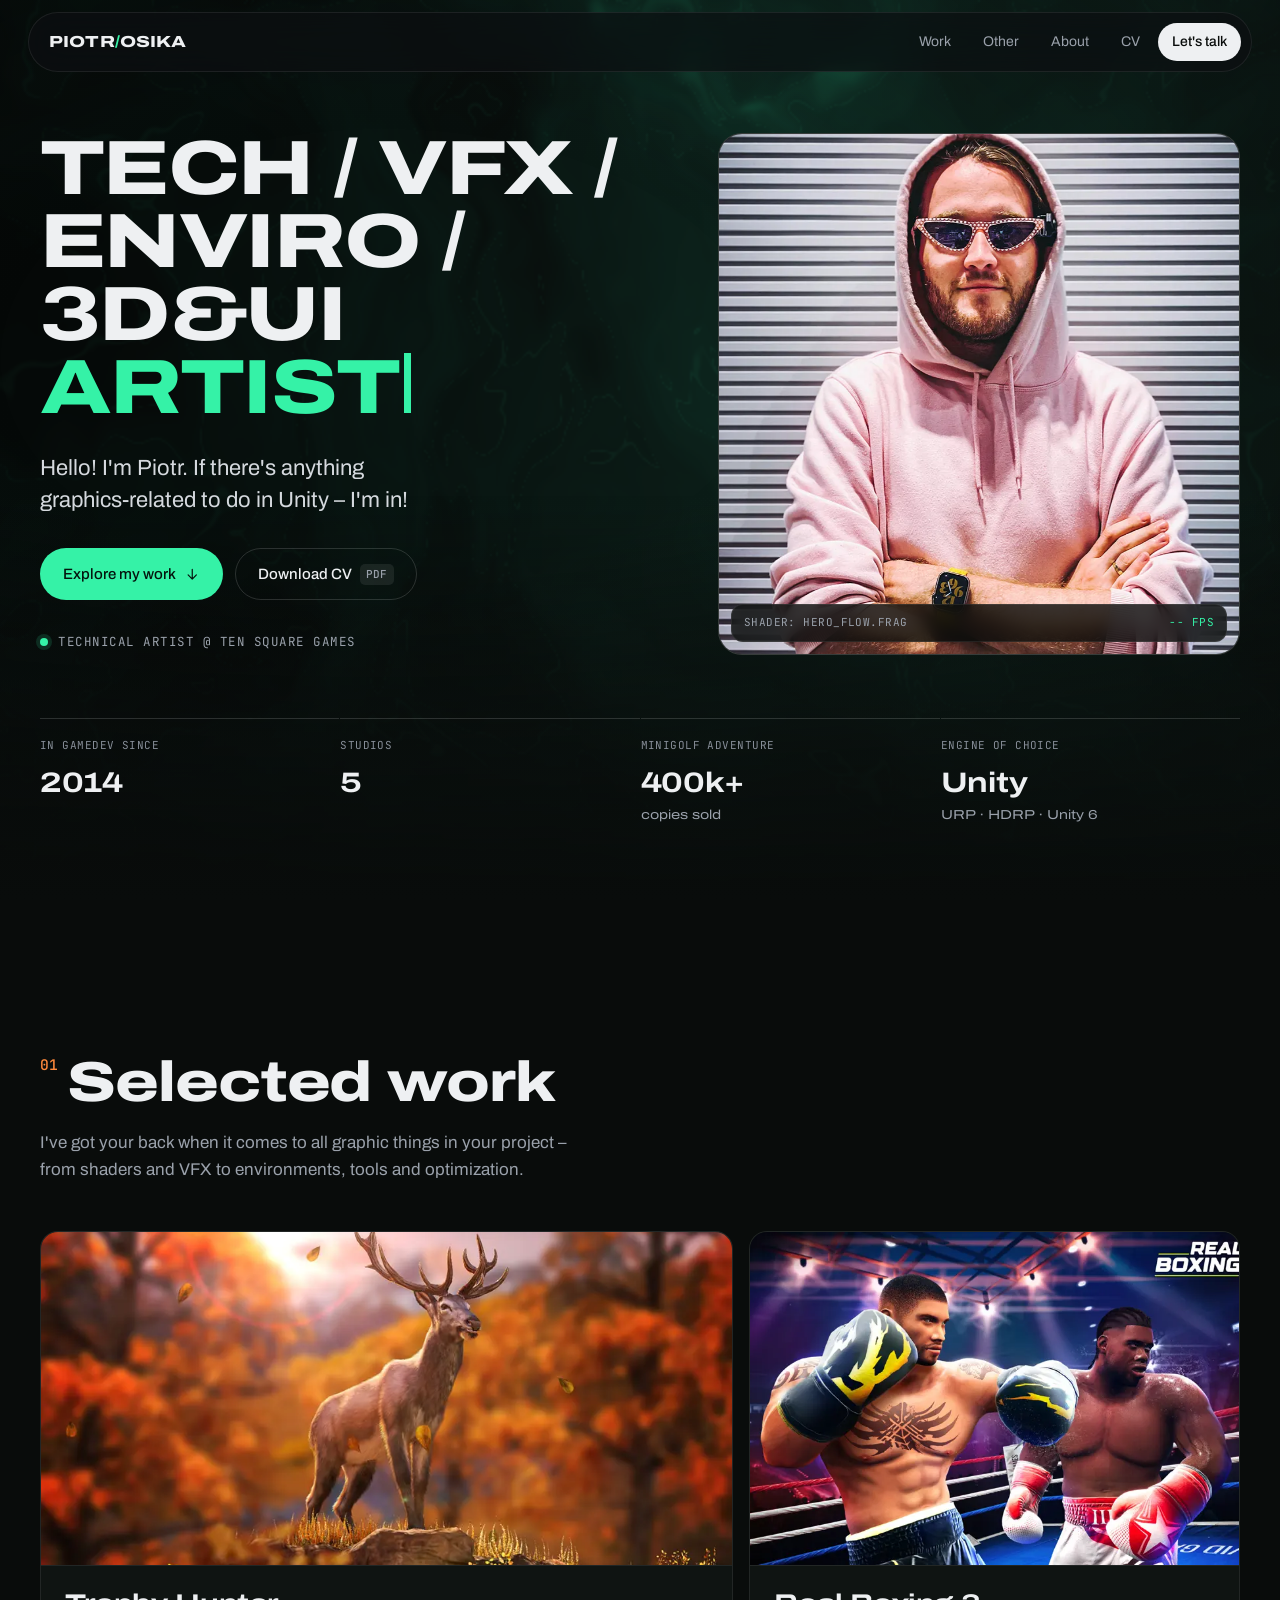
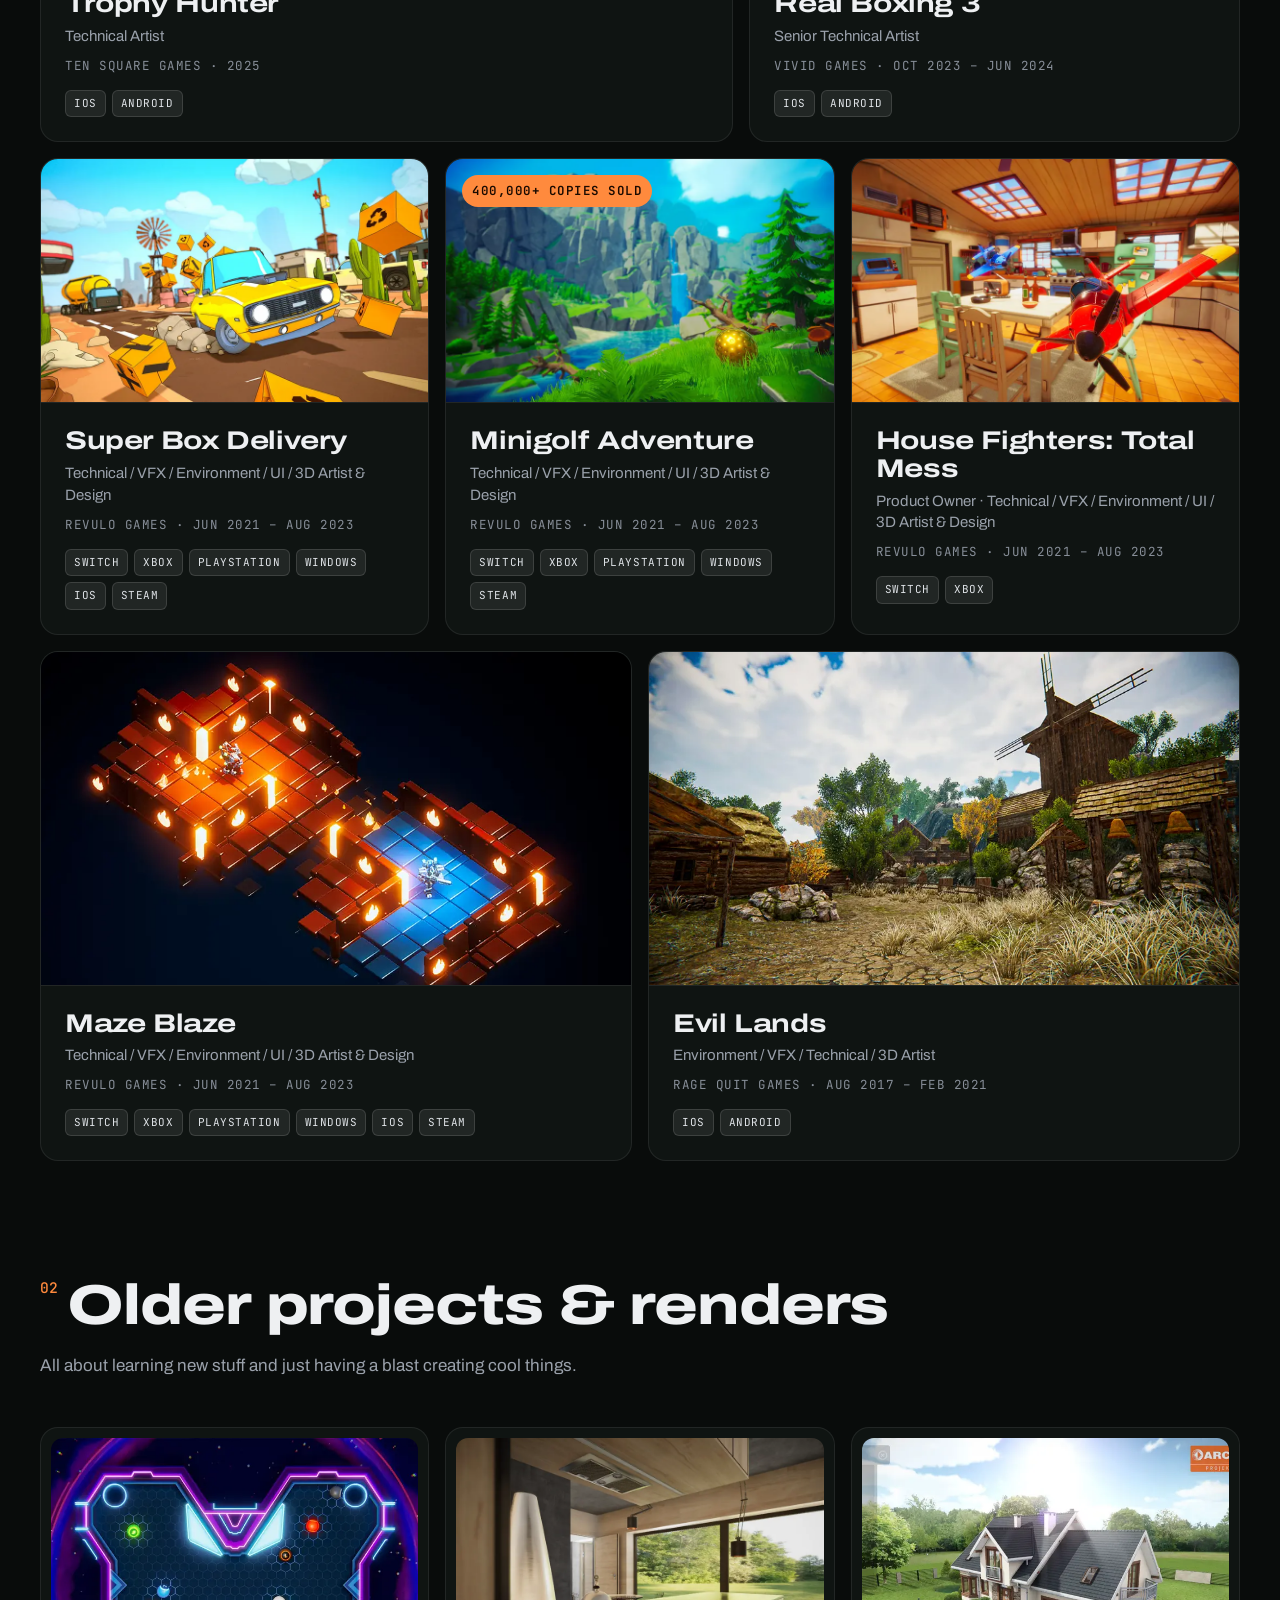
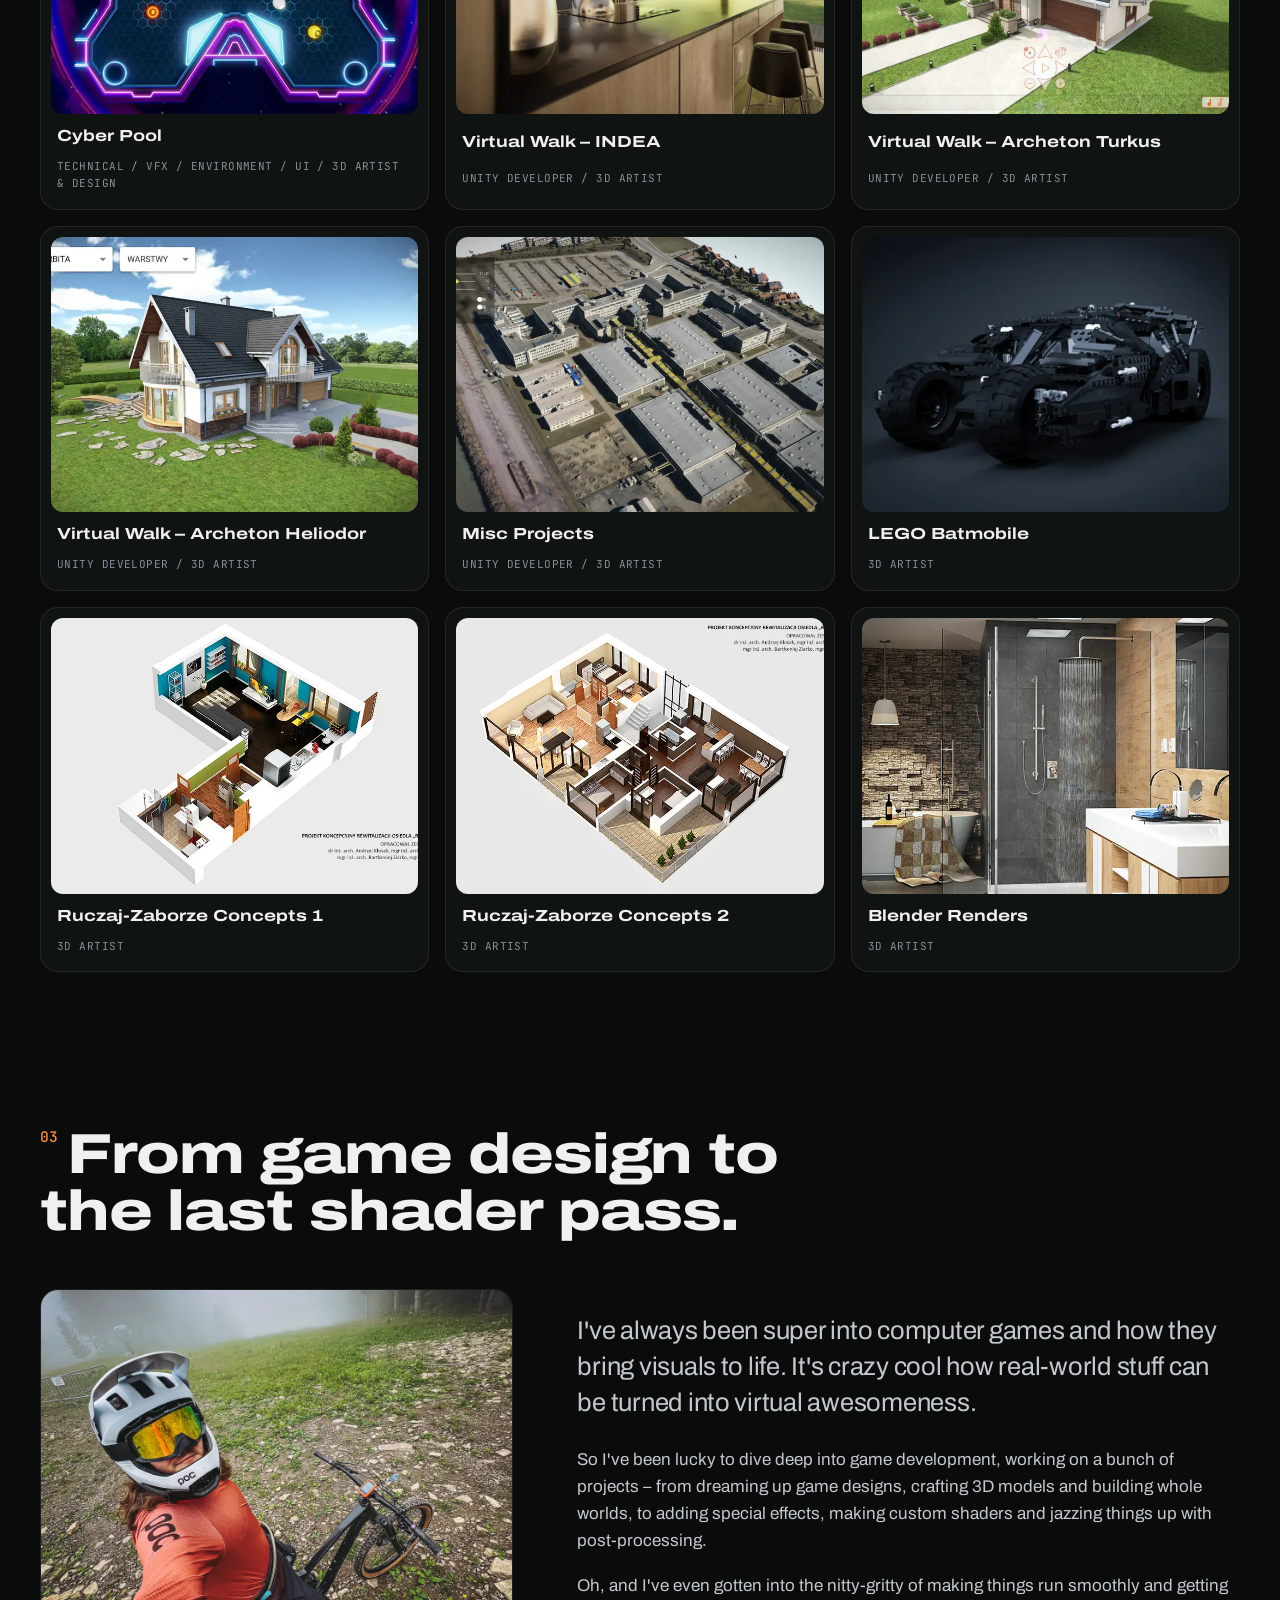
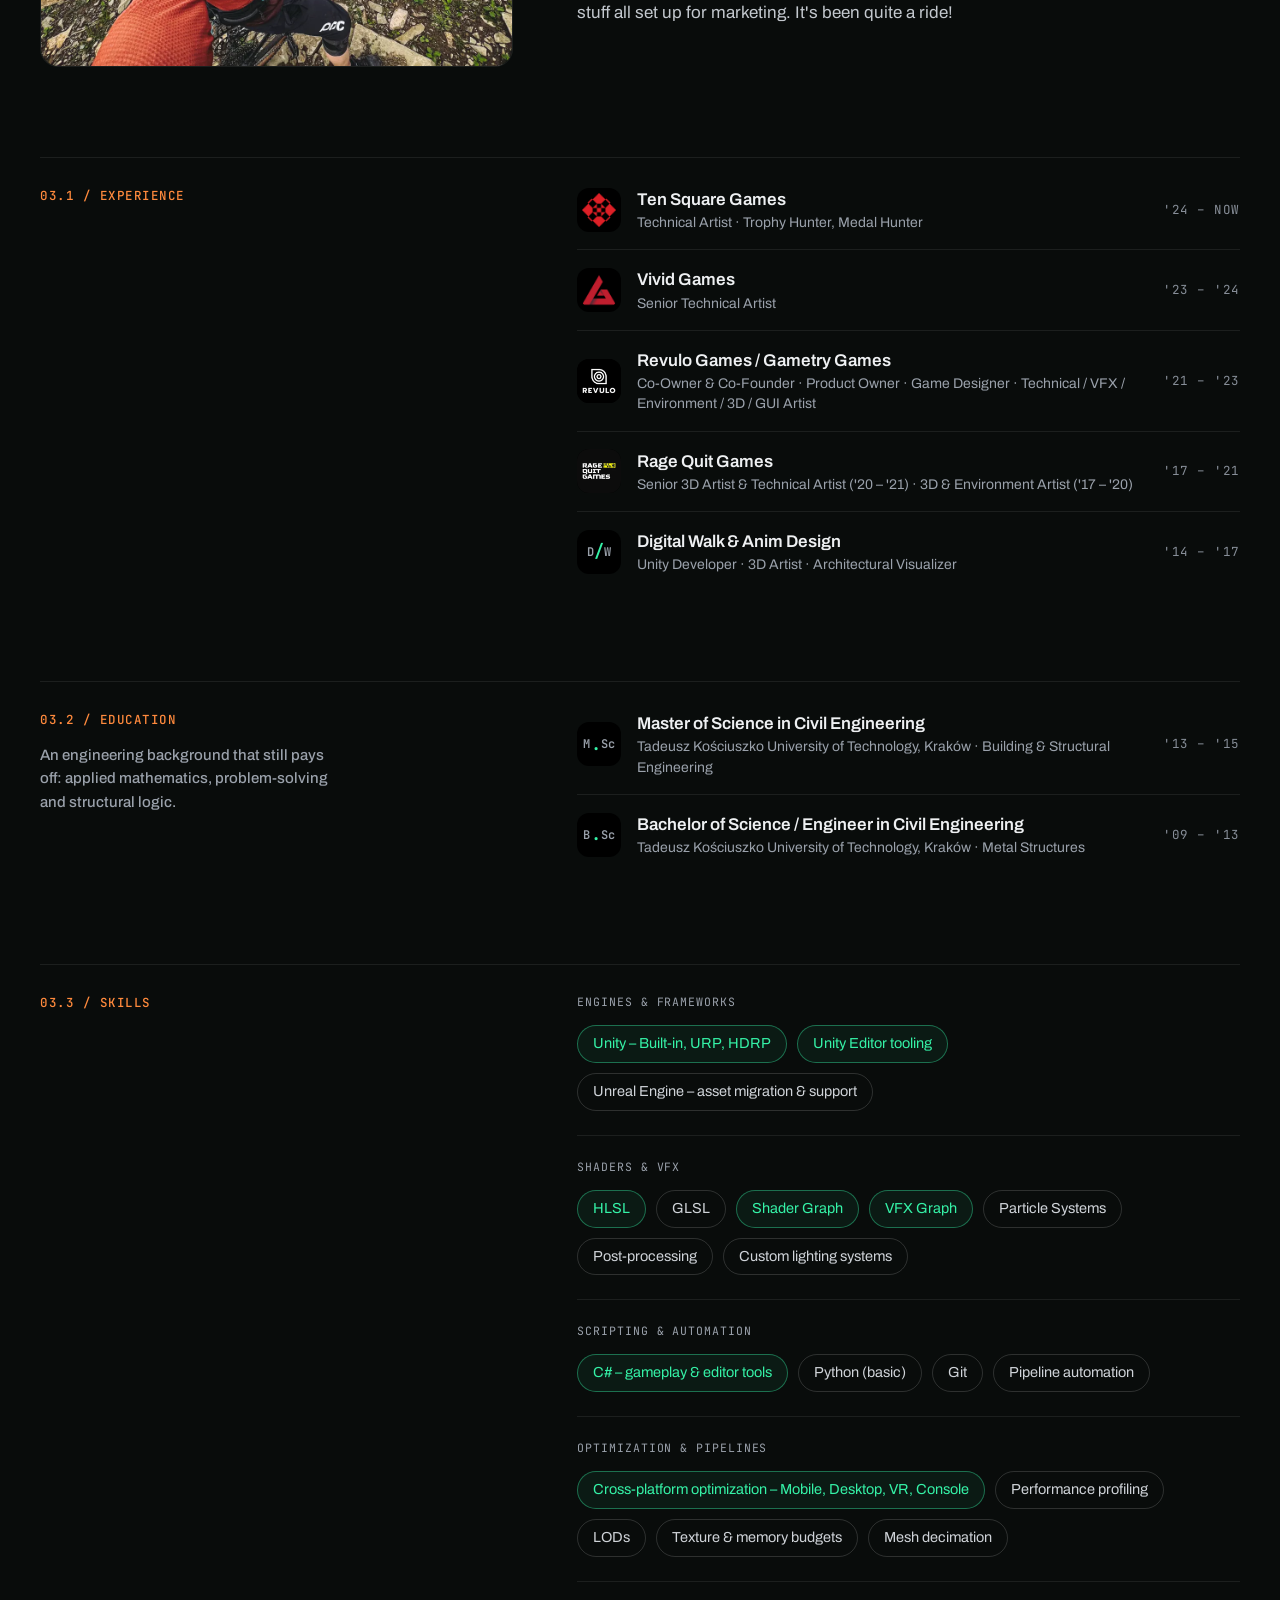
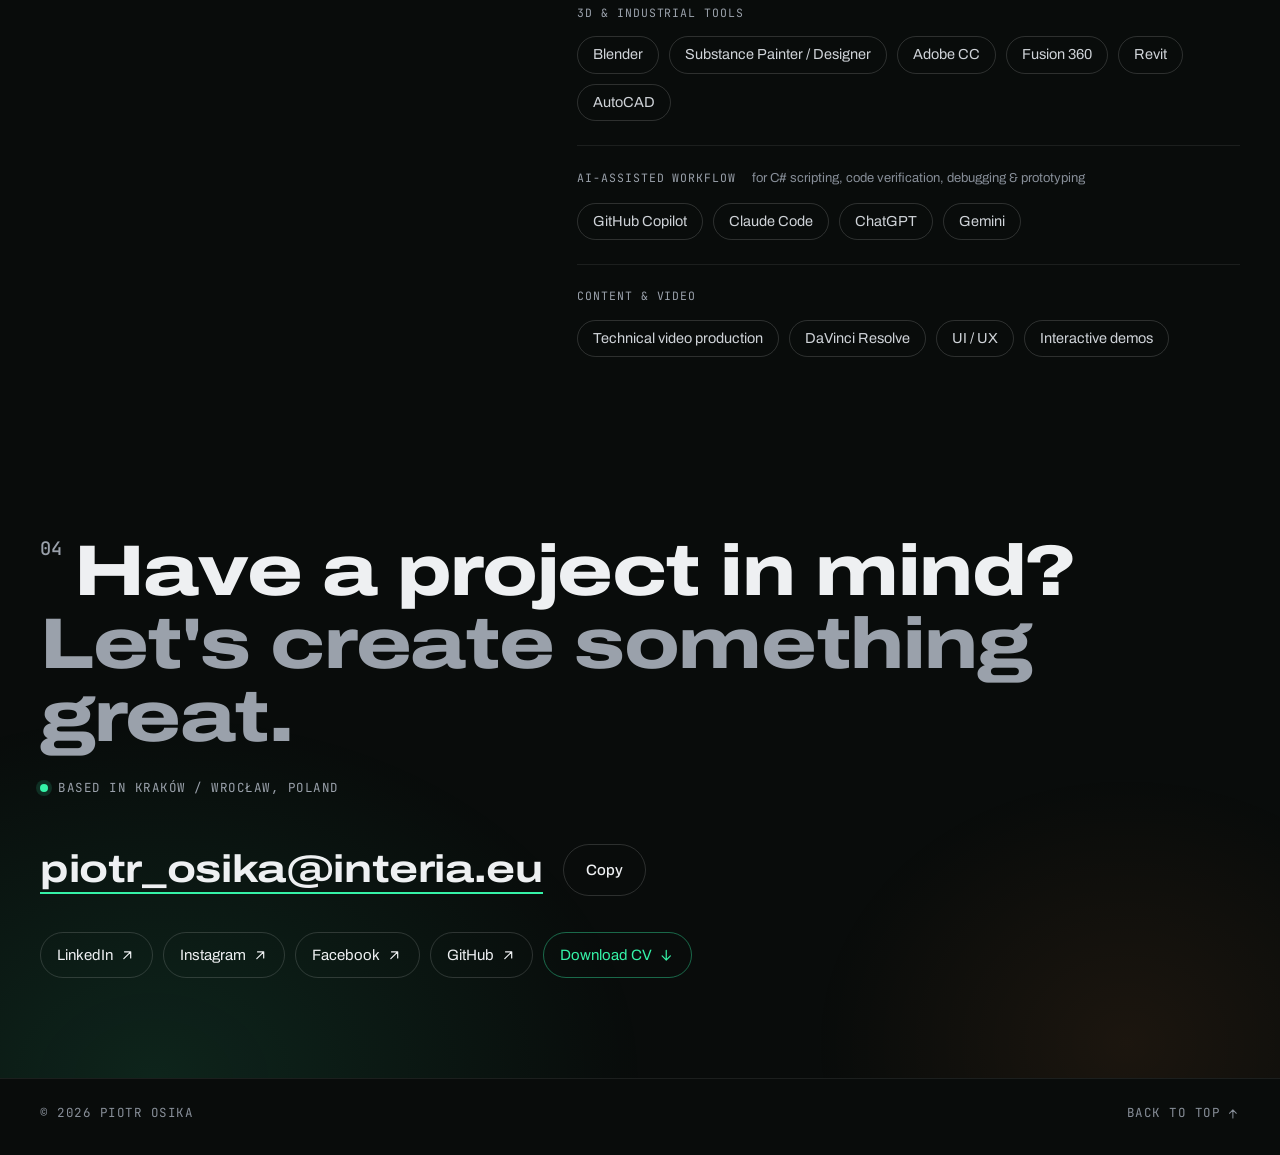
==== index.html @ 1e05783e "Card hover title uses the project tint Co-Authored-By: Claude Opus 5.5 <noreply@anthropic.com>" ====
<!doctype html>
<html lang="en">
<head>
  <meta charset="utf-8">
  <meta name="viewport" content="width=device-width, initial-scale=1">
  <title>Piotr Osika – Technical Artist</title>
  <meta name="description" content="Piotr Osika – Technical, VFX, Environment, 3D & UI Artist. Shaders, effects, tools and worlds in Unity.">
  <meta name="theme-color" content="#090c0b">
  <link rel="canonical" href="https://pietruh00s.github.io/">
  <meta property="og:type" content="website">
  <meta property="og:url" content="https://pietruh00s.github.io/">
  <meta property="og:title" content="Piotr Osika – Technical Artist">
  <meta property="og:description" content="Technical Artist with 10+ years in real-time graphics – shaders, VFX, tools and optimization in Unity. If there's anything graphics-related to do in Unity – I'm in!">
  <meta property="og:image" content="https://pietruh00s.github.io/assets/og.jpg">
  <meta property="og:image:width" content="1200">
  <meta property="og:image:height" content="630">
  <meta property="og:image:alt" content="Piotr Osika – Technical Artist. Shaders, VFX, Tools, Unity.">
  <meta name="twitter:card" content="summary_large_image">
  <meta name="twitter:image" content="https://pietruh00s.github.io/assets/og.jpg">
  <link rel="icon" href="assets/favicon.svg" type="image/svg+xml">
  <link rel="preconnect" href="https://fonts.googleapis.com">
  <link rel="preconnect" href="https://fonts.gstatic.com" crossorigin>
  <link href="https://fonts.googleapis.com/css2?family=Archivo:wdth,wght@100..125,400..800&family=JetBrains+Mono:wght@400;500&display=swap" rel="stylesheet">
  <link rel="stylesheet" href="assets/css/style.css?v=20261029a">
</head>
<body>
  <svg width="0" height="0" style="position:absolute" aria-hidden="true" focusable="false">
    <symbol id="i-arrow-right" viewBox="0 0 24 24"><path d="M5 12h14M13 6l6 6-6 6"/></symbol>
    <symbol id="i-arrow-left" viewBox="0 0 24 24"><path d="M19 12H5M11 6l-6 6 6 6"/></symbol>
    <symbol id="i-arrow-down" viewBox="0 0 24 24"><path d="M12 5v14M6 13l6 6 6-6"/></symbol>
    <symbol id="i-arrow-up" viewBox="0 0 24 24"><path d="M12 19V5M6 11l6-6 6 6"/></symbol>
    <symbol id="i-external" viewBox="0 0 24 24"><path d="M7 17 17 7M8 7h9v9"/></symbol>
    <symbol id="i-close" viewBox="0 0 24 24"><path d="M6 6l12 12M18 6 6 18"/></symbol>
    <symbol id="i-chevron-left" viewBox="0 0 24 24"><path d="M15 5l-7 7 7 7"/></symbol>
    <symbol id="i-chevron-right" viewBox="0 0 24 24"><path d="M9 5l7 7-7 7"/></symbol>
    <symbol id="i-play" viewBox="0 0 24 24"><path class="fill" d="M8 5.6v12.8a.8.8 0 0 0 1.2.7l10.4-6.4a.8.8 0 0 0 0-1.4L9.2 4.9a.8.8 0 0 0-1.2.7Z"/></symbol>
    <symbol id="i-split" viewBox="0 0 24 24"><path d="M9 7l-5 5 5 5M15 7l5 5-5 5"/></symbol>
  </svg>
  <a class="skip" href="#work">Skip to work</a>

  <header class="nav">
    <a class="nav__logo" href="#top" aria-label="Piotr Osika – home">PIOTR<span>/</span>OSIKA</a>
    <nav class="nav__links" aria-label="Main">
      <div class="nav__menu" id="nav-menu">
        <a href="#work">Work</a>
        <a href="#other">Other</a>
        <a href="#about">About</a>
        <a href="assets/Piotr-Osika-Resume.pdf" target="_blank" rel="noopener">CV</a>
      </div>
      <button class="nav__toggle" type="button" aria-expanded="false" aria-controls="nav-menu">Menu</button>
      <a class="nav__cta" href="#contact">Let's talk</a>
    </nav>
  </header>

  <main>
    <section class="hero" id="top" aria-labelledby="hero-title">
      <canvas class="hero__gl" aria-hidden="true"></canvas>
      <div class="hero__grain" aria-hidden="true"></div>
      <div class="hero__inner wrap">
        <div class="hero__copy">
          <h1 id="hero-title" class="hero__title">
            <span class="hero__line" style="--i:0">Tech&nbsp;/ VFX&nbsp;/</span>
            <span class="hero__line" style="--i:1">Enviro&nbsp;/ 3D&amp;UI</span>
            <span class="hero__line hero__line--accent" style="--i:2">Artist<span class="caret" aria-hidden="true"></span></span>
          </h1>
          <p class="hero__lead">Hello! I'm Piotr. If there's anything graphics-related to do in Unity – I'm&nbsp;in!</p>
          <div class="hero__actions">
            <a class="btn btn--primary" href="#work">Explore my work <svg class="i" aria-hidden="true"><use href="#i-arrow-down"/></svg></a>
            <a class="btn btn--ghost" href="assets/Piotr-Osika-Resume.pdf" download>Download CV <span class="mono btn__tag">PDF</span></a>
          </div>
          <p class="hero__status mono"><span class="dot" aria-hidden="true"></span>Technical Artist @ Ten Square Games</p>
        </div>
        <figure class="hero__portrait">
          <img src="assets/img/me-hero.webp" alt="Piotr Osika in a pink hoodie and sunglasses" width="900" height="1200" fetchpriority="high">
          <figcaption class="mono">
            <span>shader: hero_flow.frag</span>
            <span class="stats" aria-hidden="true">-- fps</span>
          </figcaption>
        </figure>
      </div>
      <dl class="hero__facts wrap">
        <div><dt class="mono">In gamedev since</dt><dd>2014</dd></div>
        <div><dt class="mono">Studios</dt><dd>5</dd></div>
        <div><dt class="mono">Minigolf Adventure</dt><dd>400k+ <small>copies sold</small></dd></div>
        <div><dt class="mono">Engine of choice</dt><dd>Unity <small>URP · HDRP · Unity&nbsp;6</small></dd></div>
      </dl>
    </section>

    <section class="section" id="work" aria-labelledby="work-title">
      <div class="wrap">
        <header class="section__head">
          <h2 id="work-title"><span class="h-idx" aria-hidden="true">01</span>Selected work</h2>
          <p class="section__sub">I've got your back when it comes to all graphic things in your project – from shaders and VFX to environments, tools and optimization.</p>
        </header>
        <div class="bento" data-group="featured"></div>
      </div>
    </section>

    <section class="section section--tight" id="other" aria-labelledby="other-title">
      <div class="wrap">
        <header class="section__head">
          <h2 id="other-title"><span class="h-idx" aria-hidden="true">02</span>Older projects &amp; renders</h2>
          <p class="section__sub">All about learning new stuff and just having a blast creating cool things.</p>
        </header>
        <div class="tiles" data-group="other"></div>
      </div>
    </section>

    <section class="section" id="about" aria-labelledby="about-title">
      <div class="wrap about">
        <header class="section__head">
          <h2 id="about-title"><span class="h-idx" aria-hidden="true">03</span>From game design to the last shader pass.</h2>
        </header>
        <div class="about__grid">
          <figure class="about__photo">
            <img src="assets/img/me-about.webp" alt="Portrait of Piotr Osika" loading="lazy" width="900" height="1100">
          </figure>
          <div class="about__text">
            <p class="about__lead">I've always been super into computer games and how they bring visuals to life. It's crazy cool how real-world stuff can be turned into virtual awesomeness.</p>
            <p>So I've been lucky to dive deep into game development, working on a bunch of projects – from dreaming up game designs, crafting 3D models and building whole worlds, to adding special effects, making custom shaders and jazzing things up with post-processing.</p>
            <p>Oh, and I've even gotten into the nitty-gritty of making things run smoothly and getting stuff all set up for marketing. It's been quite a ride!</p>
          </div>
        </div>

        <div class="about__row">
          <h3 class="about__label mono">03.1 / Experience</h3>
          <ol class="xp">
              <li>
                <img src="assets/img/logo-tsg.webp" alt="" width="44" height="44" loading="lazy">
                <div><a href="https://tensquaregames.com/" target="_blank" rel="noopener">Ten Square Games</a><span>Technical Artist · Trophy Hunter, Medal Hunter</span></div>
                <time class="mono">'24 – now</time>
              </li>
              <li>
                <img src="assets/img/logo-vivid.webp" alt="" width="44" height="44" loading="lazy">
                <div><a href="https://vividgames.com/" target="_blank" rel="noopener">Vivid Games</a><span>Senior Technical Artist</span></div>
                <time class="mono">'23 – '24</time>
              </li>
              <li>
                <img class="full" src="assets/img/logo-revulo.webp" alt="" width="44" height="44" loading="lazy">
                <div><a href="https://www.revulogames.com/" target="_blank" rel="noopener">Revulo Games / Gametry Games</a><span>Co-Owner &amp; Co-Founder · Product Owner · Game Designer · Technical / VFX / Environment / 3D / GUI Artist</span></div>
                <time class="mono">'21 – '23</time>
              </li>
              <li>
                <img class="full" src="assets/img/logo-rage.webp" alt="" width="44" height="44" loading="lazy">
                <div><a href="https://ragequitgames.com/" target="_blank" rel="noopener">Rage Quit Games</a><span>Senior 3D Artist &amp; Technical Artist ('20 – '21) · 3D &amp; Environment Artist ('17 – '20)</span></div>
                <time class="mono">'17 – '21</time>
              </li>
              <li>
                <span class="xp__blank" aria-hidden="true">D<b>/</b>W</span>
                <div><b>Digital Walk &amp; Anim Design</b><span>Unity Developer · 3D Artist · Architectural Visualizer</span></div>
                <time class="mono">'14 – '17</time>
              </li>
          </ol>
        </div>

        <div class="about__row">
          <div class="about__label mono">
            <h3>03.2 / Education</h3>
            <p>An engineering background that still pays off: applied mathematics, problem-solving and structural logic.</p>
          </div>
          <ol class="xp">
              <li>
                <span class="xp__blank" aria-hidden="true">M<b>.</b>Sc</span>
                <div><b>Master of Science in Civil Engineering</b><span>Tadeusz Kościuszko University of Technology, Kraków · Building &amp; Structural Engineering</span></div>
                <time class="mono">'13 – '15</time>
              </li>
              <li>
                <span class="xp__blank" aria-hidden="true">B<b>.</b>Sc</span>
                <div><b>Bachelor of Science / Engineer in Civil Engineering</b><span>Tadeusz Kościuszko University of Technology, Kraków · Metal Structures</span></div>
                <time class="mono">'09 – '13</time>
              </li>
          </ol>
        </div>

        <div class="about__row">
          <h3 class="about__label mono">03.3 / Skills</h3>
          <dl class="skillset">
              <div>
                <dt class="mono">Engines &amp; frameworks</dt>
                <dd><ul class="skills"><li class="hot">Unity – Built-in, URP, HDRP</li><li class="hot">Unity Editor tooling</li><li>Unreal Engine – asset migration &amp; support</li></ul></dd>
              </div>
              <div>
                <dt class="mono">Shaders &amp; VFX</dt>
                <dd><ul class="skills"><li class="hot">HLSL</li><li>GLSL</li><li class="hot">Shader Graph</li><li class="hot">VFX Graph</li><li>Particle Systems</li><li>Post-processing</li><li>Custom lighting systems</li></ul></dd>
              </div>
              <div>
                <dt class="mono">Scripting &amp; automation</dt>
                <dd><ul class="skills"><li class="hot">C# – gameplay &amp; editor tools</li><li>Python (basic)</li><li>Git</li><li>Pipeline automation</li></ul></dd>
              </div>
              <div>
                <dt class="mono">Optimization &amp; pipelines</dt>
                <dd><ul class="skills"><li class="hot">Cross-platform optimization – Mobile, Desktop, VR, Console</li><li>Performance profiling</li><li>LODs</li><li>Texture &amp; memory budgets</li><li>Mesh decimation</li></ul></dd>
              </div>
              <div>
                <dt class="mono">3D &amp; industrial tools</dt>
                <dd><ul class="skills"><li>Blender</li><li>Substance Painter / Designer</li><li>Adobe CC</li><li>Fusion 360</li><li>Revit</li><li>AutoCAD</li></ul></dd>
              </div>
              <div>
                <dt class="mono">AI-assisted workflow <span>for C# scripting, code verification, debugging &amp; prototyping</span></dt>
                <dd><ul class="skills"><li>GitHub Copilot</li><li>Claude Code</li><li>ChatGPT</li><li>Gemini</li></ul></dd>
              </div>
              <div>
                <dt class="mono">Content &amp; video</dt>
                <dd><ul class="skills"><li>Technical video production</li><li>DaVinci Resolve</li><li>UI / UX</li><li>Interactive demos</li></ul></dd>
              </div>
          </dl>
        </div>
      </div>
    </section>

    <section class="section contact" id="contact" aria-labelledby="contact-title">
      <div class="wrap">
        <h2 id="contact-title" class="contact__title"><span class="h-idx" aria-hidden="true">04</span>Have a project in mind?<br><span>Let's create something great.</span></h2>
        <p class="contact__loc mono"><span class="dot" aria-hidden="true"></span>Based in Kraków / Wrocław, Poland</p>
        <div class="contact__mail">
          <a class="contact__email" href="mailto:piotr_osika@interia.eu">piotr_osika@interia.eu</a>
          <button class="btn btn--ghost copy" type="button" data-copy="piotr_osika@interia.eu">Copy</button>
        </div>
        <ul class="socials">
          <li><a href="https://www.linkedin.com/in/piotr-osika/" target="_blank" rel="noopener">LinkedIn <svg class="i" aria-hidden="true"><use href="#i-external"/></svg></a></li>
          <li><a href="https://www.instagram.com/piotrosika/" target="_blank" rel="noopener">Instagram <svg class="i" aria-hidden="true"><use href="#i-external"/></svg></a></li>
          <li><a href="https://www.facebook.com/piotr.osika" target="_blank" rel="noopener">Facebook <svg class="i" aria-hidden="true"><use href="#i-external"/></svg></a></li>
          <li><a href="https://github.com/pietruh00s" target="_blank" rel="noopener">GitHub <svg class="i" aria-hidden="true"><use href="#i-external"/></svg></a></li>
          <li><a class="socials__cv" href="assets/Piotr-Osika-Resume.pdf" download>Download CV <svg class="i" aria-hidden="true"><use href="#i-arrow-down"/></svg></a></li>
        </ul>
      </div>
    </section>
  </main>

  <footer class="footer wrap mono">
    <span>© <span class="year">2026</span> Piotr Osika</span>
    <a href="#top">Back to top <svg class="i" aria-hidden="true"><use href="#i-arrow-up"/></svg></a>
  </footer>

  <dialog class="case" aria-labelledby="case-title">
    <div class="case__bar">
      <button class="case__close btn btn--ghost" type="button" aria-label="Close project"><svg class="i" aria-hidden="true"><use href="#i-arrow-left"/></svg> Back</button>
      <nav class="case__pager mono" aria-label="Project navigation">
        <a class="case__prev" href="#"><svg class="i" aria-hidden="true"><use href="#i-arrow-left"/></svg> Prev</a>
        <a class="case__next" href="#">Next <svg class="i" aria-hidden="true"><use href="#i-arrow-right"/></svg></a>
      </nav>
    </div>
    <article class="case__body"></article>
  </dialog>

  <div class="lightbox" hidden>
    <button class="lightbox__close" type="button" aria-label="Close image"><svg class="i" aria-hidden="true"><use href="#i-close"/></svg></button>
    <button class="lightbox__nav lightbox__prev" type="button" aria-label="Previous image"><svg class="i" aria-hidden="true"><use href="#i-chevron-left"/></svg></button>
    <button class="lightbox__nav lightbox__next" type="button" aria-label="Next image"><svg class="i" aria-hidden="true"><use href="#i-chevron-right"/></svg></button>
    <p class="lightbox__count mono"></p>
  </div>

  <script src="assets/js/data.js?v=20261029a"></script>
  <script src="assets/js/main.js?v=20261029a" type="module"></script>
</body>
</html>
---- assets/css/style.css ----
/* ---------- tokens ---------- */
:root {
  color-scheme: dark;
  --bg: #090c0b;   /* neutrals carry a trace of the hero shader's green */
  --bg-2: #0f1412;
  --surface: #141a18;
  --line: #ffffff14;
  --line-2: #ffffff26;
  --text: #eef0f2;
  --muted: #9aa1ab;
  --dim: #878e98;
  --accent: #35f2a7;
  --accent-ink: #04140d;
  --warm: #ff8a3d;
  --radius: 18px;
  --radius-sm: 10px;
  --wrap: 1280px;
  --gutter: clamp(16px, 4vw, 40px);
  --font: "Archivo", system-ui, -apple-system, "Segoe UI", sans-serif;
  --display-stretch: 125%; /* Archivo Expanded for display type */
  --mono: "JetBrains Mono", ui-monospace, "Cascadia Code", Consolas, monospace;
  --ease: cubic-bezier(.2, .7, .2, 1);
  --ease-out: cubic-bezier(.16, 1, .3, 1);
}

*, *::before, *::after { box-sizing: border-box; }
html { scroll-behavior: smooth; scroll-padding-top: 80px; -webkit-text-size-adjust: 100%; scrollbar-color: #2c313a var(--bg); }
body {
  margin: 0;
  background: var(--bg);
  color: var(--text);
  font: 400 17px/1.6 var(--font);
  -webkit-font-smoothing: antialiased;
  overflow-x: hidden;
}
img { display: block; max-width: 100%; height: auto; }
a { color: inherit; text-decoration: none; }
button { font: inherit; color: inherit; }
::selection { background: var(--accent); color: var(--accent-ink); }
:focus-visible { outline: 2px solid var(--accent); outline-offset: 3px; border-radius: 6px; }
body.locked { overflow: hidden; }

.wrap { width: 100%; max-width: var(--wrap); margin-inline: auto; padding-inline: var(--gutter); }
.mono { font-family: var(--mono); font-size: 12.5px; letter-spacing: .04em; text-transform: uppercase; }
.skip { position: absolute; left: -9999px; top: 8px; z-index: 100; background: var(--accent); color: var(--accent-ink); padding: 8px 14px; border-radius: 8px; }
.skip:focus { left: 8px; }

/* ---------- buttons ---------- */
.i { width: 1.1em; height: 1.1em; flex: none; fill: none; stroke: currentColor; stroke-width: 1.75; stroke-linecap: round; stroke-linejoin: round; vertical-align: -.18em; }
.i .fill { fill: currentColor; stroke: none; }
.btn {
  display: inline-flex; align-items: center; gap: .5em;
  padding: 13px 22px; border-radius: 999px; border: 1px solid transparent;
  font-weight: 500; font-size: 15px; cursor: pointer; background: none;
  transition: transform .25s var(--ease), background .25s, border-color .25s, color .25s;
}
.btn:active { transform: scale(.97); }
.btn--primary { background: var(--accent); color: var(--accent-ink); }
.btn--primary:hover { background: #6cffc4; }
.btn--ghost { border-color: var(--line-2); color: var(--text); }
.btn--ghost:hover { border-color: var(--text); }
.btn__tag { font-size: 11px; padding: 2px 6px; border-radius: 5px; background: #ffffff14; color: var(--muted); }

/* ---------- nav ---------- */
.nav {
  position: fixed; inset: 12px 12px auto; z-index: 50;
  max-width: calc(var(--wrap) - 2 * var(--gutter) + 24px); margin-inline: auto;
  display: flex; align-items: center; justify-content: space-between; gap: 16px;
  padding: 10px 10px 10px 20px; border-radius: 999px;
  background: #0d0f12b3; border: 1px solid var(--line);
  backdrop-filter: blur(14px) saturate(140%); -webkit-backdrop-filter: blur(14px) saturate(140%);
}
/* display type uses Archivo's expanded width; body stays at normal width */
.nav__logo, .hero__title, .hero__facts dd, .section h2, .card__title, .tile__title, .case__head h1, .case h2, .case__foot p, .contact__email, .breakdown figcaption b { font-stretch: var(--display-stretch); }
.nav__logo { font-weight: 800; letter-spacing: .01em; font-size: 16px; }
.nav__logo span { color: var(--accent); }
.nav__links { display: flex; align-items: center; gap: 4px; }
.nav__links a { padding: 8px 14px; border-radius: 999px; font-size: 14px; color: var(--muted); transition: color .2s, background .2s; }
.nav__links a:hover, .nav__links a.is-active { color: var(--text); background: #ffffff0d; }
.nav__links .nav__cta { background: var(--text); color: var(--bg); font-weight: 500; }
.nav__links .nav__cta:hover { background: var(--accent); color: var(--accent-ink); }
.nav__menu { display: flex; align-items: center; gap: 4px; }
.nav__toggle { display: none; padding: 8px 14px; border-radius: 999px; border: 1px solid var(--line-2); background: none; font-size: 14px; cursor: pointer; }
.nav__toggle[aria-expanded="true"] { background: #ffffff14; }

/* ---------- hero ---------- */
.hero { position: relative; min-height: 100svh; display: flex; flex-direction: column; justify-content: center; padding: 120px 0 40px; overflow: hidden; isolation: isolate; }
.hero__gl { position: absolute; inset: 0; width: 100%; height: 100%; z-index: -2; }
.hero__grain {
  position: absolute; inset: 0; z-index: -1; pointer-events: none;
  background:
    linear-gradient(180deg, transparent 55%, var(--bg) 100%),
    radial-gradient(ellipse at 30% 40%, transparent 30%, #090c0b99 100%);
}
.hero__inner { display: grid; grid-template-columns: 1.2fr 1fr; gap: clamp(24px, 4vw, 56px); align-items: stretch; }
.hero__status { display: inline-flex; align-items: center; gap: 10px; color: var(--muted); margin: 32px 0 0; }
.dot { width: 8px; height: 8px; border-radius: 50%; background: var(--accent); box-shadow: 0 0 0 4px #35f2a724; }
.hero__title { margin: 0; font-weight: 800; font-size: clamp(40px, 6vw, 84px); line-height: .95; letter-spacing: -.02em; text-transform: uppercase; }
.hero__line { display: block; }
.hero__line--accent { color: var(--accent); }
.caret { display: inline-block; width: .09em; height: .78em; margin-left: .06em; background: var(--accent); vertical-align: baseline; animation: blink 1.1s steps(1) infinite; }
@keyframes blink { 50% { opacity: 0; } }
.hero__lead { max-width: 30ch; margin: 28px 0 0; font-size: clamp(18px, 1.8vw, 22px); color: #d5d9de; line-height: 1.45; }
.hero__actions { display: flex; flex-wrap: wrap; gap: 12px; margin-top: 32px; }

.hero__portrait { position: relative; margin: 0; border-radius: 24px; overflow: hidden; border: 1px solid var(--line-2); background: var(--surface); width: 100%; min-height: 480px; }
.hero__portrait img { position: absolute; inset: 0; width: 100%; height: 100%; object-fit: cover; object-position: 62% 30%; }
.hero__portrait figcaption {
  position: absolute; left: 12px; right: 12px; bottom: 12px;
  display: flex; justify-content: space-between; gap: 8px;
  padding: 9px 12px; border-radius: 12px; font-size: 11px; color: var(--muted);
  background: #090c0bcc; border: 1px solid var(--line); backdrop-filter: blur(8px); -webkit-backdrop-filter: blur(8px);
}
.stats { color: var(--accent); font-variant-numeric: tabular-nums; }

.hero__facts { display: grid; grid-template-columns: repeat(4, 1fr); gap: 1px; margin-top: clamp(40px, 7vh, 80px); }
.hero__facts > div { padding: 18px 20px 4px 0; border-top: 1px solid var(--line-2); }
.hero__facts dt { color: var(--dim); font-size: 11px; }
.hero__facts dd { margin: 6px 0 0; font-size: clamp(20px, 2.2vw, 30px); font-weight: 700; letter-spacing: -.01em; }
.hero__facts small { display: block; font-size: 13px; font-weight: 400; color: var(--muted); letter-spacing: 0; }

/* ---------- sections ---------- */
.section { padding: clamp(80px, 12vw, 160px) 0 0; }
.section--tight { padding-top: clamp(64px, 9vw, 120px); }
.section__head { display: grid; grid-template-columns: 1fr; gap: 10px; margin-bottom: clamp(28px, 4vw, 48px); max-width: 860px; }
.h-idx { display: inline-block; vertical-align: top; margin: .28em .6em 0 0; font-family: var(--mono); font-size: .26em; font-weight: 500; line-height: 1; letter-spacing: .02em; color: var(--warm); }
.section h2 { margin: 0; font-size: clamp(30px, 4.4vw, 60px); line-height: 1.02; letter-spacing: -.02em; font-weight: 800; text-wrap: balance; }
.section__sub { margin: 8px 0 0; color: var(--muted); max-width: 56ch; }

/* ---------- bento (featured) ---------- */
.bento { display: grid; grid-template-columns: repeat(12, 1fr); gap: 16px; }
.card {
  --span: 6;
  grid-column: span var(--span);
  --media-h: clamp(240px, 26vw, 380px);
  position: relative; display: flex; flex-direction: column;
  border-radius: var(--radius); overflow: hidden;
  background: var(--bg-2); border: 1px solid var(--line);
  transition: border-color .3s, transform .4s var(--ease);
}
.card:nth-child(1) { --span: 7; }
.card:nth-child(2) { --span: 5; }
.card:nth-child(3), .card:nth-child(4), .card:nth-child(5) { --span: 4; --media-h: clamp(200px, 19vw, 280px); }
.card__media { position: relative; height: var(--media-h); overflow: hidden; background: var(--surface); }
.card__media img { position: absolute; inset: 0; width: 100%; height: 100%; object-fit: cover; transition: transform .9s var(--ease); }
/* body grows so cards in one row share a height; content sticks to the top so titles line up */
.card__body { flex: 1; padding: clamp(16px, 2vw, 24px); display: grid; gap: 8px; align-content: start; border-top: 1px solid var(--line); }
.card__meta { margin: 0 0 6px; color: var(--dim); }
.card__title { margin: 0; font-size: clamp(20px, 2vw, 28px); line-height: 1.08; letter-spacing: -.015em; font-weight: 700; }
.card__role { margin: 0; color: var(--muted); font-size: 15px; line-height: 1.45; max-width: 52ch; display: -webkit-box; -webkit-line-clamp: 2; -webkit-box-orient: vertical; overflow: hidden; }
.card__go {
  position: absolute; top: 16px; right: 16px; width: 46px; height: 46px; border-radius: 50%;
  display: grid; place-items: center;
  background: var(--text); color: var(--bg);
  transform: scale(.6) rotate(-45deg); opacity: 0; transition: transform .4s var(--ease), opacity .3s;
}
.card__go .i { width: 20px; height: 20px; stroke-width: 2; }
.card__badge { position: absolute; top: 16px; left: 16px; padding: 6px 10px; border-radius: 999px; background: var(--warm); color: #1a0a00; font-weight: 600; }
/* --tint is each project's signature hue, sampled from its key art at build time */
.card:hover, .card:focus-visible { border-color: color-mix(in srgb, var(--tint, #fff) 55%, transparent); transform: translateY(-3px); box-shadow: 0 26px 50px -26px color-mix(in srgb, var(--tint, transparent) 50%, transparent); }
.card:hover .card__title, .card:focus-visible .card__title { color: var(--tint, var(--accent)); }
.card:hover .card__media img, .card:focus-visible .card__media img { transform: scale(1.06); }
.card:hover .card__go, .card:focus-visible .card__go { transform: none; opacity: 1; }

.plats { display: flex; flex-wrap: wrap; gap: 6px; margin: 0; padding: 0; list-style: none; }
.plats li { font-family: var(--mono); font-size: 11px; letter-spacing: .05em; text-transform: uppercase; padding: 4px 8px; border-radius: 6px; background: #ffffff14; border: 1px solid #ffffff1f; color: #dfe3e7; }

/* ---------- tiles (other) ---------- */
.tiles { display: grid; grid-template-columns: repeat(3, 1fr); gap: 16px; }
.tile { display: grid; gap: 12px; border-radius: var(--radius); padding: 10px 10px 16px; background: var(--bg-2); border: 1px solid var(--line); transition: border-color .3s, transform .4s var(--ease); }
.tile__media { aspect-ratio: 4 / 3; border-radius: 12px; overflow: hidden; background: var(--surface); }
.tile__media img { width: 100%; height: 100%; object-fit: cover; transition: transform .8s var(--ease); }
.tile__title { margin: 0 6px; font-size: 16px; line-height: 1.25; font-weight: 700; letter-spacing: 0; }
.tile__meta { margin: 0 6px; color: var(--dim); font-size: 11px; }
.tile:hover, .tile:focus-visible { border-color: var(--line-2); transform: translateY(-3px); }
.tile:hover img, .tile:focus-visible img { transform: scale(1.05); }

/* ---------- about ---------- */
.about__grid, .about__row { display: grid; grid-template-columns: 5fr 7fr; column-gap: clamp(28px, 5vw, 72px); align-items: start; }
.about__grid { align-items: center; }
.about__row { margin-top: clamp(56px, 7vw, 96px); padding-top: 28px; border-top: 1px solid var(--line); }
.about__label { position: sticky; top: 100px; margin: 0; color: var(--warm); font-weight: 500; }
.about__label h3 { margin: 0; font: inherit; font-family: var(--mono); color: var(--warm); }
.about__label p { margin: 14px 0 0; max-width: 34ch; font-family: var(--font); font-size: 15px; letter-spacing: 0; text-transform: none; color: var(--muted); line-height: 1.55; }
.about__photo { margin: 0; border-radius: var(--radius); overflow: hidden; border: 1px solid var(--line); aspect-ratio: 5 / 4; }
.about__photo img { width: 100%; height: 100%; object-fit: cover; }
.about__lead { font-size: clamp(20px, 2vw, 26px); line-height: 1.4; letter-spacing: -.01em; margin-top: 0; color: var(--text); }
.about__text > p { color: #c3c8ce; }
.xp { list-style: none; margin: 0; padding: 0; }
.xp li { display: grid; grid-template-columns: 44px 1fr auto; gap: 16px; align-items: center; padding: 16px 0; border-bottom: 1px solid var(--line); }
.xp li:first-child { padding-top: 0; }
.xp li:last-child { border-bottom: 0; }
.xp img, .xp .xp__blank { width: 44px; height: 44px; border-radius: 12px; background: #000; object-fit: contain; padding: 5px; }
.xp img.full { padding: 0; }
.xp .xp__blank { display: flex; align-items: center; justify-content: center; padding: 0; color: var(--muted); font: 600 12px/1 var(--mono); letter-spacing: .02em; }
.xp__blank b { color: var(--accent); font-size: inherit; }
.xp a, .xp b { font-weight: 600; font-size: 17px; }
.xp a:hover { color: var(--accent); }
.xp span { display: block; color: var(--muted); font-size: 14px; line-height: 1.45; }
.xp time { color: var(--dim); white-space: nowrap; }
.contact__loc { display: inline-flex; align-items: center; gap: 10px; margin: 24px 0 0; color: var(--muted); }
.skillset { margin: 0; display: grid; }
.skillset > div { display: grid; gap: 14px; padding: 22px 0 24px; border-bottom: 1px solid var(--line); }
.skillset > div:first-child { padding-top: 0; }
.skillset > div:last-child { border-bottom: 0; }
.skillset dt { color: var(--muted); font-size: 11.5px; letter-spacing: .08em; }
.skillset dd { margin: 0; }
.skillset dt span { margin-left: 8px; font-family: var(--font); font-size: 13px; letter-spacing: 0; text-transform: none; color: var(--dim); }
.skills { list-style: none; display: flex; flex-wrap: wrap; gap: 10px; margin: 0; padding: 0; }
.skills li { padding: 8px 15px; border-radius: 999px; border: 1px solid var(--line-2); font-size: 14.5px; line-height: 1.35; color: #cfd3d8; }
.skills .hot { border-color: #35f2a766; color: var(--accent); background: #35f2a70f; }

/* ---------- contact ---------- */
/* the page closes in the same light it opens with: hero mint plus the warm index colour */
.contact { position: relative; isolation: isolate; padding-bottom: clamp(60px, 8vw, 100px); }
.contact::before { content: ""; position: absolute; inset: 0; z-index: -1; pointer-events: none; background: radial-gradient(55% 75% at 12% 100%, #35f2a71c, transparent 70%), radial-gradient(35% 55% at 88% 95%, #ff8a3d14, transparent 70%); }
.section h2.contact__title { margin: 0; font-size: clamp(34px, 5.6vw, 76px); }
.contact__title span { color: var(--muted); }
.contact__mail { display: flex; flex-wrap: wrap; align-items: center; gap: 14px 20px; margin-top: 44px; }
.contact__email { font-size: clamp(20px, 3vw, 40px); font-weight: 700; letter-spacing: -.01em; border-bottom: 2px solid var(--accent); line-height: 1.15; overflow-wrap: anywhere; }
.contact__email:hover { color: var(--accent); }
.socials { list-style: none; display: flex; flex-wrap: wrap; gap: 10px; margin: 36px 0 0; padding: 0; }
.socials a { display: inline-flex; align-items: center; gap: 6px; padding: 10px 16px; border-radius: 999px; border: 1px solid var(--line-2); font-size: 15px; transition: background .2s, color .2s; }
.socials a:hover { background: var(--text); color: var(--bg); }
.socials .socials__cv { border-color: #35f2a766; color: var(--accent); }
.socials .socials__cv:hover { background: var(--accent); color: var(--accent-ink); }
.footer { display: flex; justify-content: space-between; gap: 16px; padding-top: 24px; padding-bottom: 32px; border-top: 1px solid var(--line); color: var(--dim); }
.footer a { display: inline-flex; align-items: center; gap: 6px; }
.footer a:hover { color: var(--text); }

/* ---------- case study dialog ---------- */
.case { scrollbar-color: #2c313a var(--bg); width: 100%; max-width: none; height: 100%; max-height: none; margin: 0; padding: 0; border: 0; background: var(--bg); color: var(--text); overflow-y: auto; overscroll-behavior: contain; }
.case::backdrop { background: #000c; }
.case[open] { animation: caseIn .45s var(--ease-out); }
.case.vt[open] { animation: none; } /* the view transition carries the entrance */
@keyframes caseIn { from { opacity: 0; transform: translateY(24px); } }
.case__bar { position: sticky; top: 0; z-index: 3; display: flex; justify-content: space-between; align-items: center; gap: 12px; padding: 12px var(--gutter); background: #090c0bd9; backdrop-filter: blur(12px); -webkit-backdrop-filter: blur(12px); border-bottom: 1px solid var(--line); }
.case__close { padding: 9px 16px; }
.case__pager { display: flex; gap: 6px; }
.case__pager a { display: inline-flex; align-items: center; gap: 6px; padding: 9px 12px; border-radius: 999px; color: var(--muted); }
.case__pager a:hover { color: var(--text); background: #ffffff0d; }
.case__hero { position: relative; aspect-ratio: 21 / 9; max-height: 70vh; width: 100%; overflow: hidden; }
.case__hero img { width: 100%; height: 100%; object-fit: cover; }
.case__hero::after { content: ""; position: absolute; inset: 0; background: linear-gradient(180deg, transparent 40%, var(--bg)); }
.case__head { position: relative; margin-top: clamp(-140px, -10vw, -40px); z-index: 1; }
.case__head h1 { margin: 0; font-size: clamp(32px, 5.6vw, 76px); line-height: 1; letter-spacing: -.02em; font-weight: 800; text-wrap: balance; }
.case__role { color: var(--tint, var(--accent)); margin: 16px 0 0; }
.case__head::before { content: ""; position: absolute; z-index: -1; inset: -60% -15% -70% -10%; pointer-events: none; background: radial-gradient(45% 55% at 25% 50%, color-mix(in srgb, var(--tint, var(--accent)) 30%, transparent), transparent 70%); }
.case__cols { display: grid; grid-template-columns: 7fr 4fr; gap: clamp(24px, 5vw, 72px); margin-top: 40px; }
.case__summary { font-size: clamp(18px, 1.7vw, 21px); line-height: 1.55; color: #dadde1; margin-top: 0; }
.case__info { position: sticky; top: 84px; align-self: start; display: grid; gap: 18px; align-content: start; padding: 22px; border-radius: var(--radius); background: var(--bg-2); border: 1px solid var(--line); }
.case__info dt { color: var(--dim); font-size: 11px; }
.case__info dd { margin: 4px 0 0; }
.case h2 { font-size: clamp(22px, 2.3vw, 30px); letter-spacing: -.01em; font-weight: 800; margin: 56px 0 18px; }
.case__list { margin: 0; padding: 0; list-style: none; display: grid; counter-reset: li; border-top: 1px solid var(--line); }
.case__list li { position: relative; padding: 16px 0 16px 48px; border-bottom: 1px solid var(--line); color: #d0d4d9; line-height: 1.55; counter-increment: li; }
.case__list li::before { content: counter(li, decimal-leading-zero); position: absolute; left: 0; top: 20px; font: 500 12px var(--mono); color: var(--warm); }
.case__list b { color: var(--text); }
.case__feats { display: grid; grid-template-columns: repeat(auto-fit, minmax(220px, 1fr)); gap: 12px; }
.case__feats div { padding: 18px; border-radius: 14px; border: 1px solid var(--line); }
.case__feats b { display: block; margin-bottom: 6px; }
.case__feats p { margin: 0; color: var(--muted); font-size: 15px; }
.case__about p { color: #c3c8ce; }
.gallery { display: grid; grid-template-columns: repeat(2, 1fr); gap: 12px; }
.gallery button { padding: 0; border: 0; border-radius: 14px; overflow: hidden; cursor: zoom-in; background: var(--surface); aspect-ratio: 16 / 9; }
.gallery button:first-child:nth-last-child(odd) { grid-column: 1 / -1; aspect-ratio: 21 / 9; }
.gallery img { width: 100%; height: 100%; object-fit: cover; transition: transform .7s var(--ease); }
.gallery button:hover img { transform: scale(1.04); }
.videos { display: grid; grid-template-columns: repeat(auto-fit, minmax(320px, 1fr)); gap: 12px; }
.yt { position: relative; aspect-ratio: 16 / 9; border-radius: 14px; overflow: hidden; background: #000; border: 0; padding: 0; cursor: pointer; width: 100%; }
.yt img { width: 100%; height: 100%; object-fit: cover; opacity: .8; transition: opacity .3s; }
.yt__play { position: absolute; inset: 0; margin: auto; width: 72px; height: 72px; border-radius: 50%; display: grid; place-items: center; background: var(--accent); color: var(--accent-ink); box-shadow: 0 10px 30px #0008; transition: transform .3s var(--ease); }
.yt__play .i { width: 30px; height: 30px; margin-left: 3px; }
.yt:hover img { opacity: 1; }
.yt:hover .yt__play, .yt:focus-visible .yt__play { transform: scale(1.08); }
.yt iframe { position: absolute; inset: 0; width: 100%; height: 100%; border: 0; }
.breakdowns { display: grid; gap: 28px; }
.breakdown { margin: 0; display: grid; grid-template-columns: 3fr 2fr; gap: 24px; align-items: center; }
.breakdown__media { border-radius: 14px; overflow: hidden; background: var(--surface); border: 1px solid var(--line); }
.breakdown__media > img, .breakdown__media > video { display: block; width: 100%; height: auto; }
.breakdown figcaption b { display: block; font-size: 20px; letter-spacing: -.01em; margin-bottom: 8px; }
.breakdown figcaption p { margin: 0; color: var(--muted); }
.compare { position: relative; display: grid; aspect-ratio: var(--ratio, 16 / 9); user-select: none; }
.compare img { grid-area: 1 / 1; width: 100%; height: 100%; object-fit: cover; display: block; }
.compare__after { clip-path: inset(0 0 0 var(--pos)); }
.compare__handle { position: absolute; top: 0; bottom: 0; left: var(--pos); width: 2px; margin-left: -1px; background: var(--accent); pointer-events: none; }
.compare__handle > span { position: absolute; top: 50%; left: 50%; translate: -50% -50%; width: 40px; height: 40px; border-radius: 50%; display: grid; place-items: center; background: var(--accent); color: var(--accent-ink); box-shadow: 0 6px 18px #0009; }
.compare__handle .i { width: 20px; height: 20px; stroke-width: 2; }
.compare__label { position: absolute; top: 12px; left: 12px; padding: 4px 8px; border-radius: 6px; background: #090c0bcc; font-size: 11px; color: var(--text); pointer-events: none; }
.compare__label--after { left: auto; right: 12px; }
.compare input { position: absolute; inset: 0; width: 100%; height: 100%; margin: 0; opacity: 0; cursor: ew-resize; }
.compare:has(input:focus-visible) { outline: 2px solid var(--accent); outline-offset: 3px; }
.case__foot { display: flex; flex-wrap: wrap; justify-content: space-between; align-items: center; gap: 16px; margin: 72px 0 0; padding: 32px 0 56px; border-top: 1px solid var(--line); }
.case__foot p { margin: 0; font-size: clamp(18px, 2vw, 24px); font-weight: 700; letter-spacing: -.01em; }

/* ---------- lightbox ---------- */
.lightbox { position: fixed; inset: 0; z-index: 1000; display: grid; place-items: center; background: #050607f2; padding: 56px 64px; }
.lightbox[hidden] { display: none; }
.lightbox img { max-width: 100%; max-height: 100%; object-fit: contain; border-radius: 8px; }
.lightbox button { position: absolute; display: grid; place-items: center; border: 1px solid var(--line-2); background: #090c0bcc; border-radius: 50%; width: 48px; height: 48px; cursor: pointer; }
.lightbox button .i { width: 22px; height: 22px; }
.lightbox button:hover { background: var(--text); color: var(--bg); }
.lightbox__close { top: 14px; right: 14px; }
.lightbox__prev { left: 10px; top: 50%; translate: 0 -50%; }
.lightbox__next { right: 10px; top: 50%; translate: 0 -50%; }
.lightbox__count { position: absolute; bottom: 16px; left: 0; right: 0; text-align: center; color: var(--muted); margin: 0; }


/* ---------- focal moment: the hero renders in ----------
   headline lines wipe in like render buckets; the portrait resolves from a soft low-res preview to sharp */
@keyframes bucketIn { from { clip-path: inset(0 0 100% 0); transform: translateY(.22em); } to { clip-path: inset(-25% -5% -25% -5%); transform: none; } }
@keyframes resolveIn { from { filter: blur(16px) saturate(.35) brightness(.55); transform: scale(1.05); } to { filter: none; transform: none; } }
@keyframes fadeIn { from { opacity: 0; } }
@keyframes riseIn { from { opacity: 0; transform: translateY(10px); } }
.hero__line { animation: bucketIn .7s var(--ease-out) calc(120ms + var(--i, 0) * 90ms) both; }
.hero__portrait img { animation: resolveIn .95s var(--ease-out) .15s both; }
.hero__portrait figcaption { animation: riseIn .5s var(--ease-out) .85s both; }
.hero__lead, .hero__actions, .hero__status { animation: fadeIn .6s var(--ease-out) .5s both; }
.hero__facts { animation: fadeIn .6s var(--ease-out) .7s both; }

/* ---------- card -> case study continuity (View Transitions) ---------- */
::view-transition-group(case-media) { animation-duration: .5s; animation-timing-function: var(--ease-out); }
::view-transition-old(case-media), ::view-transition-new(case-media) { height: 100%; object-fit: cover; overflow: clip; }
::view-transition-old(root), ::view-transition-new(root) { animation-duration: .3s; }

/* ---------- reveal ---------- */
.reveal { opacity: 0; transform: translateY(16px); transition: opacity .55s var(--ease-out), transform .55s var(--ease-out); transition-delay: var(--d, 0s); }
.reveal.in { opacity: 1; transform: none; }

/* ---------- responsive ---------- */
@media (max-width: 1024px) {
  .card:nth-child(n) { --span: 6; --media-h: clamp(200px, 28vw, 300px); }
  .card:nth-child(1) { --span: 12; --media-h: clamp(260px, 42vw, 440px); }
}
@media (max-width: 820px) {
  .hero { padding-top: 96px; min-height: auto; }
  .hero__inner { grid-template-columns: 1fr; }
  .hero__portrait { order: -1; min-height: 0; aspect-ratio: 4 / 3; }
  .hero__portrait img { object-position: 60% 20%; }
  .hero__facts { grid-template-columns: repeat(2, 1fr); column-gap: 16px; }
  .about__grid, .about__row, .case__cols { grid-template-columns: 1fr; }
  .about__grid { row-gap: 28px; }
  .about__row { row-gap: 20px; }
  .about__label, .case__info { position: static; }
  .about__photo { aspect-ratio: 3 / 2; }
  .case__hero { aspect-ratio: 16 / 10; }
}
@media (max-width: 640px) {
  body { font-size: 16px; }
  .nav { inset: 8px 8px auto; padding: 8px 8px 8px 16px; }
  .nav__toggle { display: inline-flex; }
  .nav__menu {
    display: none; position: absolute; top: calc(100% + 8px); left: 0; right: 0;
    flex-direction: column; align-items: stretch; gap: 2px; padding: 8px;
    border-radius: 22px; background: var(--bg-2); border: 1px solid var(--line-2); box-shadow: 0 20px 40px #0009;
    backdrop-filter: blur(14px); -webkit-backdrop-filter: blur(14px);
  }
  .nav.is-open .nav__menu { display: flex; }
  .nav__menu a { padding: 13px 16px; font-size: 16px; border-radius: 14px; color: var(--text); }
  .bento { gap: 12px; }
  .card:nth-child(n) { --span: 12; --media-h: 56vw; }
  .card__go { opacity: 1; transform: none; width: 40px; height: 40px; font-size: 18px; }
  .tiles { grid-template-columns: repeat(2, 1fr); gap: 10px; }
  .tile:last-child:nth-child(odd) { grid-column: 1 / -1; } /* no orphan in the last row */
  .tile:last-child:nth-child(odd) .tile__media { aspect-ratio: 16 / 9; }
  .tile { padding: 6px 6px 12px; }
  .tile__title { font-size: 15px; }
  .gallery { grid-template-columns: 1fr; }
  .gallery button:first-child:nth-last-child(odd) { aspect-ratio: 16 / 9; }
  .videos { grid-template-columns: 1fr; }
  .breakdown { grid-template-columns: 1fr; gap: 14px; }
  .xp li { grid-template-columns: 36px 1fr; }
  .xp img, .xp .xp__blank { width: 36px; height: 36px; }
  .xp time { grid-column: 2; }
  .skillset > div { padding: 20px 0 22px; }
  .skills { gap: 8px; }
  .skills li { padding: 7px 13px; font-size: 14px; }
  .lightbox { padding: 56px 8px; }
  .lightbox__nav { top: auto !important; bottom: 8px; translate: none !important; }
  .footer { flex-direction: column; }
}
/* reduced motion: drop spatial movement, blur and loops; keep opacity and colour changes that carry state */
@media (prefers-reduced-motion: reduce) {
  html { scroll-behavior: auto; }
  .hero__line, .hero__portrait img, .hero__portrait figcaption { animation: fadeIn .4s ease-out both; }
  .reveal { transform: none; transition: opacity .3s ease-out; }
  .case[open] { animation: fadeIn .2s ease-out; }
  .caret { animation: none; }
  .card:hover, .card:focus-visible, .tile:hover, .tile:focus-visible { transform: none; }
  .card:hover .card__media img, .card:focus-visible .card__media img, .tile:hover img, .tile:focus-visible img, .gallery button:hover img { transform: none; }
  .card__go { transition: opacity .2s; }
  .btn:active { transform: none; }
}
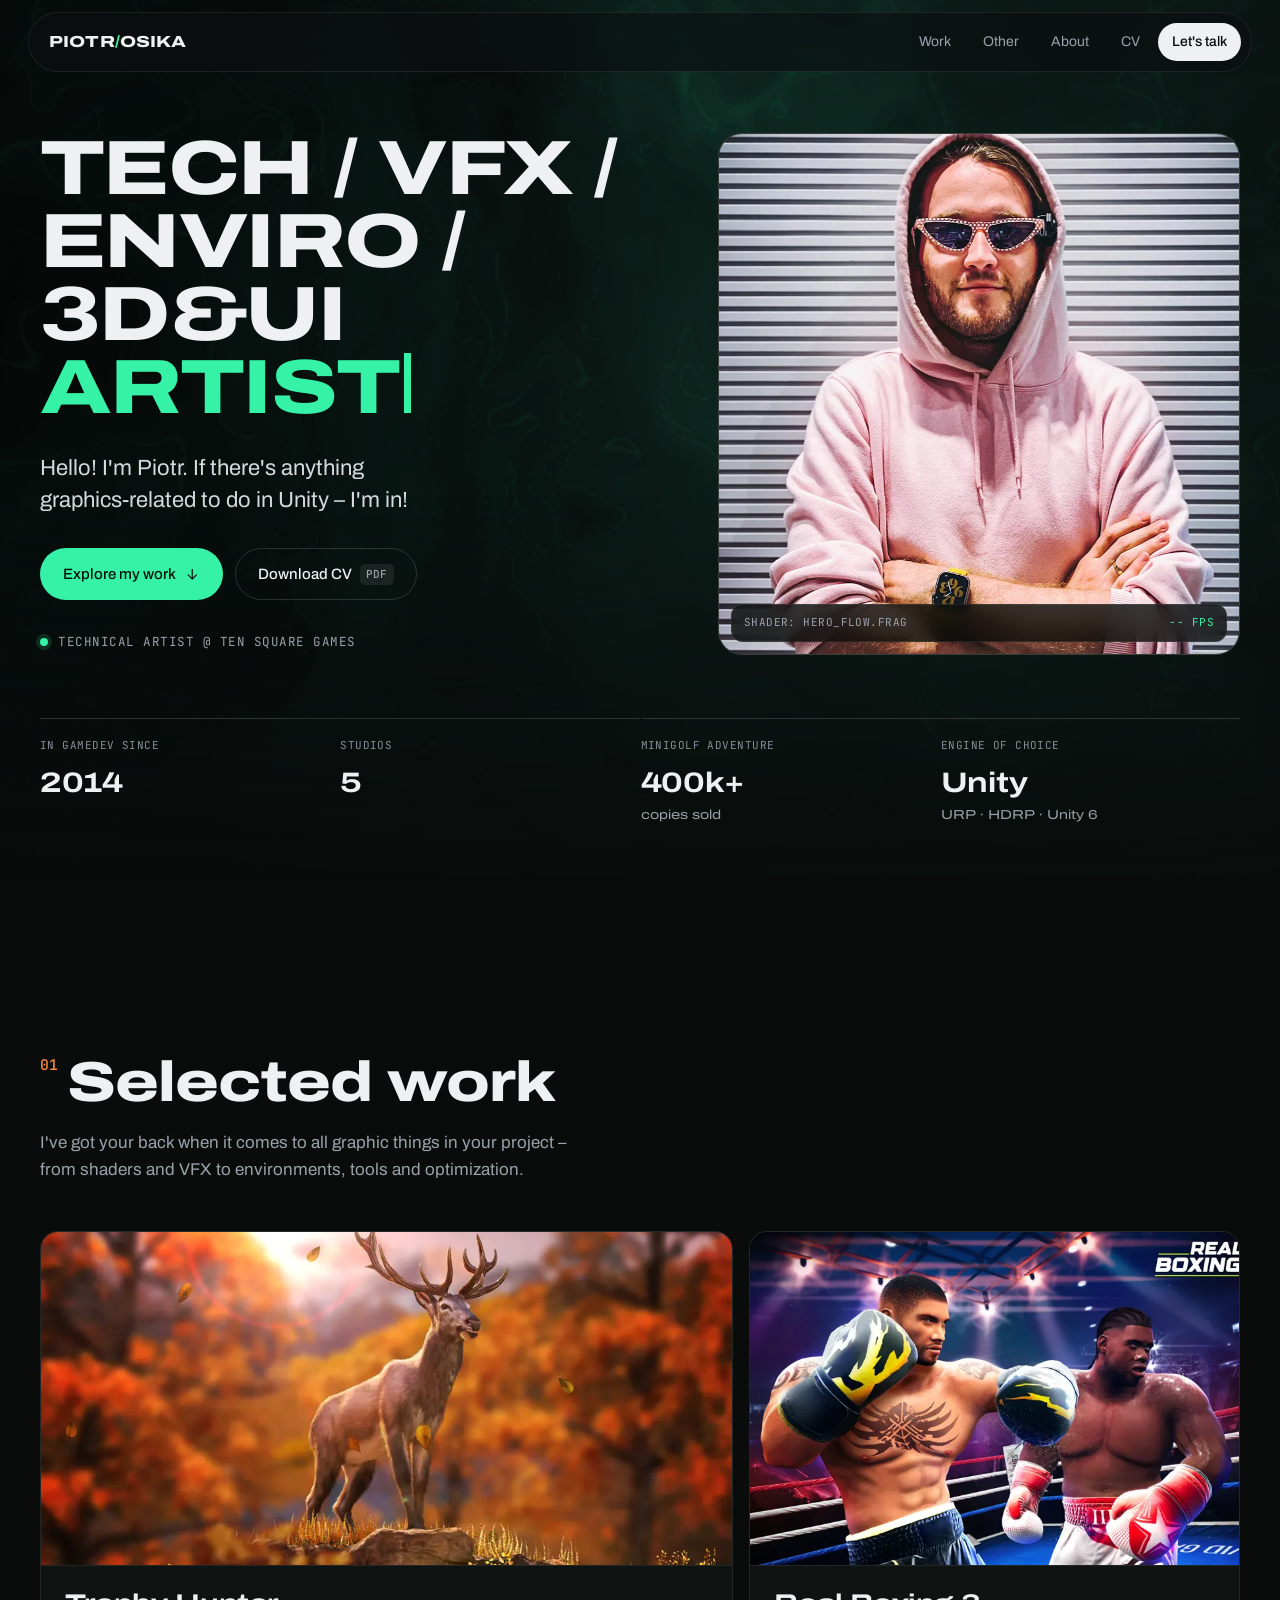
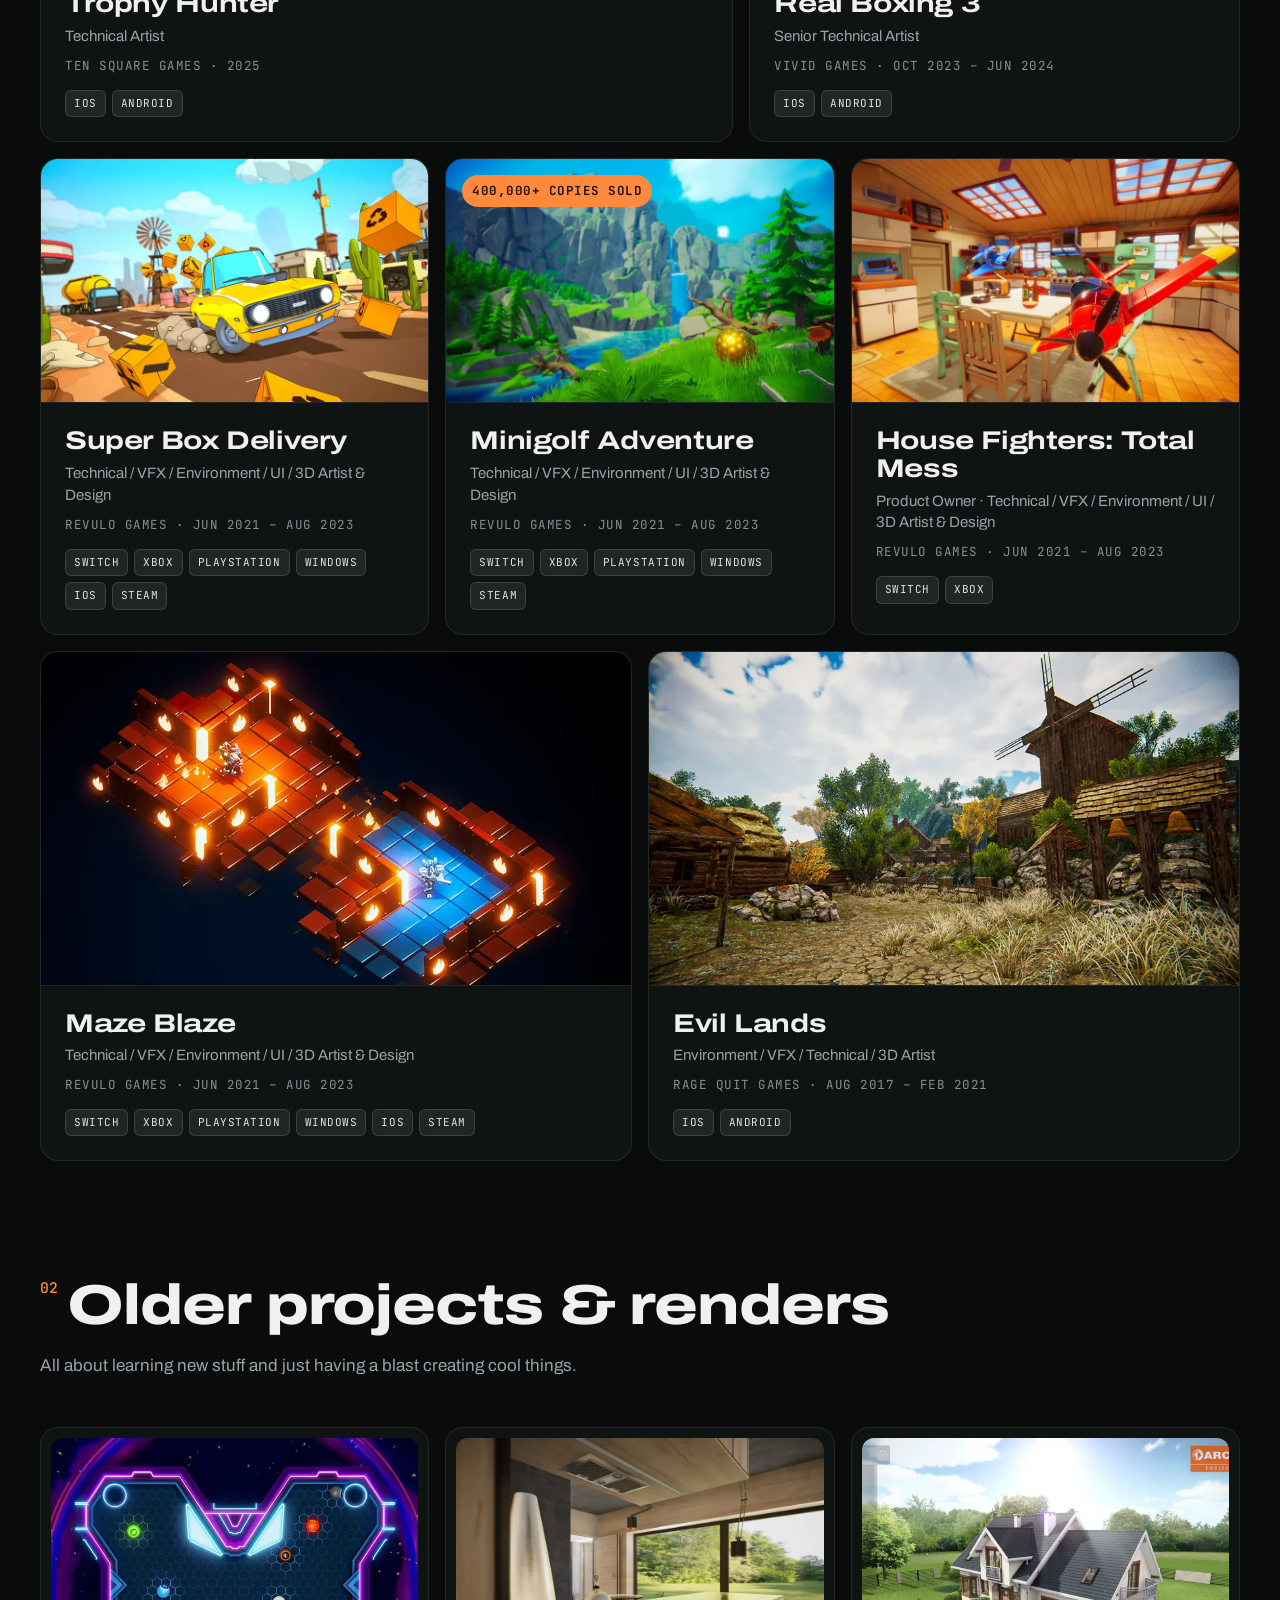
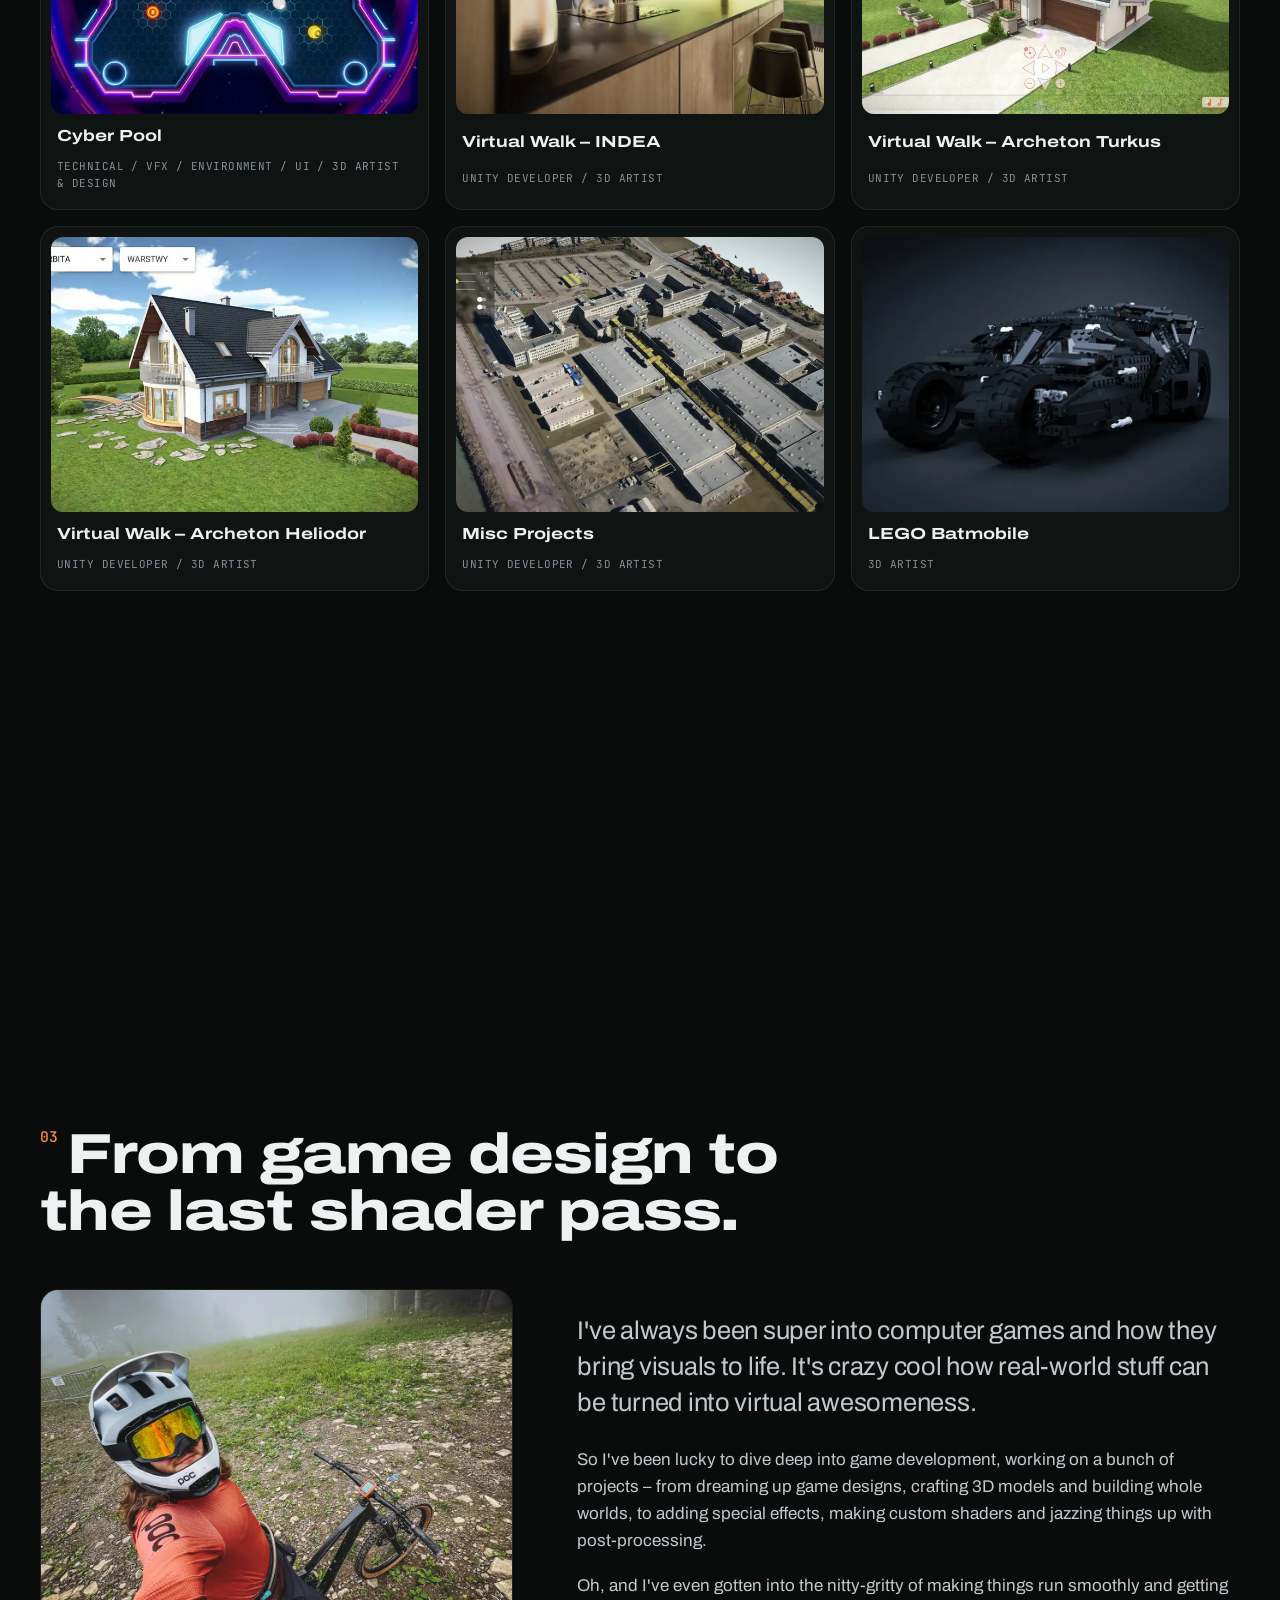
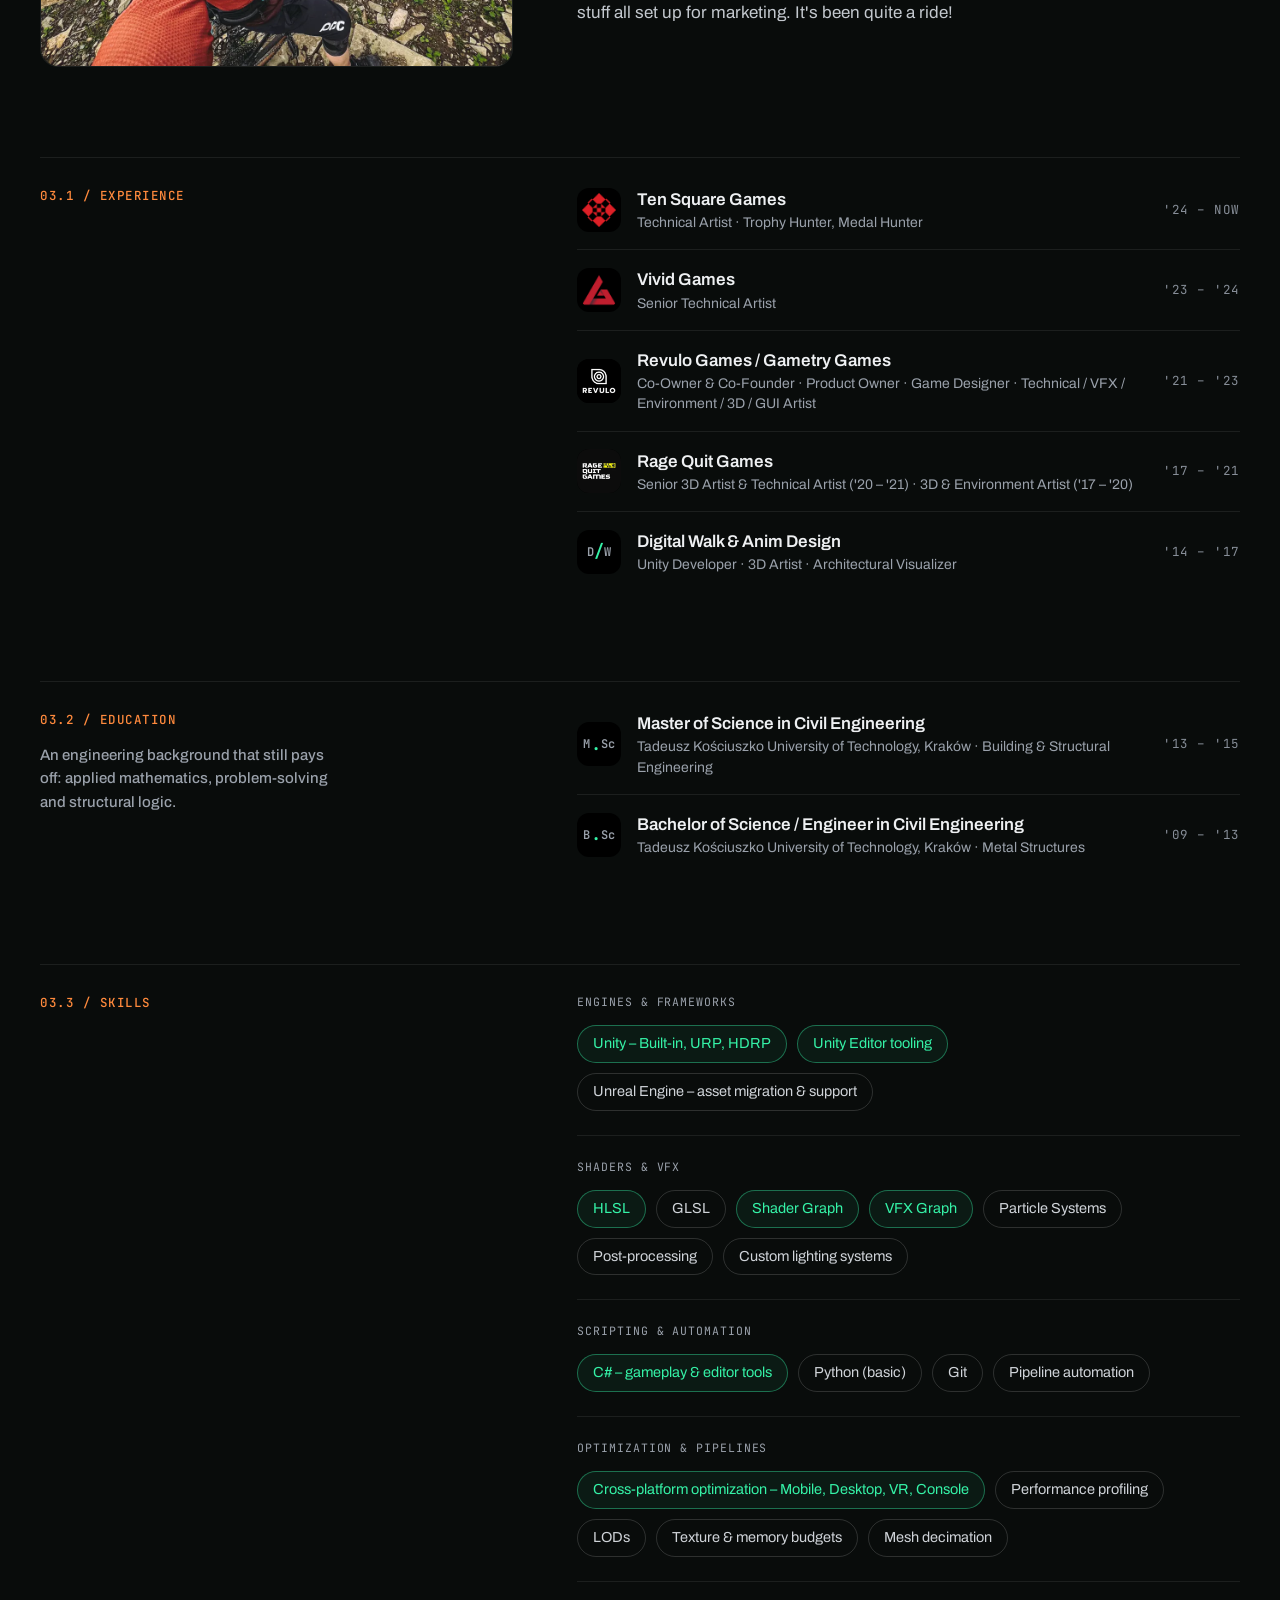
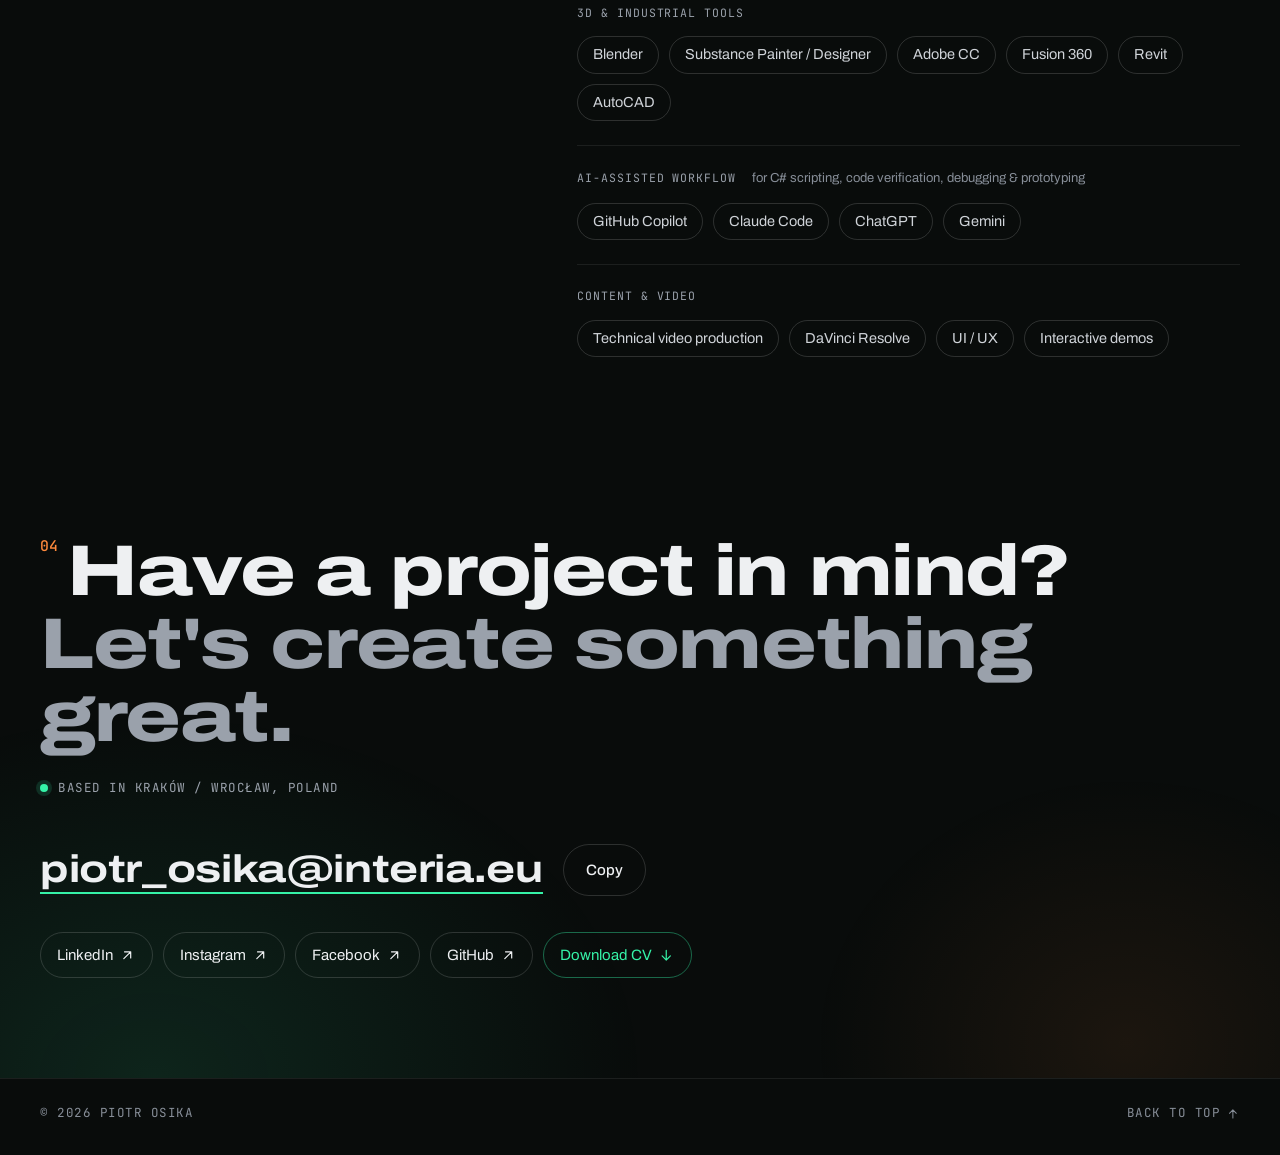
==== commit c775058c: "Section numbers: one fixed size and colour, contact 04 no longer greyed Co-Authored-By: Claude Opus " ====
--- a/index.html
+++ b/index.html
@@ -21,7 +21,7 @@
   <link rel="preconnect" href="https://fonts.googleapis.com">
   <link rel="preconnect" href="https://fonts.gstatic.com" crossorigin>
   <link href="https://fonts.googleapis.com/css2?family=Archivo:wdth,wght@100..125,400..800&family=JetBrains+Mono:wght@400;500&display=swap" rel="stylesheet">
-  <link rel="stylesheet" href="assets/css/style.css?v=20261029a">
+  <link rel="stylesheet" href="assets/css/style.css?v=20261029b">
 </head>
 <body>
   <svg width="0" height="0" style="position:absolute" aria-hidden="true" focusable="false">
@@ -250,7 +250,7 @@
     <p class="lightbox__count mono"></p>
   </div>
 
-  <script src="assets/js/data.js?v=20261029a"></script>
-  <script src="assets/js/main.js?v=20261029a" type="module"></script>
+  <script src="assets/js/data.js?v=20261029b"></script>
+  <script src="assets/js/main.js?v=20261029b" type="module"></script>
 </body>
 </html>
--- a/assets/css/style.css
+++ b/assets/css/style.css
@@ -123,7 +123,7 @@
 .section { padding: clamp(80px, 12vw, 160px) 0 0; }
 .section--tight { padding-top: clamp(64px, 9vw, 120px); }
 .section__head { display: grid; grid-template-columns: 1fr; gap: 10px; margin-bottom: clamp(28px, 4vw, 48px); max-width: 860px; }
-.h-idx { display: inline-block; vertical-align: top; margin: .28em .6em 0 0; font-family: var(--mono); font-size: .26em; font-weight: 500; line-height: 1; letter-spacing: .02em; color: var(--warm); }
+.h-idx { display: inline-block; vertical-align: top; margin: .28em .6em 0 0; font-family: var(--mono); font-size: clamp(12px, 1.15vw, 16px); /* fixed, so 01–04 match whatever heading size they sit in */ font-weight: 500; line-height: 1; letter-spacing: .02em; color: var(--warm); }
 .section h2 { margin: 0; font-size: clamp(30px, 4.4vw, 60px); line-height: 1.02; letter-spacing: -.02em; font-weight: 800; text-wrap: balance; }
 .section__sub { margin: 8px 0 0; color: var(--muted); max-width: 56ch; }
 
@@ -215,7 +215,7 @@
 .contact { position: relative; isolation: isolate; padding-bottom: clamp(60px, 8vw, 100px); }
 .contact::before { content: ""; position: absolute; inset: 0; z-index: -1; pointer-events: none; background: radial-gradient(55% 75% at 12% 100%, #35f2a71c, transparent 70%), radial-gradient(35% 55% at 88% 95%, #ff8a3d14, transparent 70%); }
 .section h2.contact__title { margin: 0; font-size: clamp(34px, 5.6vw, 76px); }
-.contact__title span { color: var(--muted); }
+.contact__title span:not(.h-idx) { color: var(--muted); }
 .contact__mail { display: flex; flex-wrap: wrap; align-items: center; gap: 14px 20px; margin-top: 44px; }
 .contact__email { font-size: clamp(20px, 3vw, 40px); font-weight: 700; letter-spacing: -.01em; border-bottom: 2px solid var(--accent); line-height: 1.15; overflow-wrap: anywhere; }
 .contact__email:hover { color: var(--accent); }
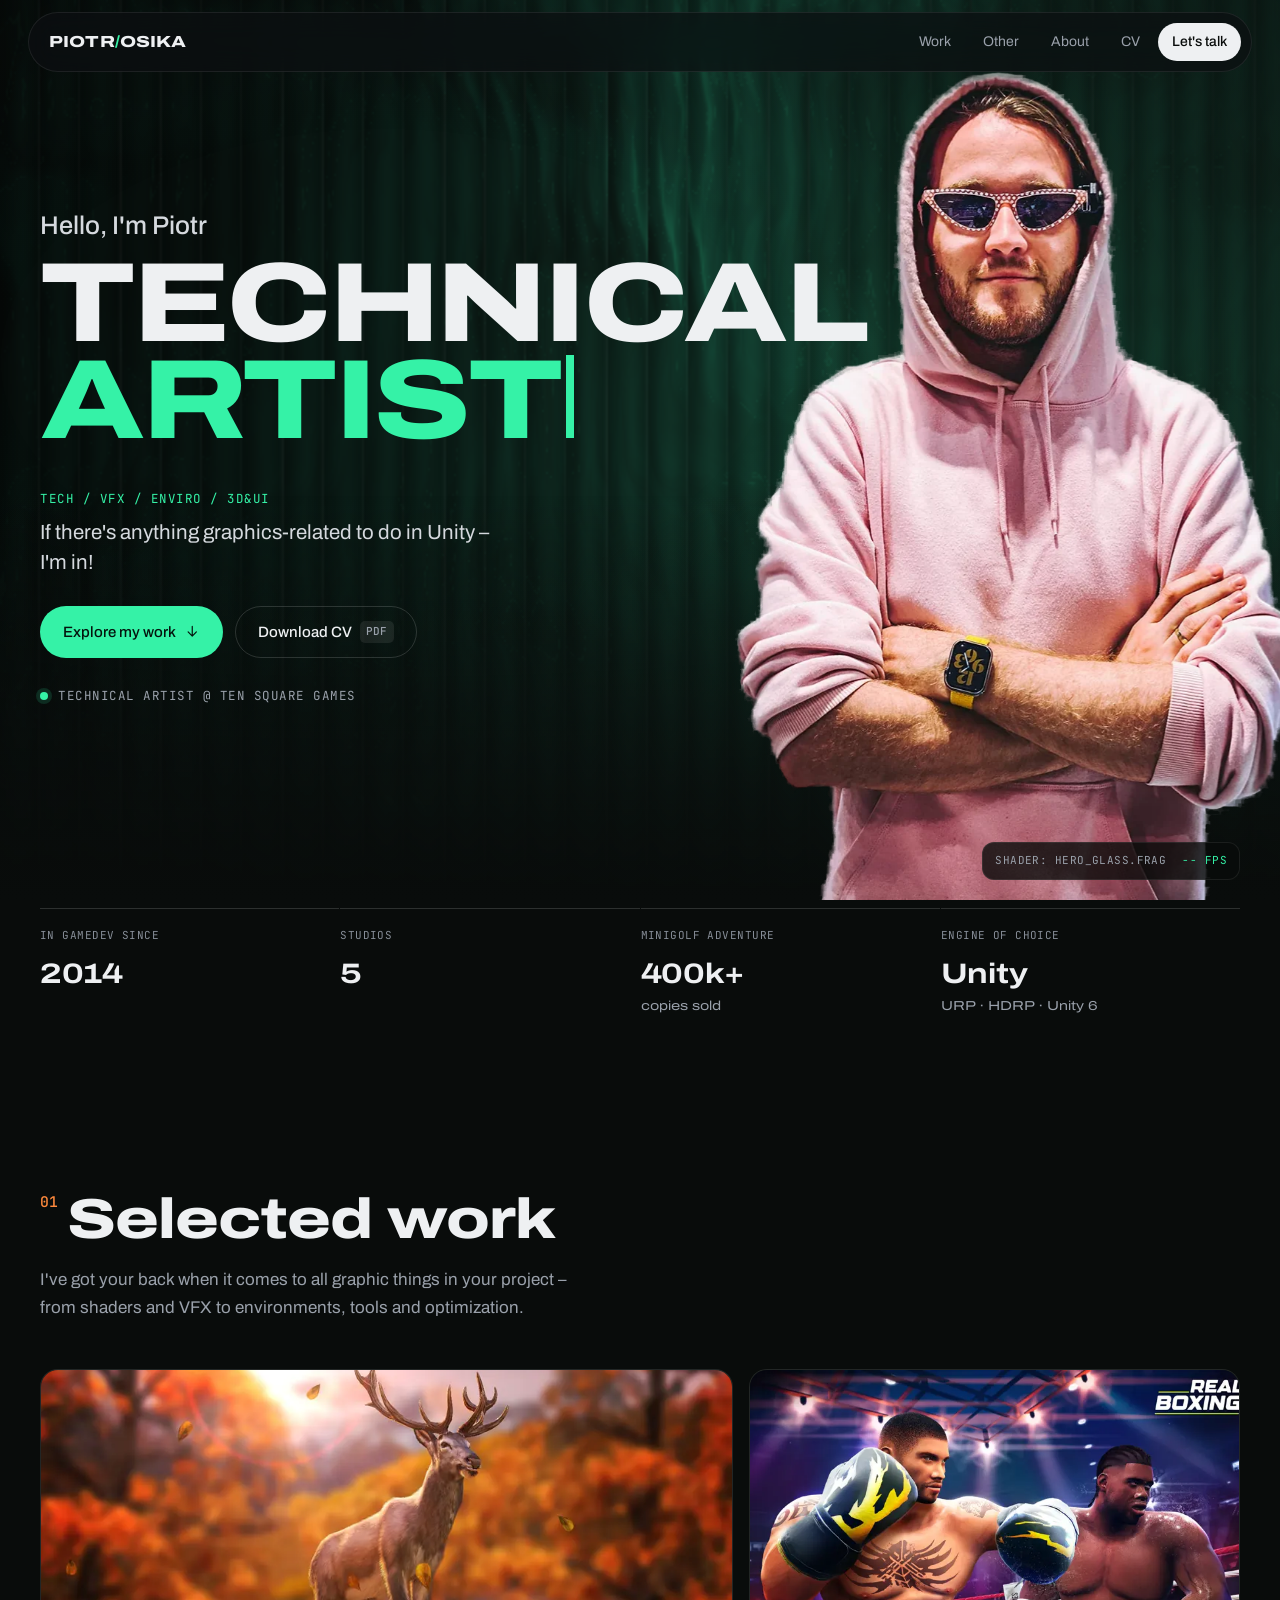
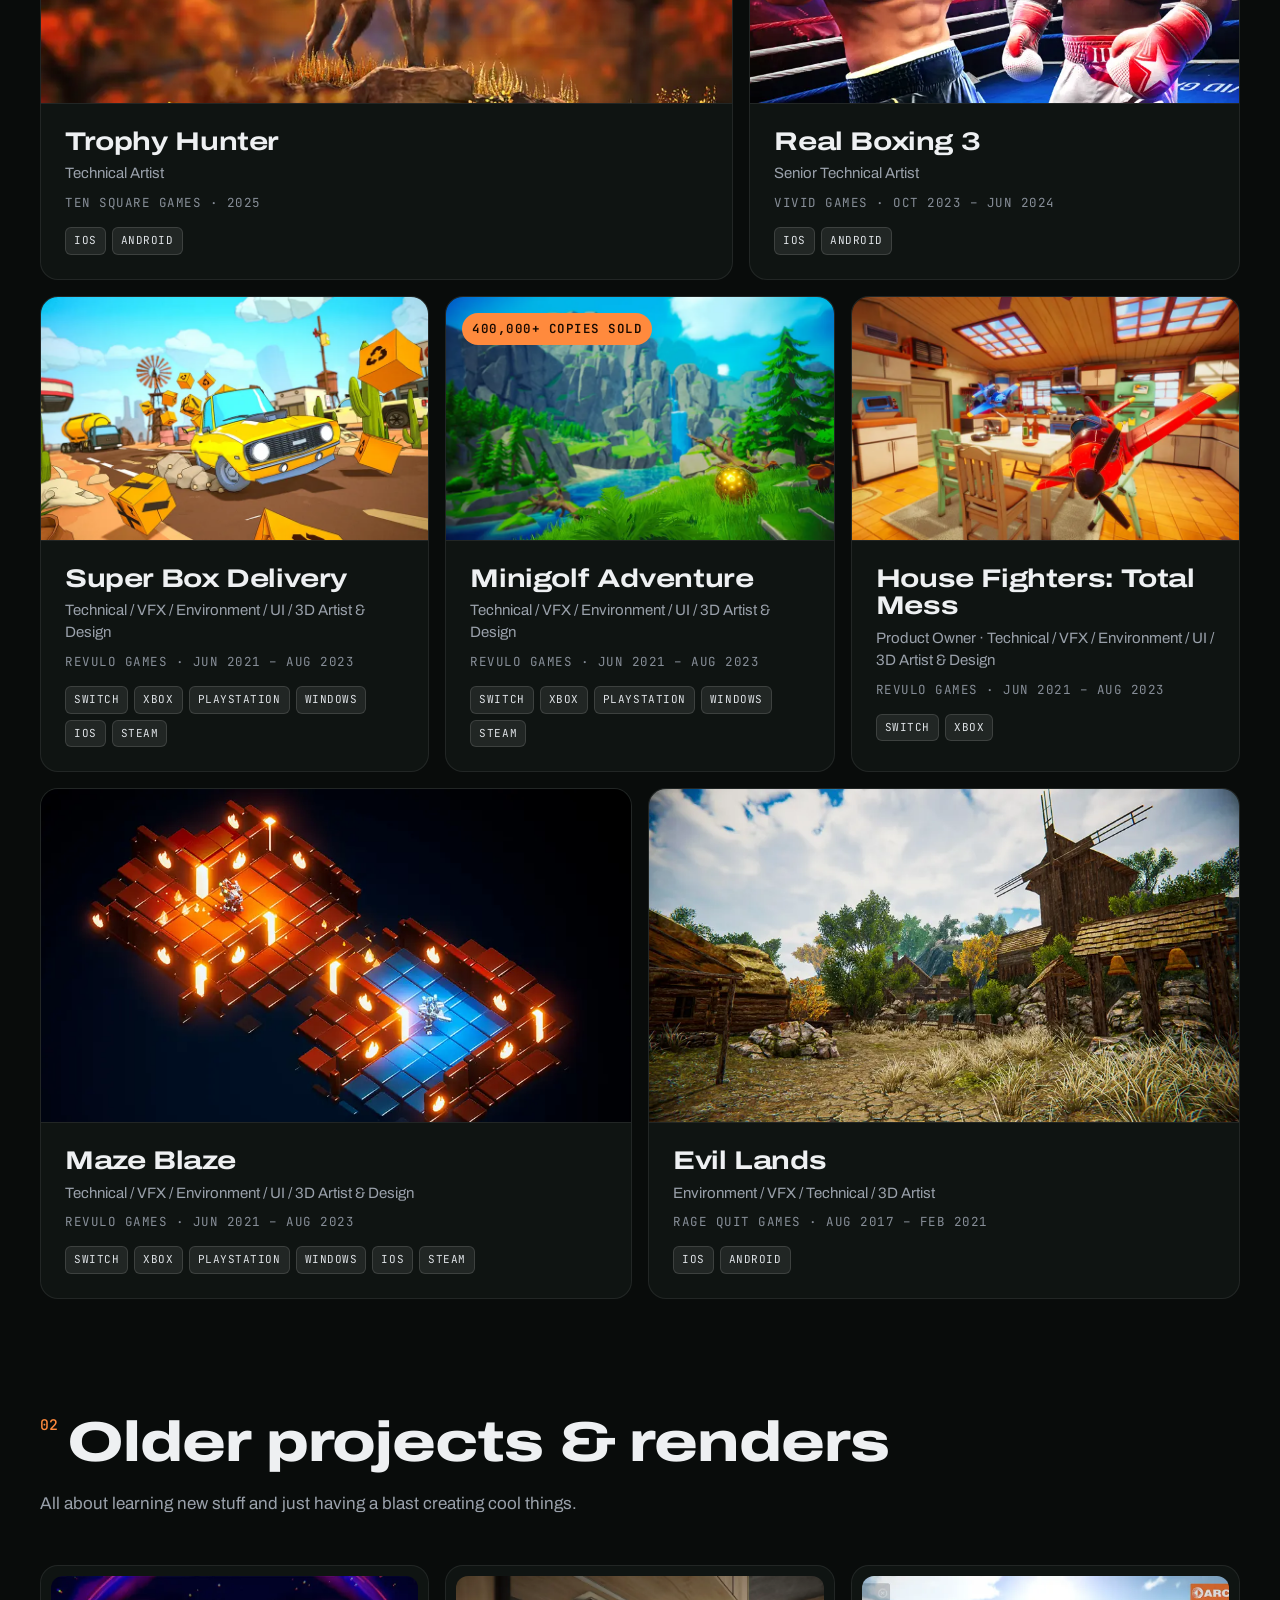
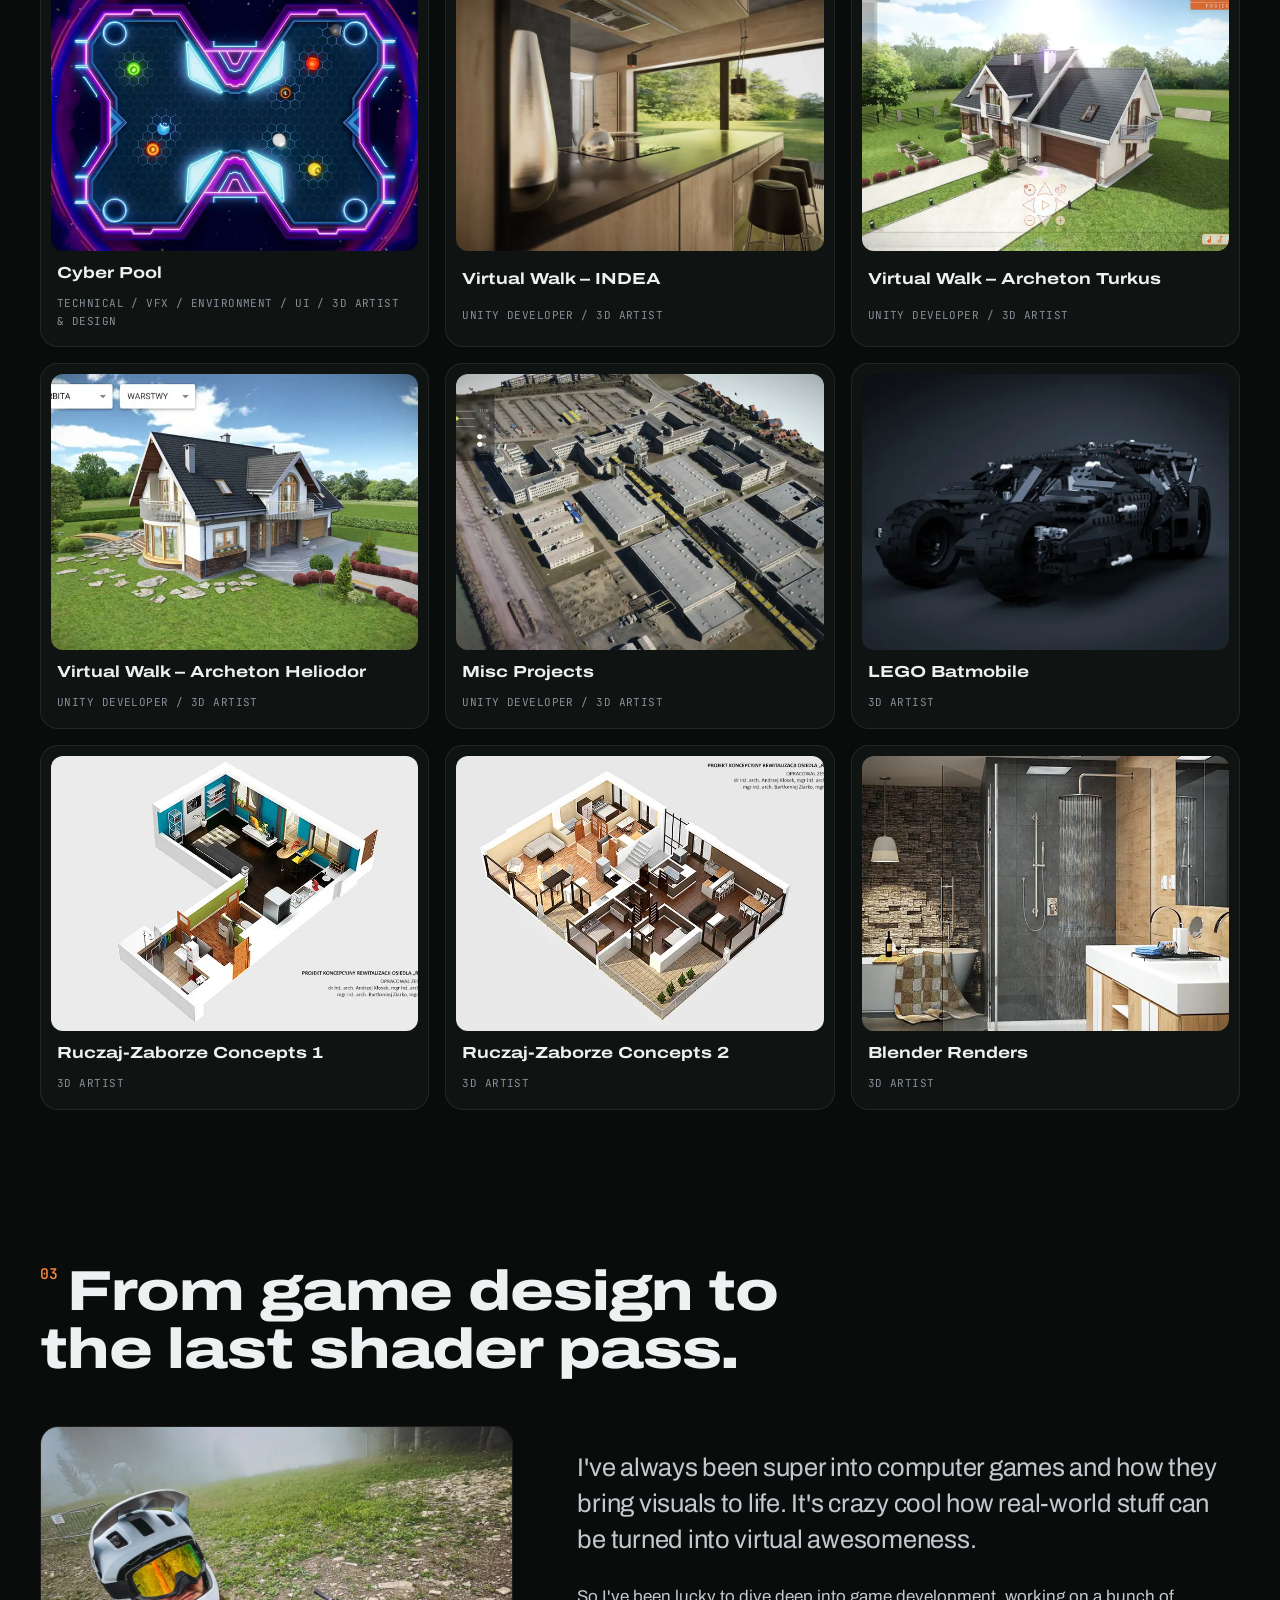
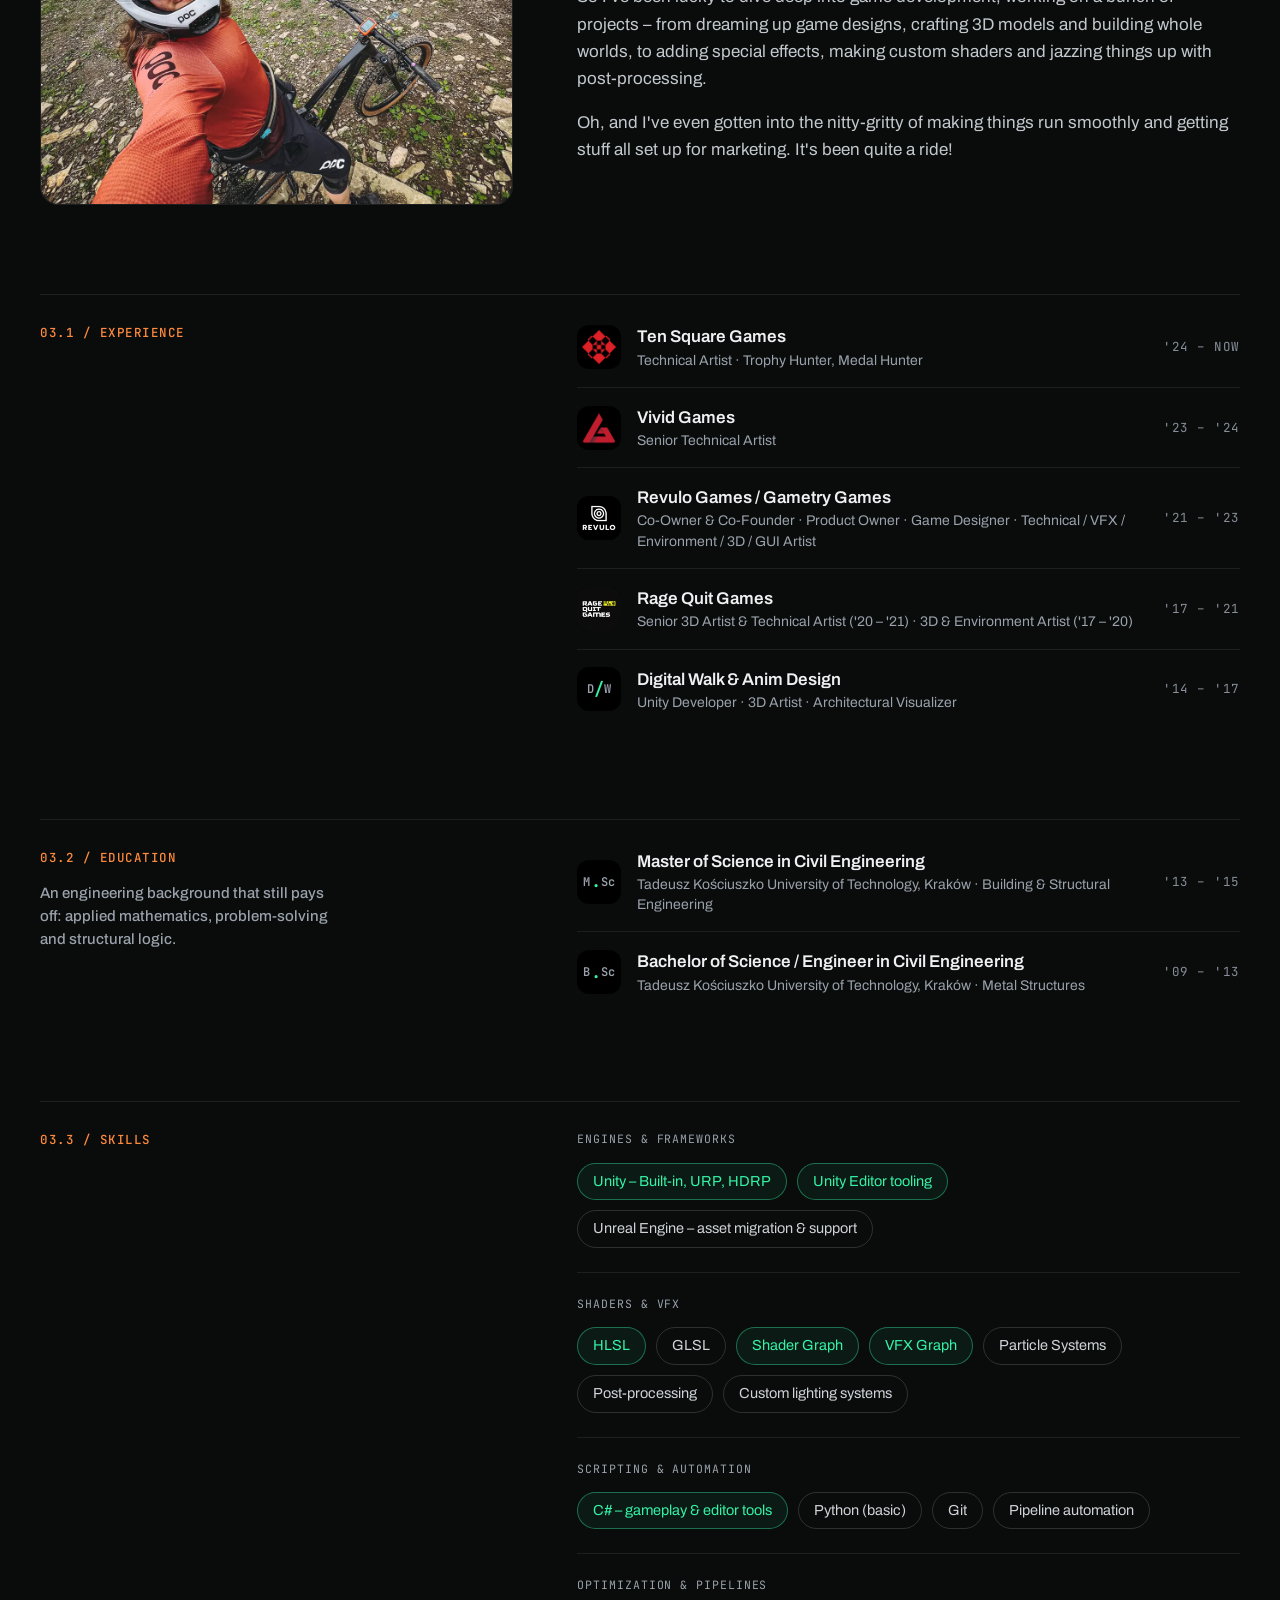
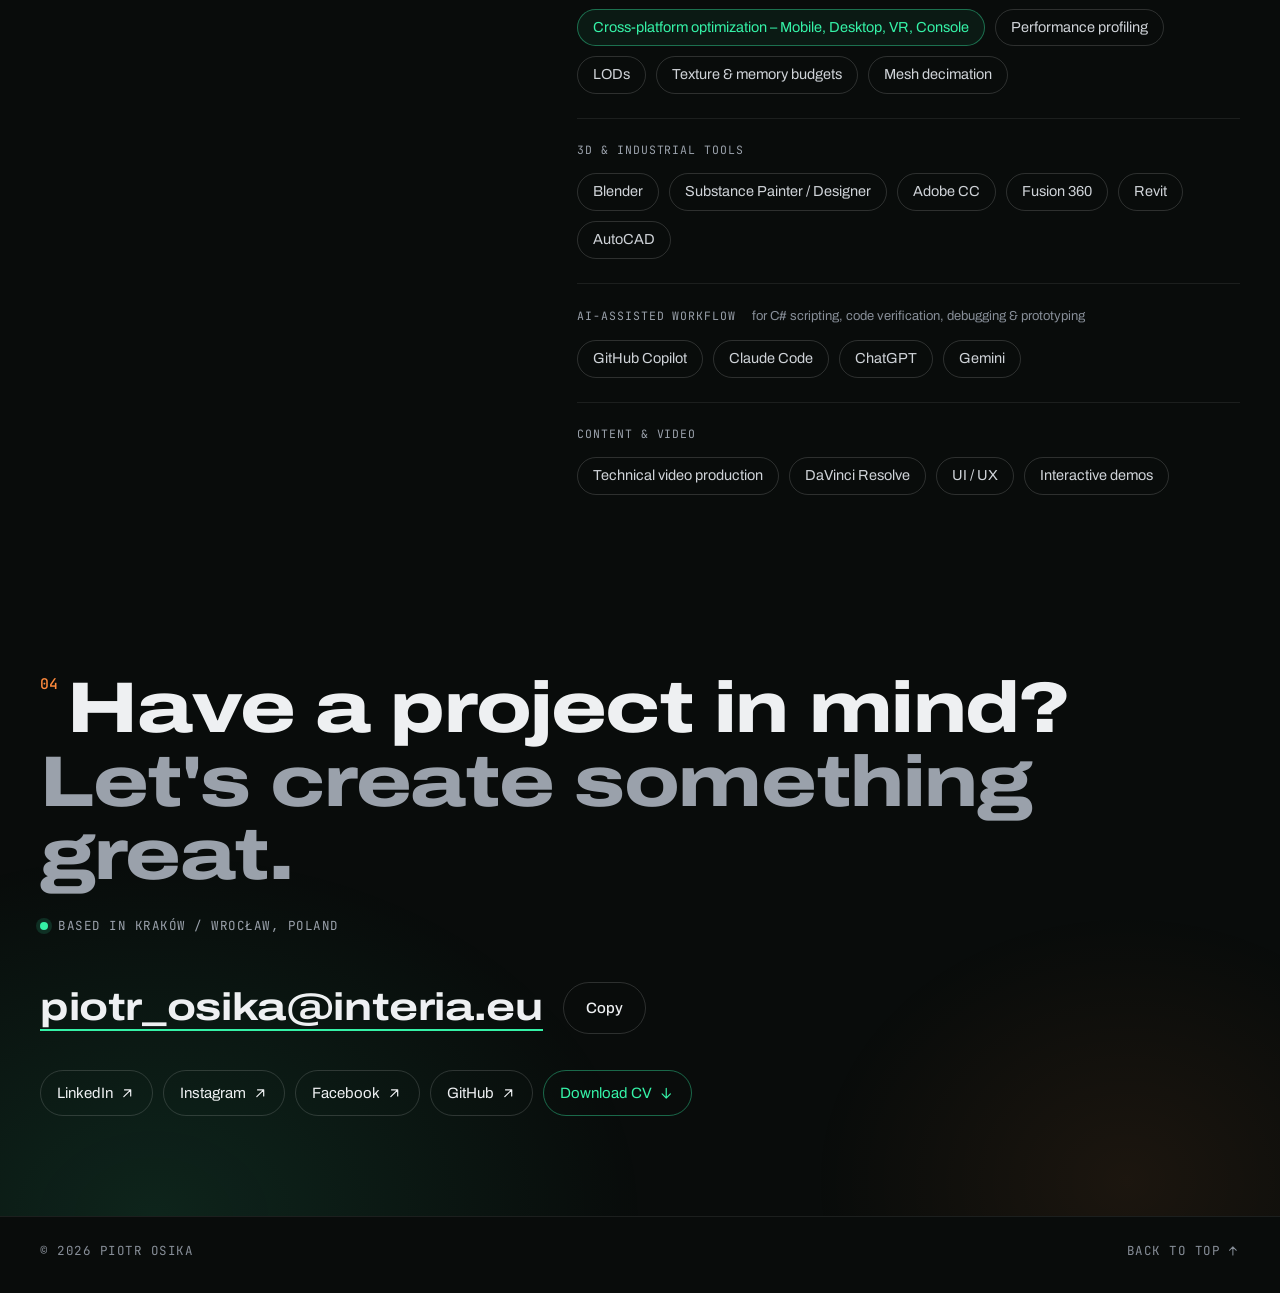
==== commit cdfd1e51: "Prototype: cut-out hero with oversized title layered behind the figure, fluted-glass shader Co-Autho" ====
--- a/index.html
+++ b/index.html
@@ -21,7 +21,7 @@
   <link rel="preconnect" href="https://fonts.googleapis.com">
   <link rel="preconnect" href="https://fonts.gstatic.com" crossorigin>
   <link href="https://fonts.googleapis.com/css2?family=Archivo:wdth,wght@100..125,400..800&family=JetBrains+Mono:wght@400;500&display=swap" rel="stylesheet">
-  <link rel="stylesheet" href="assets/css/style.css?v=20261029b">
+  <link rel="stylesheet" href="assets/css/style.css?v=20261029c">
 </head>
 <body>
   <svg width="0" height="0" style="position:absolute" aria-hidden="true" focusable="false">
@@ -56,35 +56,31 @@
     <section class="hero" id="top" aria-labelledby="hero-title">
       <canvas class="hero__gl" aria-hidden="true"></canvas>
       <div class="hero__grain" aria-hidden="true"></div>
-      <div class="hero__inner wrap">
+      <div class="hero__stage wrap">
+        <p class="hero__hello">Hello, I'm Piotr</p>
+        <h1 id="hero-title" class="hero__title">
+          <span class="hero__line" style="--i:0">Technical</span>
+          <span class="hero__line hero__line--accent" style="--i:1">Artist<span class="caret" aria-hidden="true"></span></span>
+        </h1>
         <div class="hero__copy">
-          <h1 id="hero-title" class="hero__title">
-            <span class="hero__line" style="--i:0">Tech&nbsp;/ VFX&nbsp;/</span>
-            <span class="hero__line" style="--i:1">Enviro&nbsp;/ 3D&amp;UI</span>
-            <span class="hero__line hero__line--accent" style="--i:2">Artist<span class="caret" aria-hidden="true"></span></span>
-          </h1>
-          <p class="hero__lead">Hello! I'm Piotr. If there's anything graphics-related to do in Unity – I'm&nbsp;in!</p>
+          <p class="hero__lead"><span class="hero__roles mono">Tech / VFX / Enviro / 3D&amp;UI</span>If there's anything graphics-related to do in Unity – I'm&nbsp;in!</p>
           <div class="hero__actions">
             <a class="btn btn--primary" href="#work">Explore my work <svg class="i" aria-hidden="true"><use href="#i-arrow-down"/></svg></a>
             <a class="btn btn--ghost" href="assets/Piotr-Osika-Resume.pdf" download>Download CV <span class="mono btn__tag">PDF</span></a>
           </div>
           <p class="hero__status mono"><span class="dot" aria-hidden="true"></span>Technical Artist @ Ten Square Games</p>
         </div>
-        <figure class="hero__portrait">
-          <img src="assets/img/me-hero.webp" alt="Piotr Osika in a pink hoodie and sunglasses" width="900" height="1200" fetchpriority="high">
-          <figcaption class="mono">
-            <span>shader: hero_flow.frag</span>
-            <span class="stats" aria-hidden="true">-- fps</span>
-          </figcaption>
-        </figure>
-      </div>
-      <dl class="hero__facts wrap">
-        <div><dt class="mono">In gamedev since</dt><dd>2014</dd></div>
-        <div><dt class="mono">Studios</dt><dd>5</dd></div>
-        <div><dt class="mono">Minigolf Adventure</dt><dd>400k+ <small>copies sold</small></dd></div>
-        <div><dt class="mono">Engine of choice</dt><dd>Unity <small>URP · HDRP · Unity&nbsp;6</small></dd></div>
-      </dl>
-    </section>
+      </div>
+      <img class="hero__cutout" src="assets/img/me-cutout.webp" alt="Piotr Osika in a pink hoodie and sunglasses" width="778" height="1123" fetchpriority="high">
+      <p class="hero__stats mono" aria-hidden="true"><span>shader: hero_glass.frag</span><span class="stats">-- fps</span></p>
+    </section>
+
+    <dl class="hero__facts wrap">
+      <div><dt class="mono">In gamedev since</dt><dd>2014</dd></div>
+      <div><dt class="mono">Studios</dt><dd>5</dd></div>
+      <div><dt class="mono">Minigolf Adventure</dt><dd>400k+ <small>copies sold</small></dd></div>
+      <div><dt class="mono">Engine of choice</dt><dd>Unity <small>URP · HDRP · Unity&nbsp;6</small></dd></div>
+    </dl>
 
     <section class="section" id="work" aria-labelledby="work-title">
       <div class="wrap">
@@ -250,7 +246,7 @@
     <p class="lightbox__count mono"></p>
   </div>
 
-  <script src="assets/js/data.js?v=20261029b"></script>
-  <script src="assets/js/main.js?v=20261029b" type="module"></script>
+  <script src="assets/js/data.js?v=20261029c"></script>
+  <script src="assets/js/main.js?v=20261029c" type="module"></script>
 </body>
 </html>
--- a/assets/css/style.css
+++ b/assets/css/style.css
@@ -84,7 +84,7 @@
 .nav__toggle[aria-expanded="true"] { background: #ffffff14; }
 
 /* ---------- hero ---------- */
-.hero { position: relative; min-height: 100svh; display: flex; flex-direction: column; justify-content: center; padding: 120px 0 40px; overflow: hidden; isolation: isolate; }
+.hero { position: relative; min-height: 100svh; display: flex; flex-direction: column; justify-content: center; padding: 110px 0 96px; overflow: hidden; isolation: isolate; }
 .hero__gl { position: absolute; inset: 0; width: 100%; height: 100%; z-index: -2; }
 .hero__grain {
   position: absolute; inset: 0; z-index: -1; pointer-events: none;
@@ -92,28 +92,34 @@
     linear-gradient(180deg, transparent 55%, var(--bg) 100%),
     radial-gradient(ellipse at 30% 40%, transparent 30%, #090c0b99 100%);
 }
-.hero__inner { display: grid; grid-template-columns: 1.2fr 1fr; gap: clamp(24px, 4vw, 56px); align-items: stretch; }
-.hero__status { display: inline-flex; align-items: center; gap: 10px; color: var(--muted); margin: 32px 0 0; }
+/* stage: hello line + huge title sit behind the cut-out; copy and stats sit in front of it */
+.hero__stage { position: relative; }
+.hero__hello { position: relative; z-index: 1; margin: 0 0 .35em; font-size: clamp(18px, 2vw, 28px); font-weight: 500; color: #d5d9de; }
+.hero__status { display: inline-flex; align-items: center; gap: 10px; color: var(--muted); margin: 28px 0 0; }
 .dot { width: 8px; height: 8px; border-radius: 50%; background: var(--accent); box-shadow: 0 0 0 4px #35f2a724; }
-.hero__title { margin: 0; font-weight: 800; font-size: clamp(40px, 6vw, 84px); line-height: .95; letter-spacing: -.02em; text-transform: uppercase; }
+.hero__title { position: relative; z-index: 1; margin: 0; font-weight: 800; font-size: clamp(52px, 8.8vw, 168px); line-height: .86; letter-spacing: -.03em; text-transform: uppercase; }
 .hero__line { display: block; }
 .hero__line--accent { color: var(--accent); }
-.caret { display: inline-block; width: .09em; height: .78em; margin-left: .06em; background: var(--accent); vertical-align: baseline; animation: blink 1.1s steps(1) infinite; }
+.caret { display: inline-block; width: .07em; height: .74em; margin-left: .05em; background: var(--accent); vertical-align: baseline; animation: blink 1.1s steps(1) infinite; }
 @keyframes blink { 50% { opacity: 0; } }
-.hero__lead { max-width: 30ch; margin: 28px 0 0; font-size: clamp(18px, 1.8vw, 22px); color: #d5d9de; line-height: 1.45; }
-.hero__actions { display: flex; flex-wrap: wrap; gap: 12px; margin-top: 32px; }
-
-.hero__portrait { position: relative; margin: 0; border-radius: 24px; overflow: hidden; border: 1px solid var(--line-2); background: var(--surface); width: 100%; min-height: 480px; }
-.hero__portrait img { position: absolute; inset: 0; width: 100%; height: 100%; object-fit: cover; object-position: 62% 30%; }
-.hero__portrait figcaption {
-  position: absolute; left: 12px; right: 12px; bottom: 12px;
-  display: flex; justify-content: space-between; gap: 8px;
-  padding: 9px 12px; border-radius: 12px; font-size: 11px; color: var(--muted);
-  background: #090c0bcc; border: 1px solid var(--line); backdrop-filter: blur(8px); -webkit-backdrop-filter: blur(8px);
+.hero__copy { position: relative; z-index: 3; max-width: 30rem; margin-top: clamp(24px, 4.5vh, 52px); }
+.hero__roles { display: block; margin-bottom: 10px; color: var(--accent); }
+.hero__lead { margin: 0; font-size: clamp(18px, 1.6vw, 22px); color: #d5d9de; line-height: 1.45; }
+.hero__actions { display: flex; flex-wrap: wrap; gap: 12px; margin-top: 28px; }
+
+.hero__cutout {
+  position: absolute; z-index: 2; bottom: 0; right: -2vw; /* bleeds off the edge so the title tucks under the hood, not the face */
+  height: min(92svh, 1040px); width: auto; pointer-events: none;
+  filter: drop-shadow(0 0 70px #35f2a733) drop-shadow(0 30px 40px #000a); /* rim light from the glass behind */
+}
+.hero__stats {
+  position: absolute; z-index: 3; right: var(--gutter); bottom: 20px; margin: 0;
+  display: flex; gap: 16px; padding: 9px 12px; border-radius: 12px; font-size: 11px; color: var(--muted);
+  background: #090c0bcc; border: 1px solid var(--line);
 }
 .stats { color: var(--accent); font-variant-numeric: tabular-nums; }
 
-.hero__facts { display: grid; grid-template-columns: repeat(4, 1fr); gap: 1px; margin-top: clamp(40px, 7vh, 80px); }
+.hero__facts { display: grid; grid-template-columns: repeat(4, 1fr); gap: 1px; margin-top: 8px; }
 .hero__facts > div { padding: 18px 20px 4px 0; border-top: 1px solid var(--line-2); }
 .hero__facts dt { color: var(--dim); font-size: 11px; }
 .hero__facts dd { margin: 6px 0 0; font-size: clamp(20px, 2.2vw, 30px); font-weight: 700; letter-spacing: -.01em; }
@@ -313,9 +319,9 @@
 @keyframes fadeIn { from { opacity: 0; } }
 @keyframes riseIn { from { opacity: 0; transform: translateY(10px); } }
 .hero__line { animation: bucketIn .7s var(--ease-out) calc(120ms + var(--i, 0) * 90ms) both; }
-.hero__portrait img { animation: resolveIn .95s var(--ease-out) .15s both; }
-.hero__portrait figcaption { animation: riseIn .5s var(--ease-out) .85s both; }
-.hero__lead, .hero__actions, .hero__status { animation: fadeIn .6s var(--ease-out) .5s both; }
+.hero__cutout { animation: resolveIn .95s var(--ease-out) .15s both; }
+.hero__stats { animation: riseIn .5s var(--ease-out) .85s both; }
+.hero__hello, .hero__lead, .hero__actions, .hero__status { animation: fadeIn .6s var(--ease-out) .5s both; }
 .hero__facts { animation: fadeIn .6s var(--ease-out) .7s both; }
 
 /* ---------- card -> case study continuity (View Transitions) ---------- */
@@ -333,10 +339,13 @@
   .card:nth-child(1) { --span: 12; --media-h: clamp(260px, 42vw, 440px); }
 }
 @media (max-width: 820px) {
-  .hero { padding-top: 96px; min-height: auto; }
-  .hero__inner { grid-template-columns: 1fr; }
-  .hero__portrait { order: -1; min-height: 0; aspect-ratio: 4 / 3; }
-  .hero__portrait img { object-position: 60% 20%; }
+  /* phones/tablets: the cut-out steps back behind the title; copy sits on the darkened lower edge */
+  .hero { justify-content: flex-start; padding-top: 104px; }
+  .hero__cutout { z-index: 0; right: -14vw; height: 74svh; opacity: .9; }
+  .hero__copy { margin-top: auto; padding-top: 34svh; }
+  .hero__stage { display: flex; flex-direction: column; flex: 1; }
+  .hero__stats { display: none; }
+  .hero::after { content: ""; position: absolute; inset: 0; z-index: 1; pointer-events: none; background: linear-gradient(0deg, var(--bg) 0%, #090c0bf2 30%, transparent 62%); } /* scrim keeps the copy legible over the figure */
   .hero__facts { grid-template-columns: repeat(2, 1fr); column-gap: 16px; }
   .about__grid, .about__row, .case__cols { grid-template-columns: 1fr; }
   .about__grid { row-gap: 28px; }
@@ -382,7 +391,7 @@
 /* reduced motion: drop spatial movement, blur and loops; keep opacity and colour changes that carry state */
 @media (prefers-reduced-motion: reduce) {
   html { scroll-behavior: auto; }
-  .hero__line, .hero__portrait img, .hero__portrait figcaption { animation: fadeIn .4s ease-out both; }
+  .hero__line, .hero__cutout, .hero__stats { animation: fadeIn .4s ease-out both; }
   .reveal { transform: none; transition: opacity .3s ease-out; }
   .case[open] { animation: fadeIn .2s ease-out; }
   .caret { animation: none; }
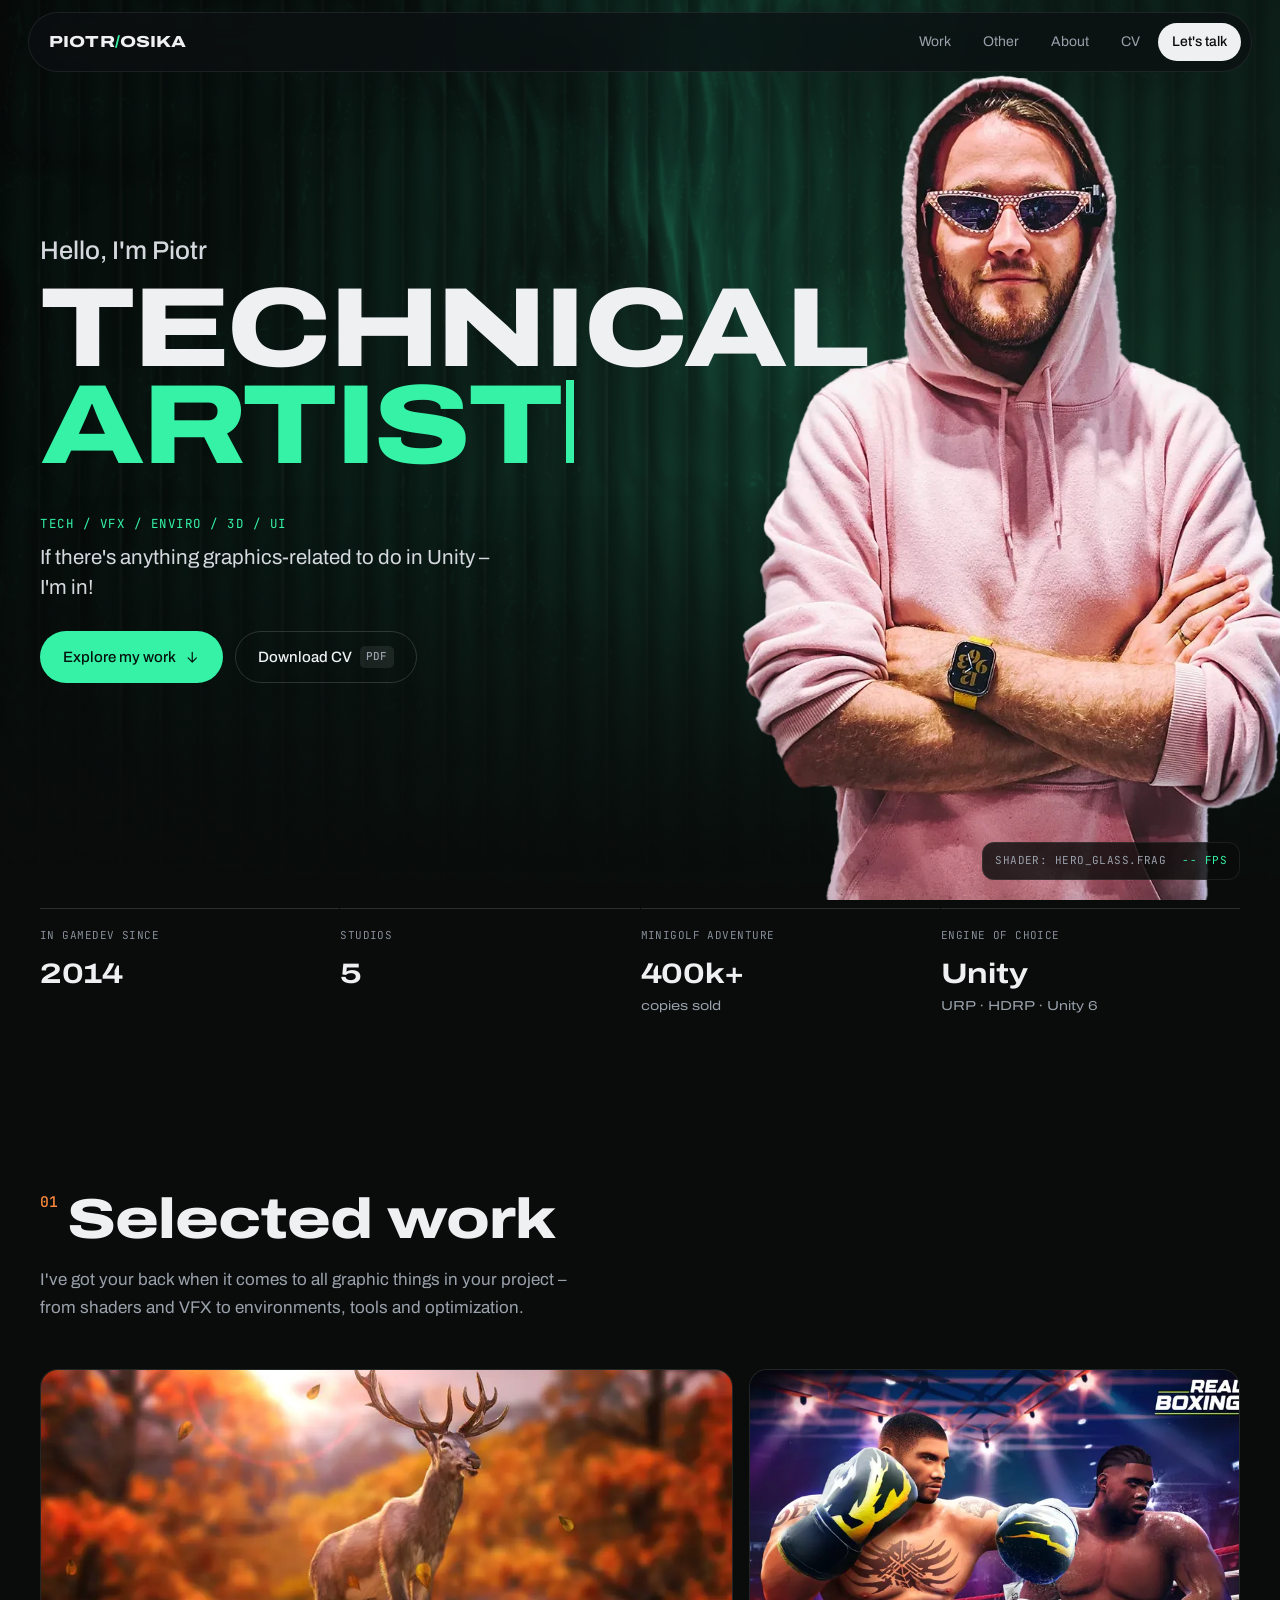
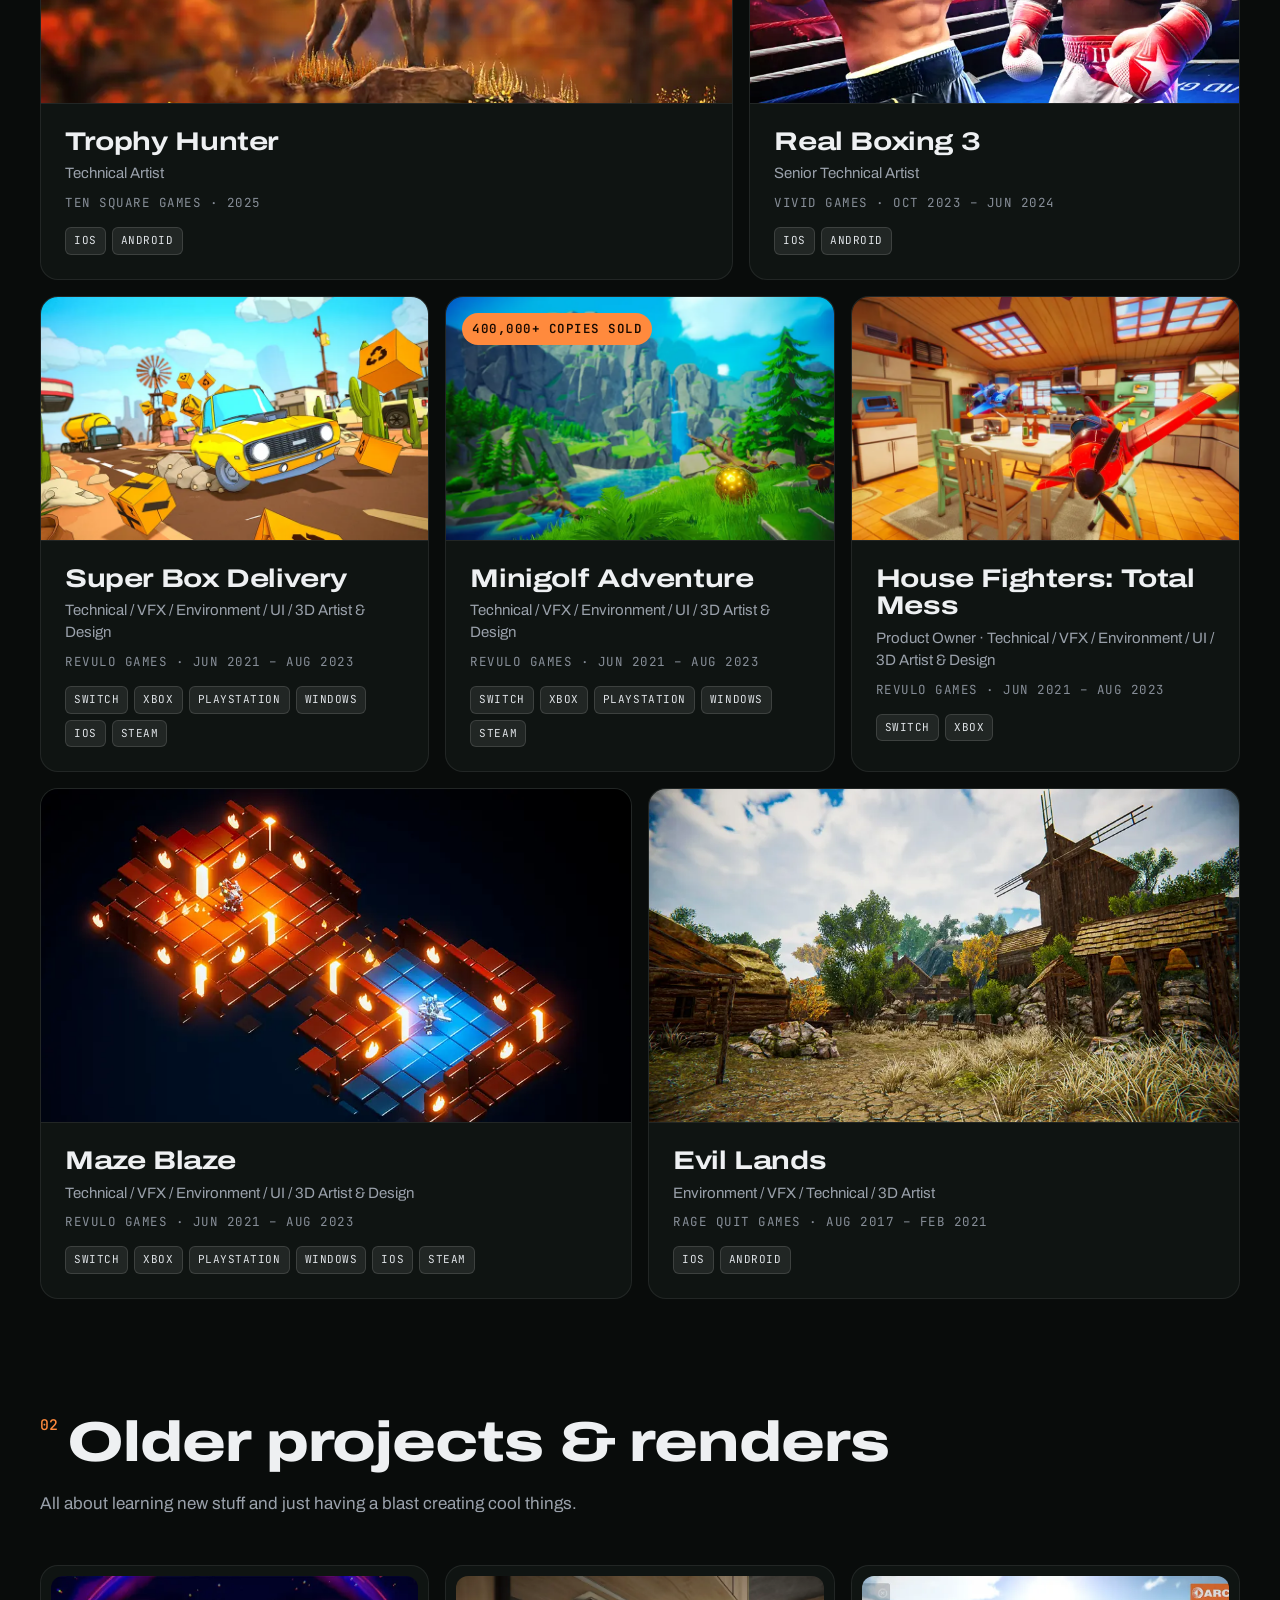
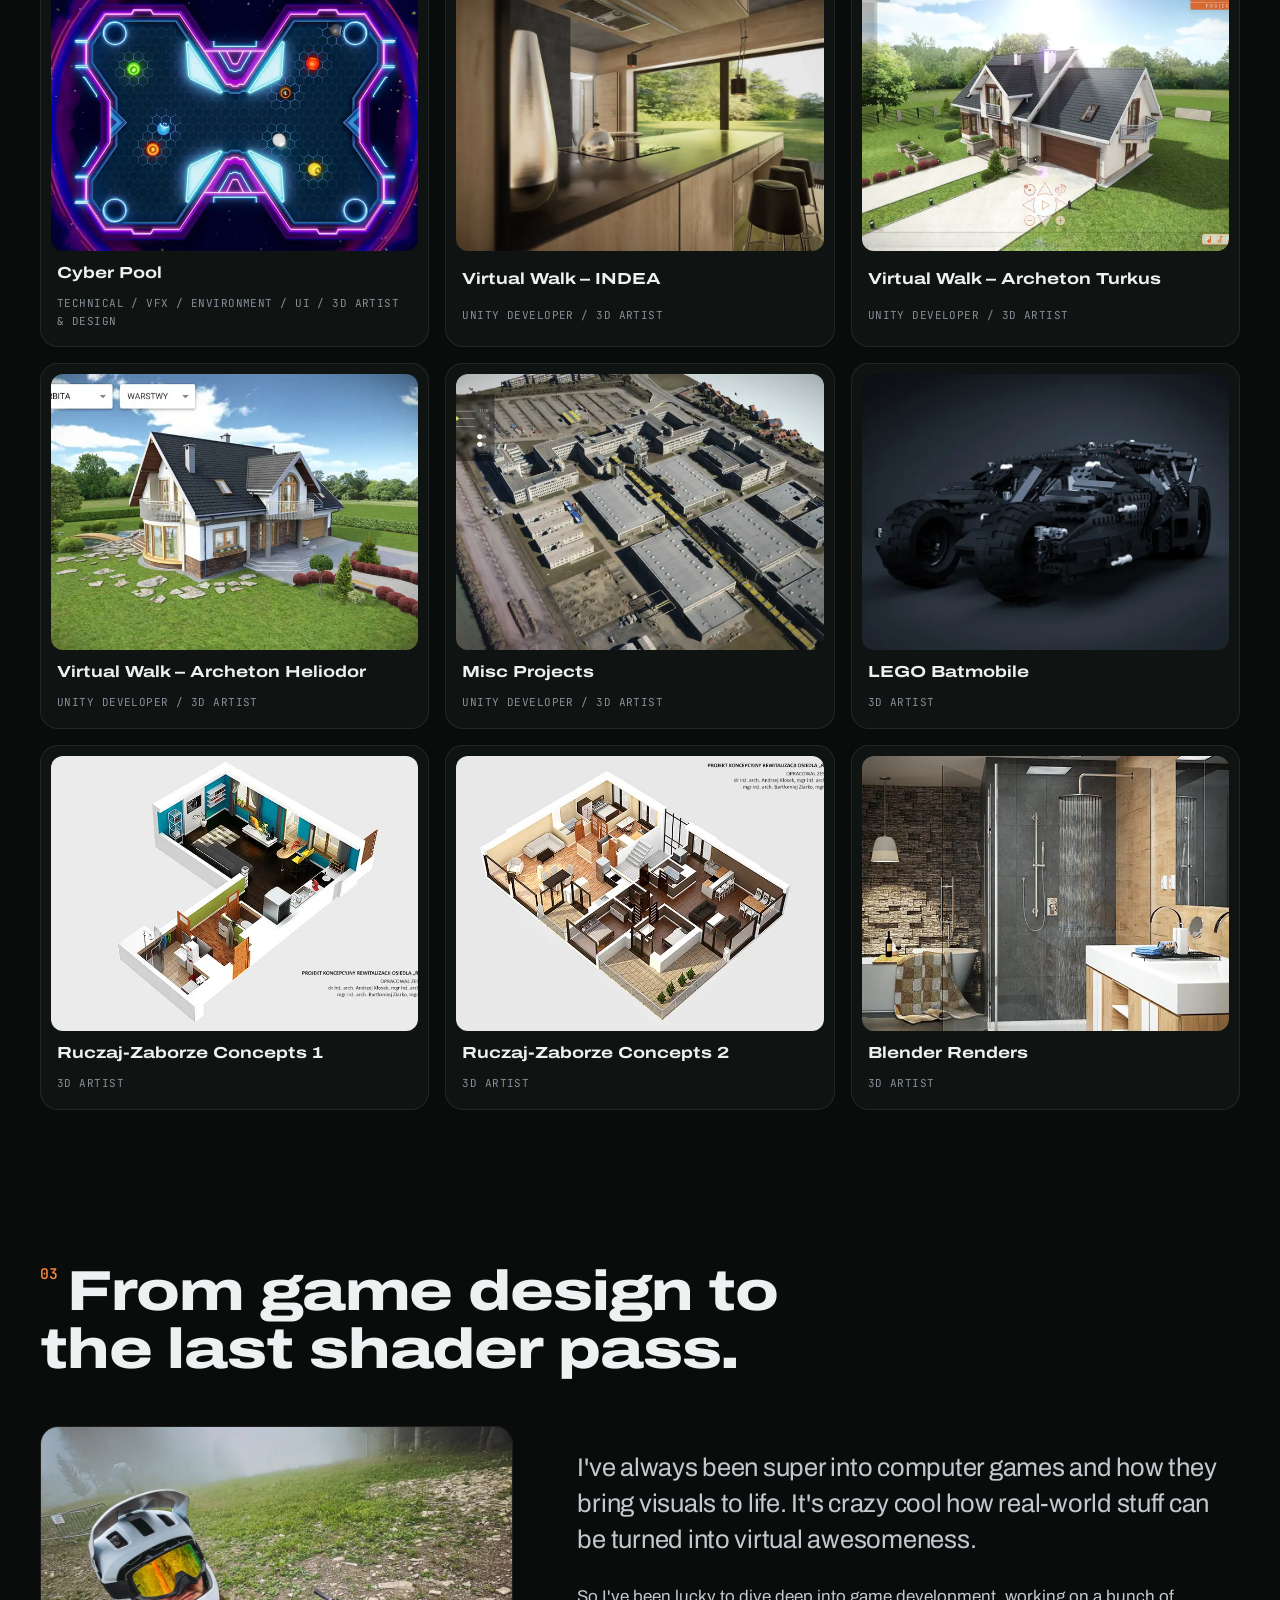
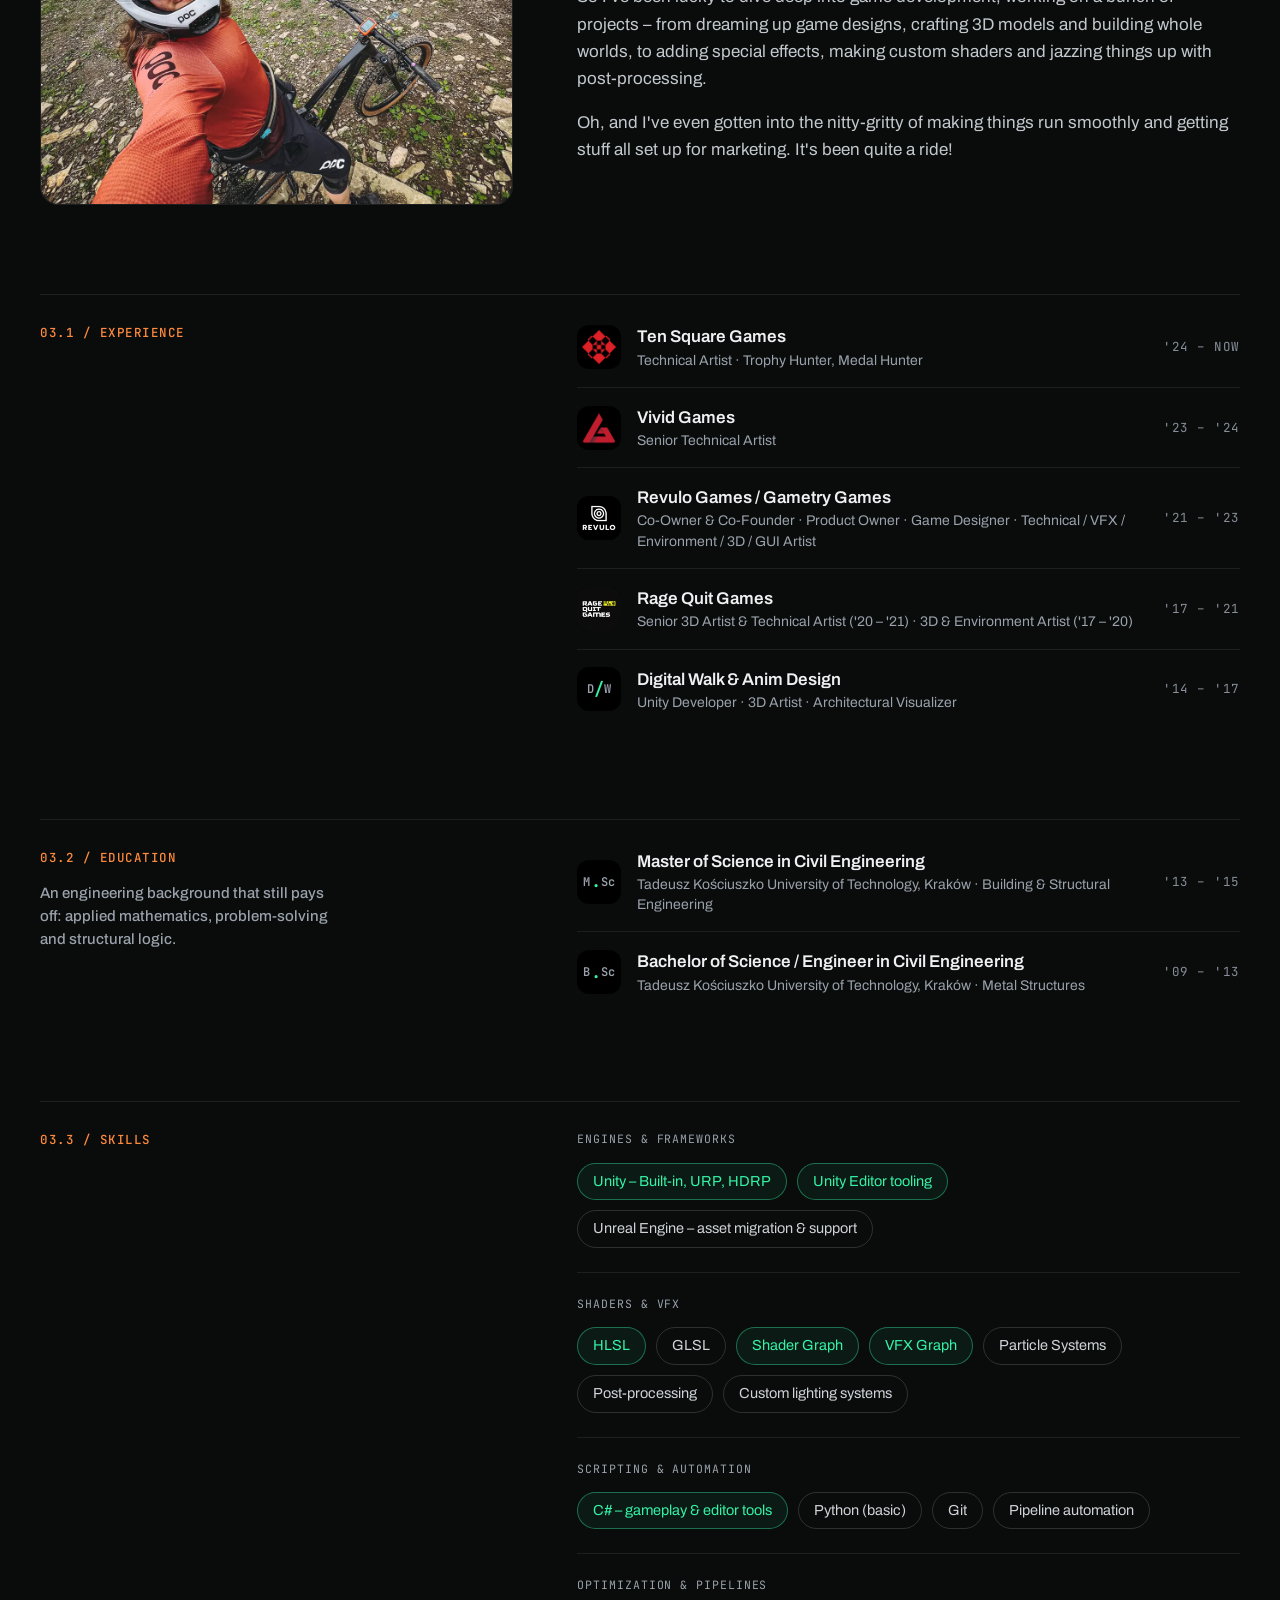
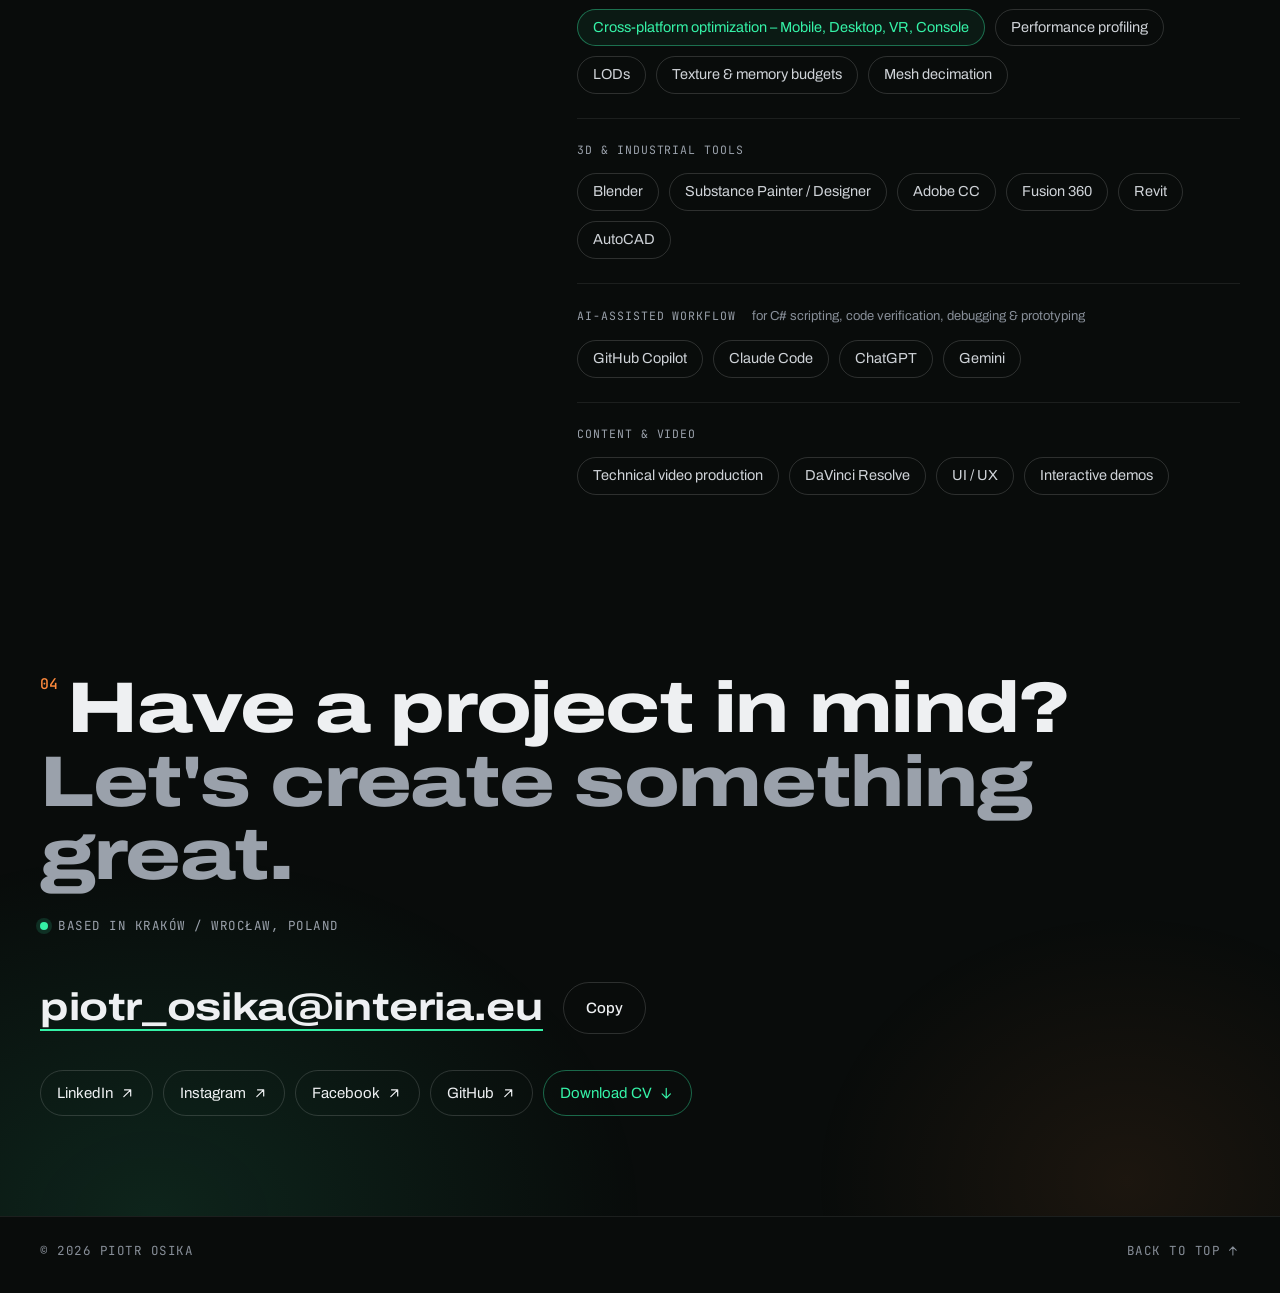
==== commit 036afe45: "Hero: Piotr's own cut-out, drop status line, roles read 3D / UI Co-Authored-By: Claude Opus 5.5 <nor" ====
--- a/index.html
+++ b/index.html
@@ -21,7 +21,7 @@
   <link rel="preconnect" href="https://fonts.googleapis.com">
   <link rel="preconnect" href="https://fonts.gstatic.com" crossorigin>
   <link href="https://fonts.googleapis.com/css2?family=Archivo:wdth,wght@100..125,400..800&family=JetBrains+Mono:wght@400;500&display=swap" rel="stylesheet">
-  <link rel="stylesheet" href="assets/css/style.css?v=20261029c">
+  <link rel="stylesheet" href="assets/css/style.css?v=20261029d">
 </head>
 <body>
   <svg width="0" height="0" style="position:absolute" aria-hidden="true" focusable="false">
@@ -63,15 +63,14 @@
           <span class="hero__line hero__line--accent" style="--i:1">Artist<span class="caret" aria-hidden="true"></span></span>
         </h1>
         <div class="hero__copy">
-          <p class="hero__lead"><span class="hero__roles mono">Tech / VFX / Enviro / 3D&amp;UI</span>If there's anything graphics-related to do in Unity – I'm&nbsp;in!</p>
+          <p class="hero__lead"><span class="hero__roles mono">Tech / VFX / Enviro / 3D / UI</span>If there's anything graphics-related to do in Unity – I'm&nbsp;in!</p>
           <div class="hero__actions">
             <a class="btn btn--primary" href="#work">Explore my work <svg class="i" aria-hidden="true"><use href="#i-arrow-down"/></svg></a>
             <a class="btn btn--ghost" href="assets/Piotr-Osika-Resume.pdf" download>Download CV <span class="mono btn__tag">PDF</span></a>
           </div>
-          <p class="hero__status mono"><span class="dot" aria-hidden="true"></span>Technical Artist @ Ten Square Games</p>
-        </div>
-      </div>
-      <img class="hero__cutout" src="assets/img/me-cutout.webp" alt="Piotr Osika in a pink hoodie and sunglasses" width="778" height="1123" fetchpriority="high">
+        </div>
+      </div>
+      <img class="hero__cutout" src="assets/img/me-cutout.webp?v=2" alt="Piotr Osika in a pink hoodie and sunglasses" width="767" height="1126" fetchpriority="high">
       <p class="hero__stats mono" aria-hidden="true"><span>shader: hero_glass.frag</span><span class="stats">-- fps</span></p>
     </section>
 
@@ -246,7 +245,7 @@
     <p class="lightbox__count mono"></p>
   </div>
 
-  <script src="assets/js/data.js?v=20261029c"></script>
-  <script src="assets/js/main.js?v=20261029c" type="module"></script>
+  <script src="assets/js/data.js?v=20261029d"></script>
+  <script src="assets/js/main.js?v=20261029d" type="module"></script>
 </body>
 </html>
--- a/assets/css/style.css
+++ b/assets/css/style.css
@@ -95,7 +95,6 @@
 /* stage: hello line + huge title sit behind the cut-out; copy and stats sit in front of it */
 .hero__stage { position: relative; }
 .hero__hello { position: relative; z-index: 1; margin: 0 0 .35em; font-size: clamp(18px, 2vw, 28px); font-weight: 500; color: #d5d9de; }
-.hero__status { display: inline-flex; align-items: center; gap: 10px; color: var(--muted); margin: 28px 0 0; }
 .dot { width: 8px; height: 8px; border-radius: 50%; background: var(--accent); box-shadow: 0 0 0 4px #35f2a724; }
 .hero__title { position: relative; z-index: 1; margin: 0; font-weight: 800; font-size: clamp(52px, 8.8vw, 168px); line-height: .86; letter-spacing: -.03em; text-transform: uppercase; }
 .hero__line { display: block; }
@@ -321,7 +320,7 @@
 .hero__line { animation: bucketIn .7s var(--ease-out) calc(120ms + var(--i, 0) * 90ms) both; }
 .hero__cutout { animation: resolveIn .95s var(--ease-out) .15s both; }
 .hero__stats { animation: riseIn .5s var(--ease-out) .85s both; }
-.hero__hello, .hero__lead, .hero__actions, .hero__status { animation: fadeIn .6s var(--ease-out) .5s both; }
+.hero__hello, .hero__lead, .hero__actions { animation: fadeIn .6s var(--ease-out) .5s both; }
 .hero__facts { animation: fadeIn .6s var(--ease-out) .7s both; }
 
 /* ---------- card -> case study continuity (View Transitions) ---------- */
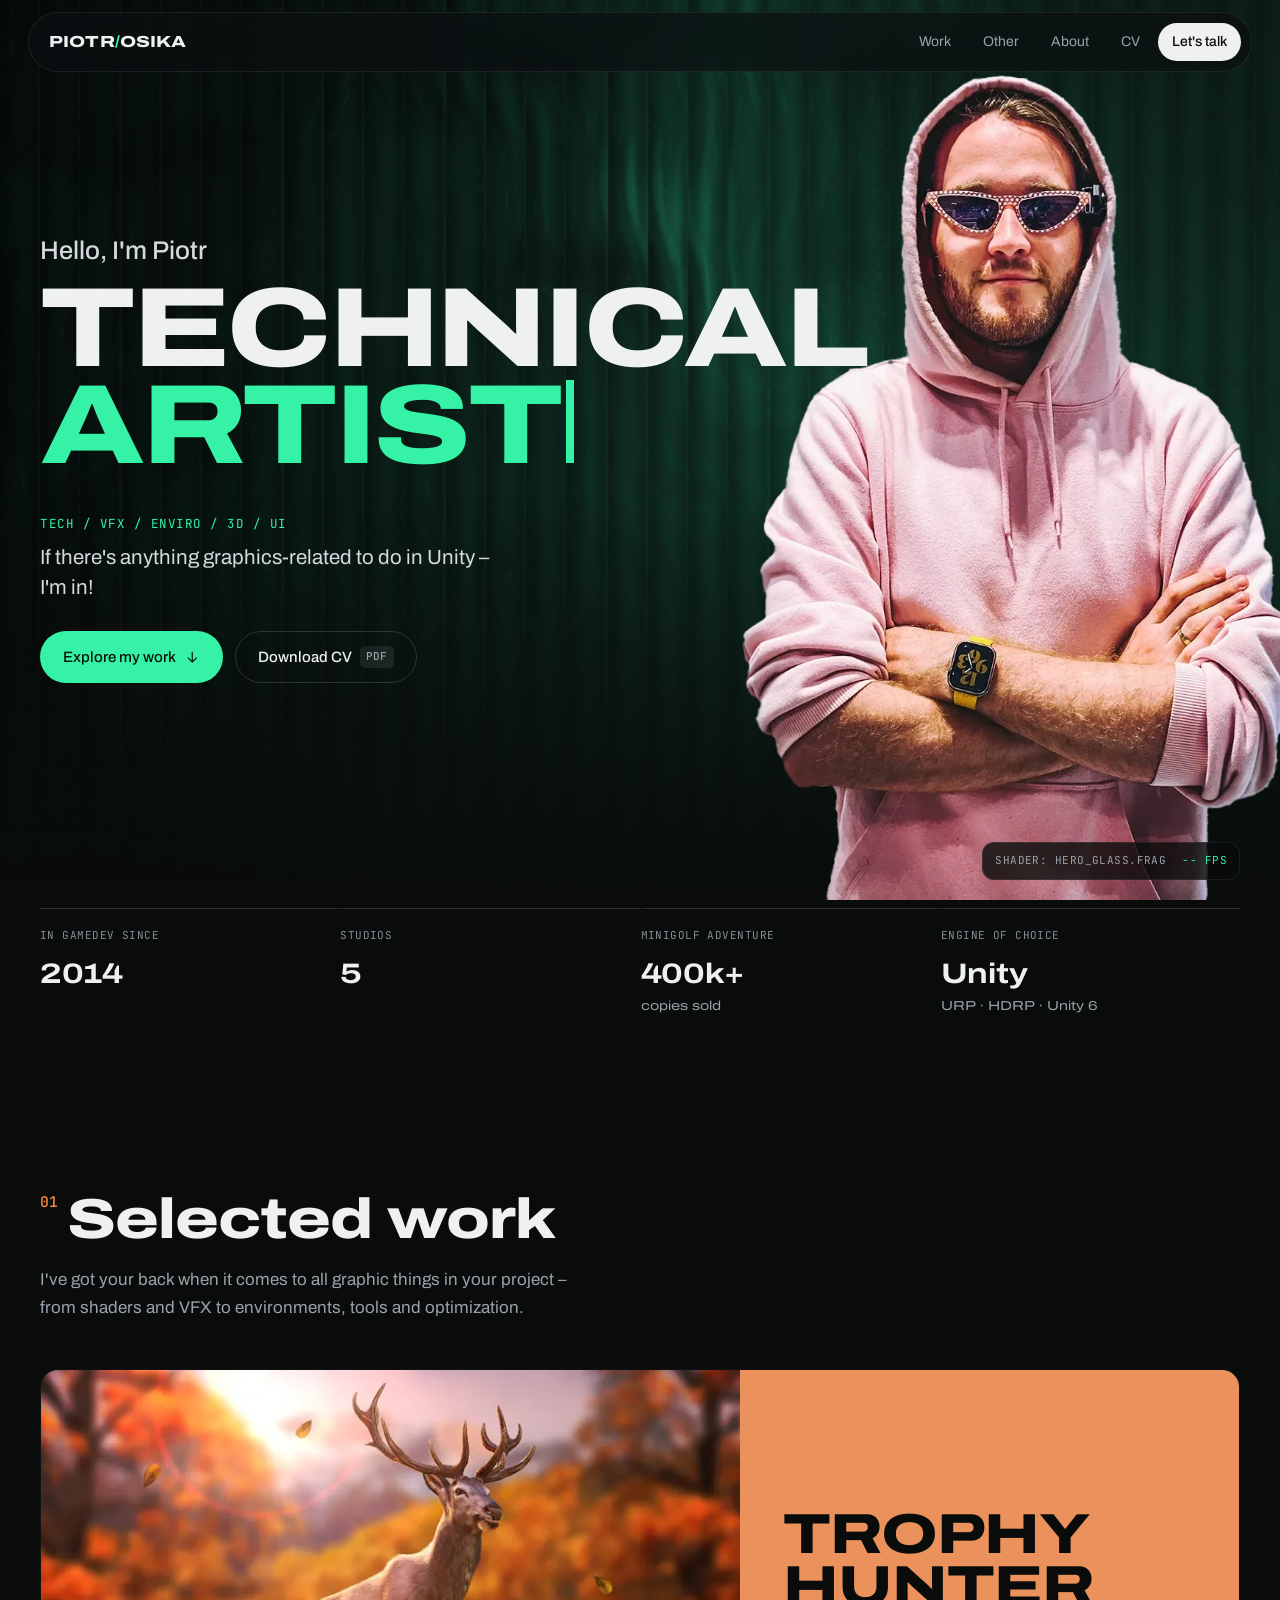
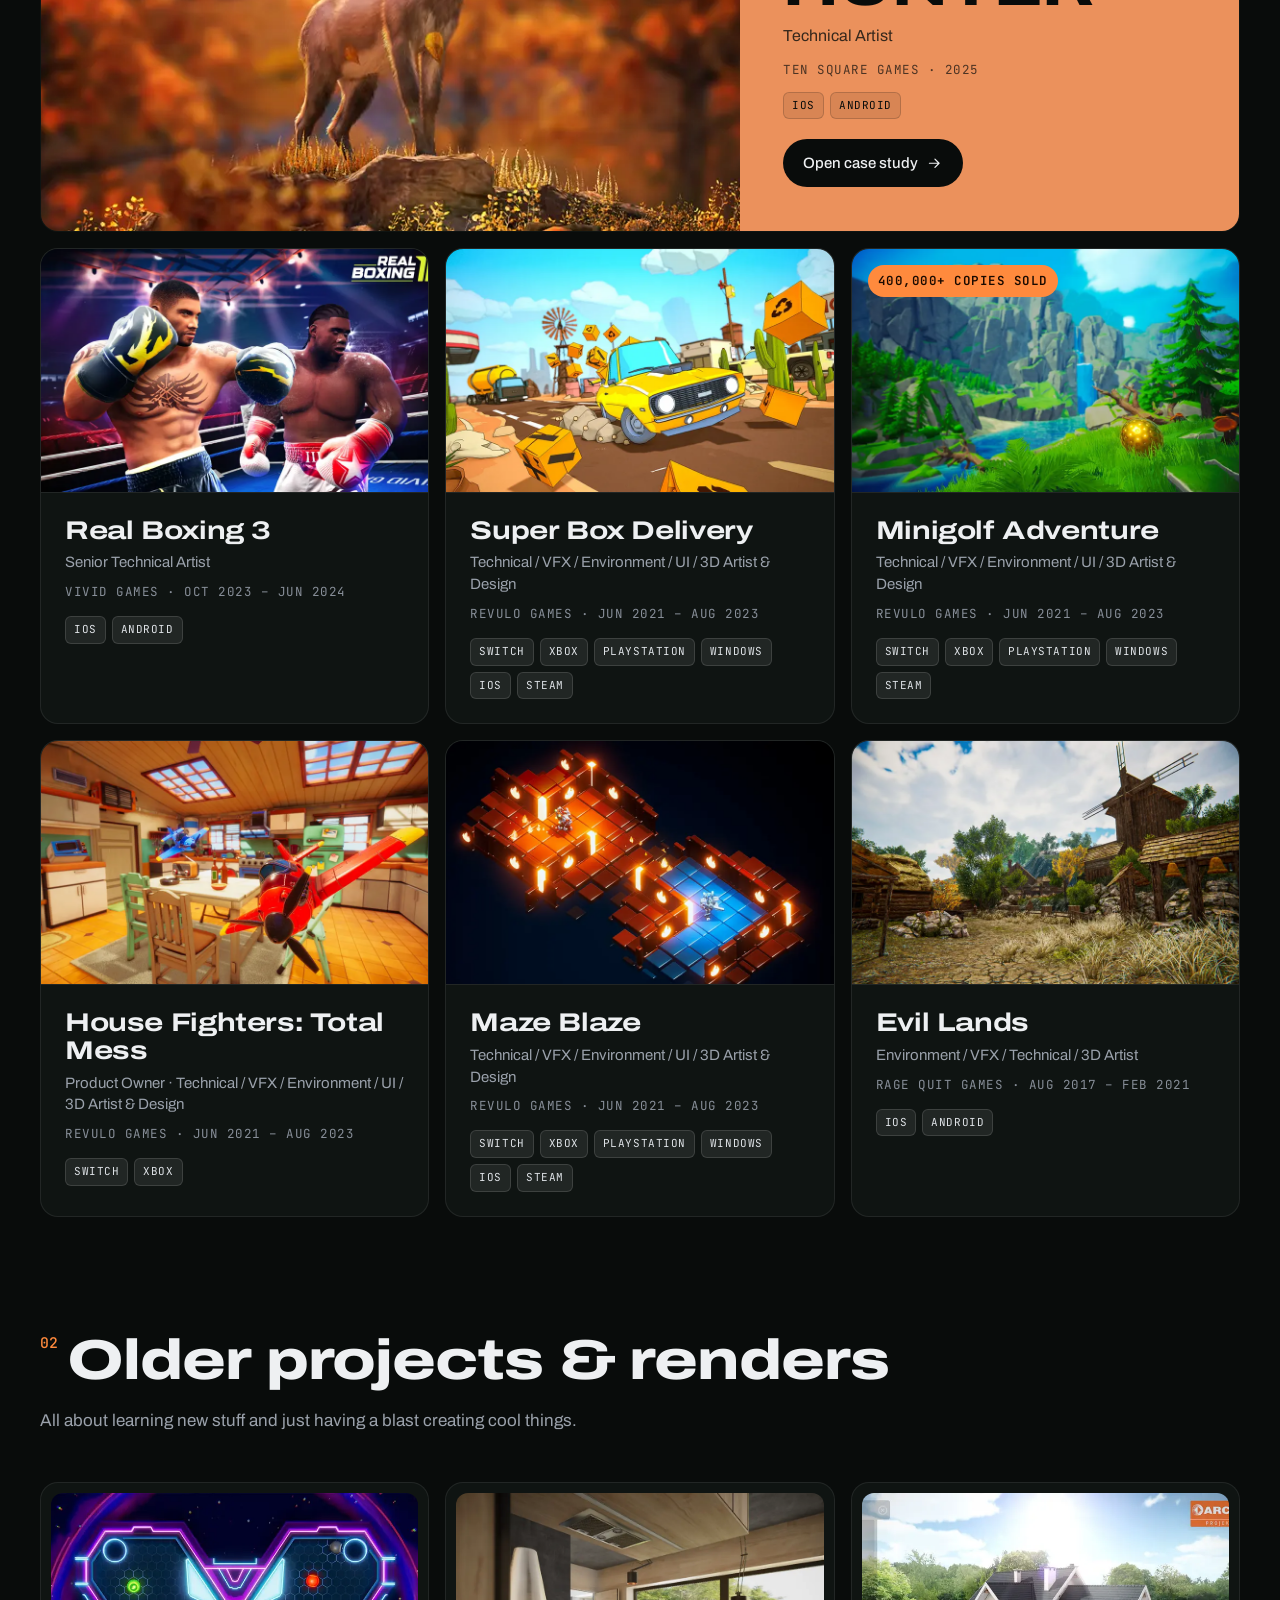
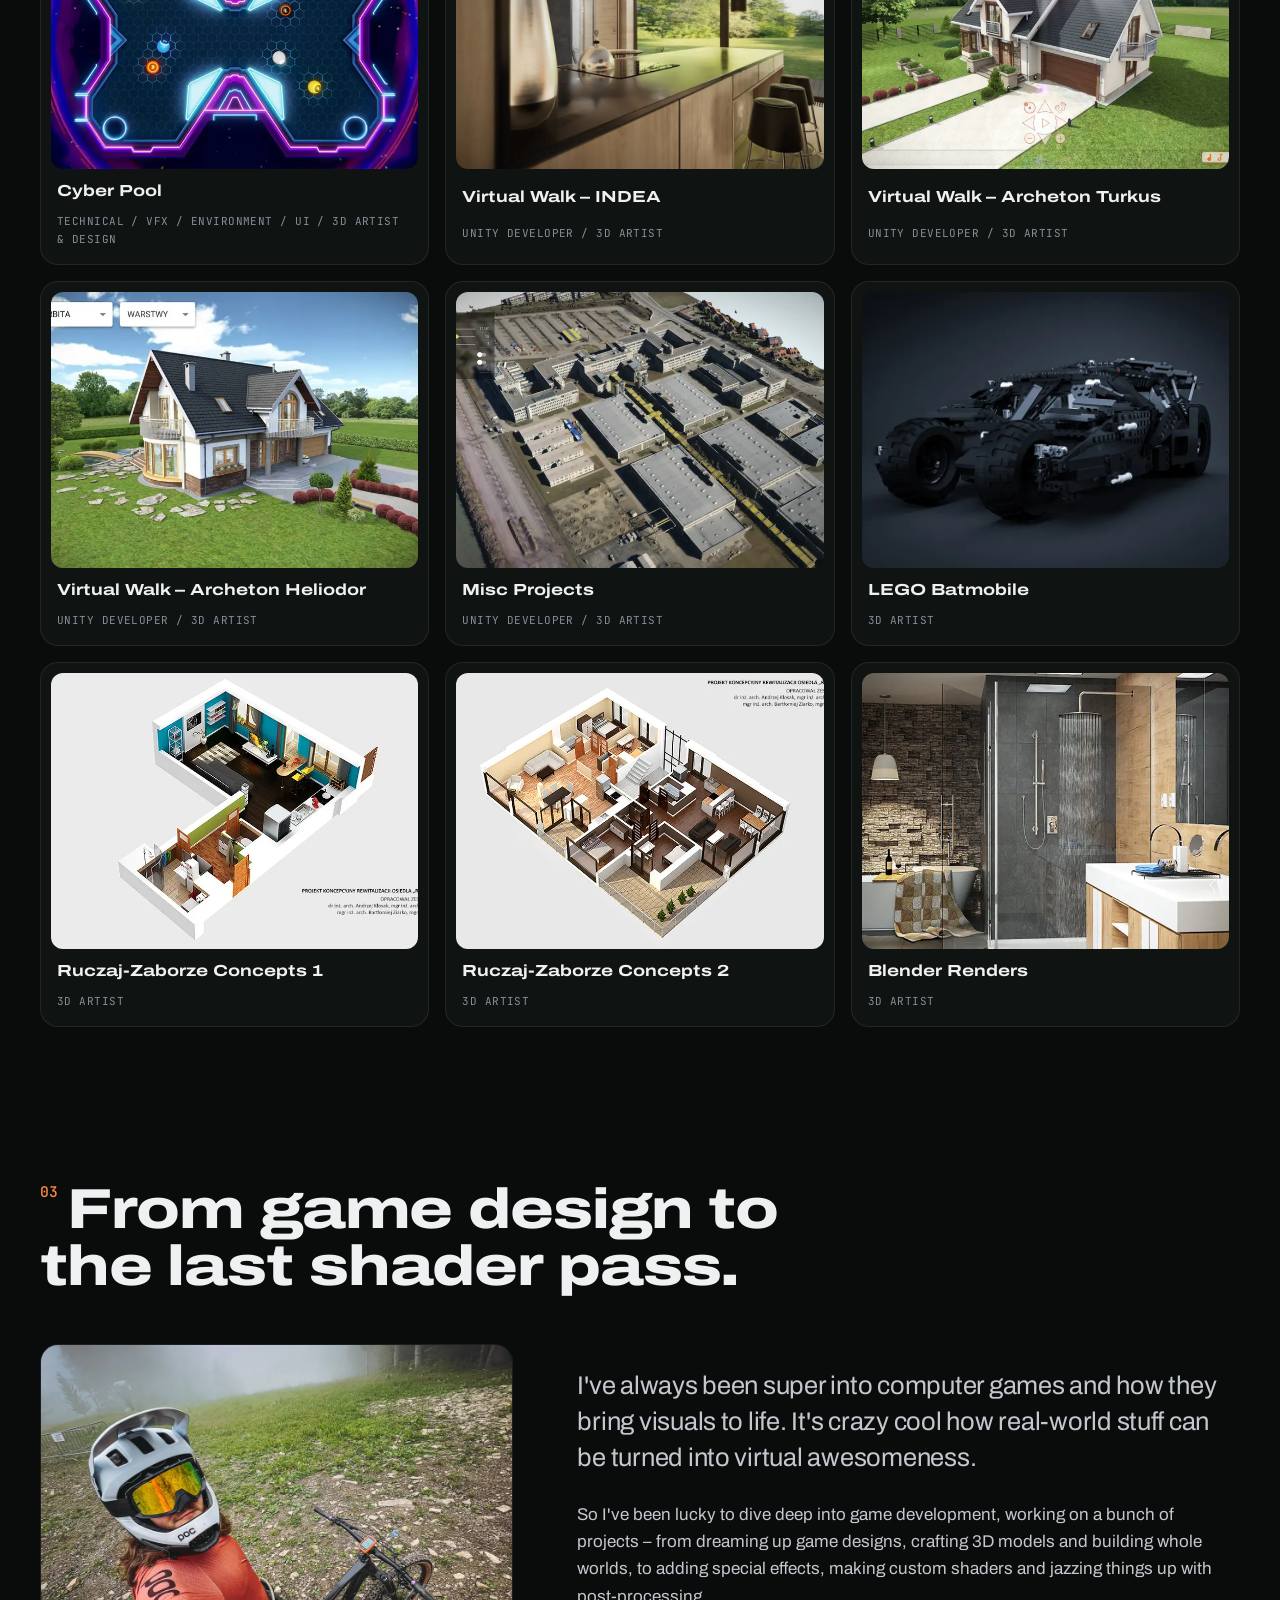
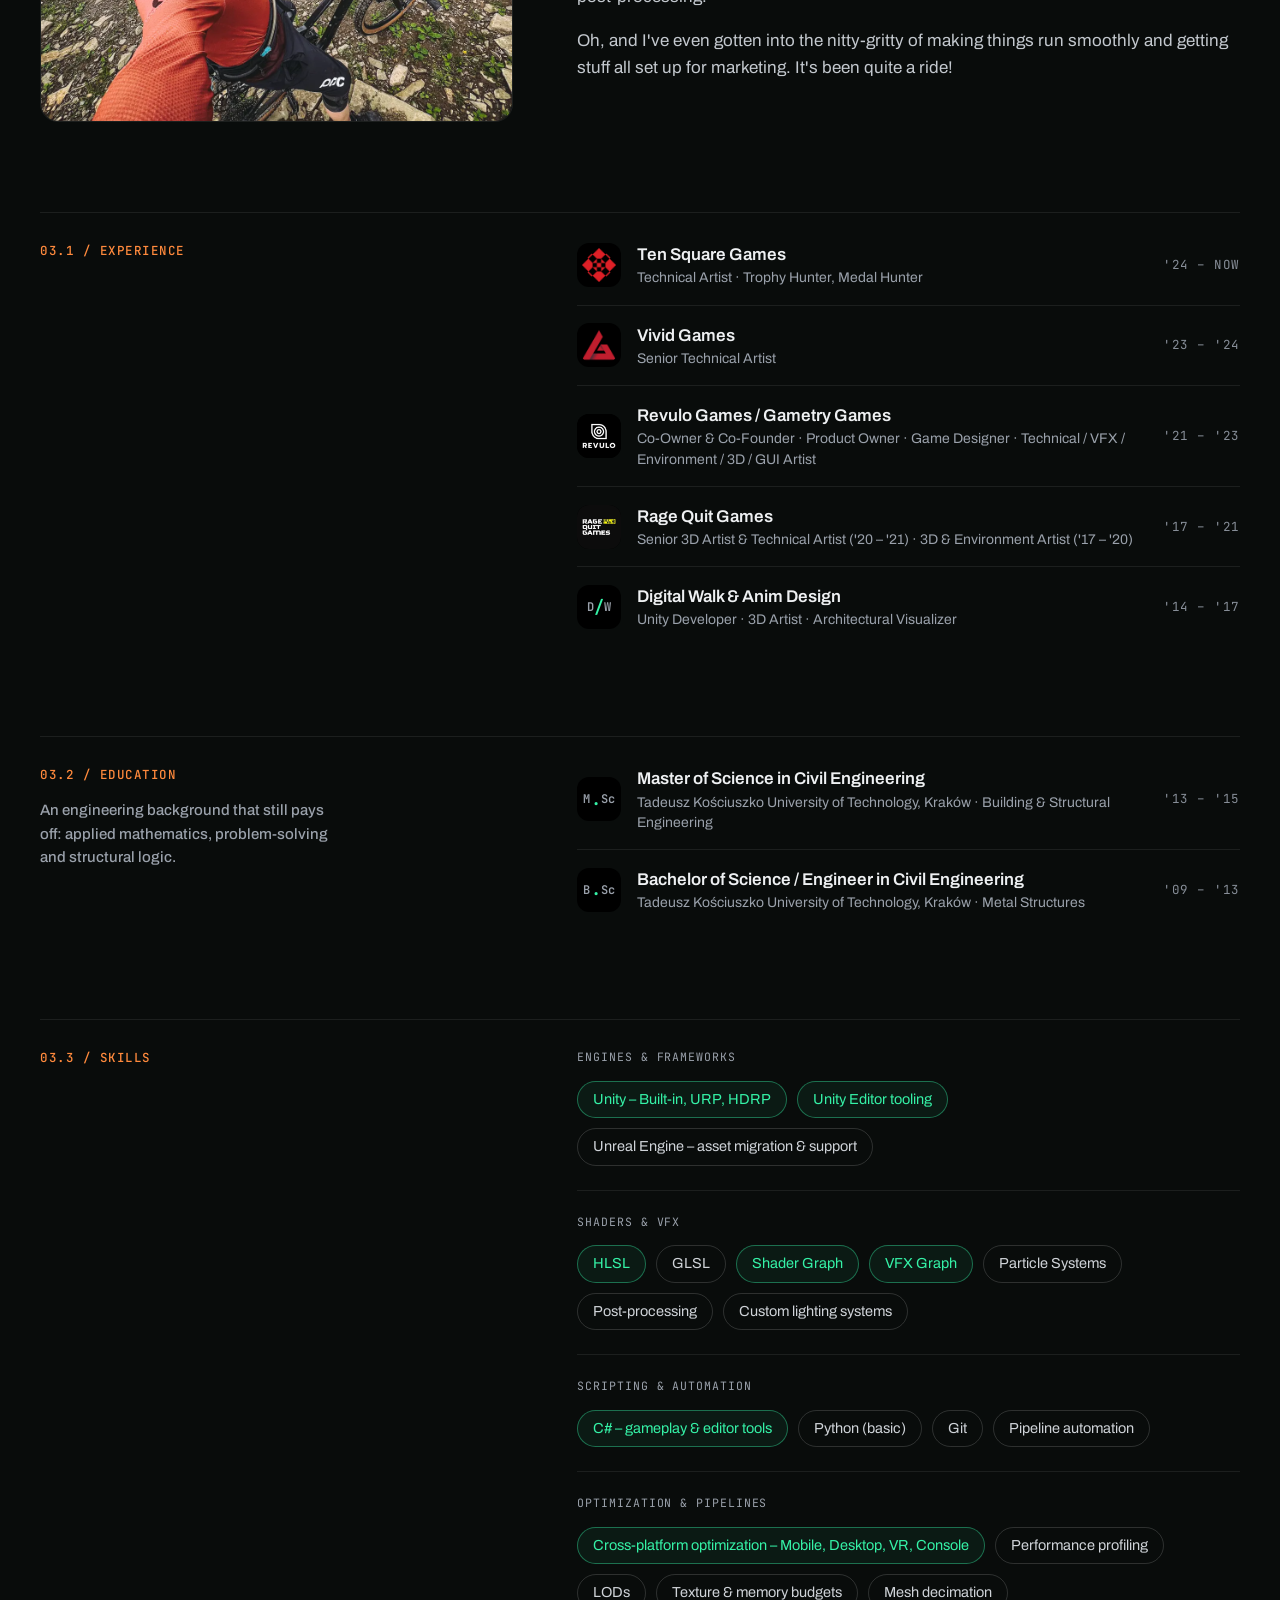
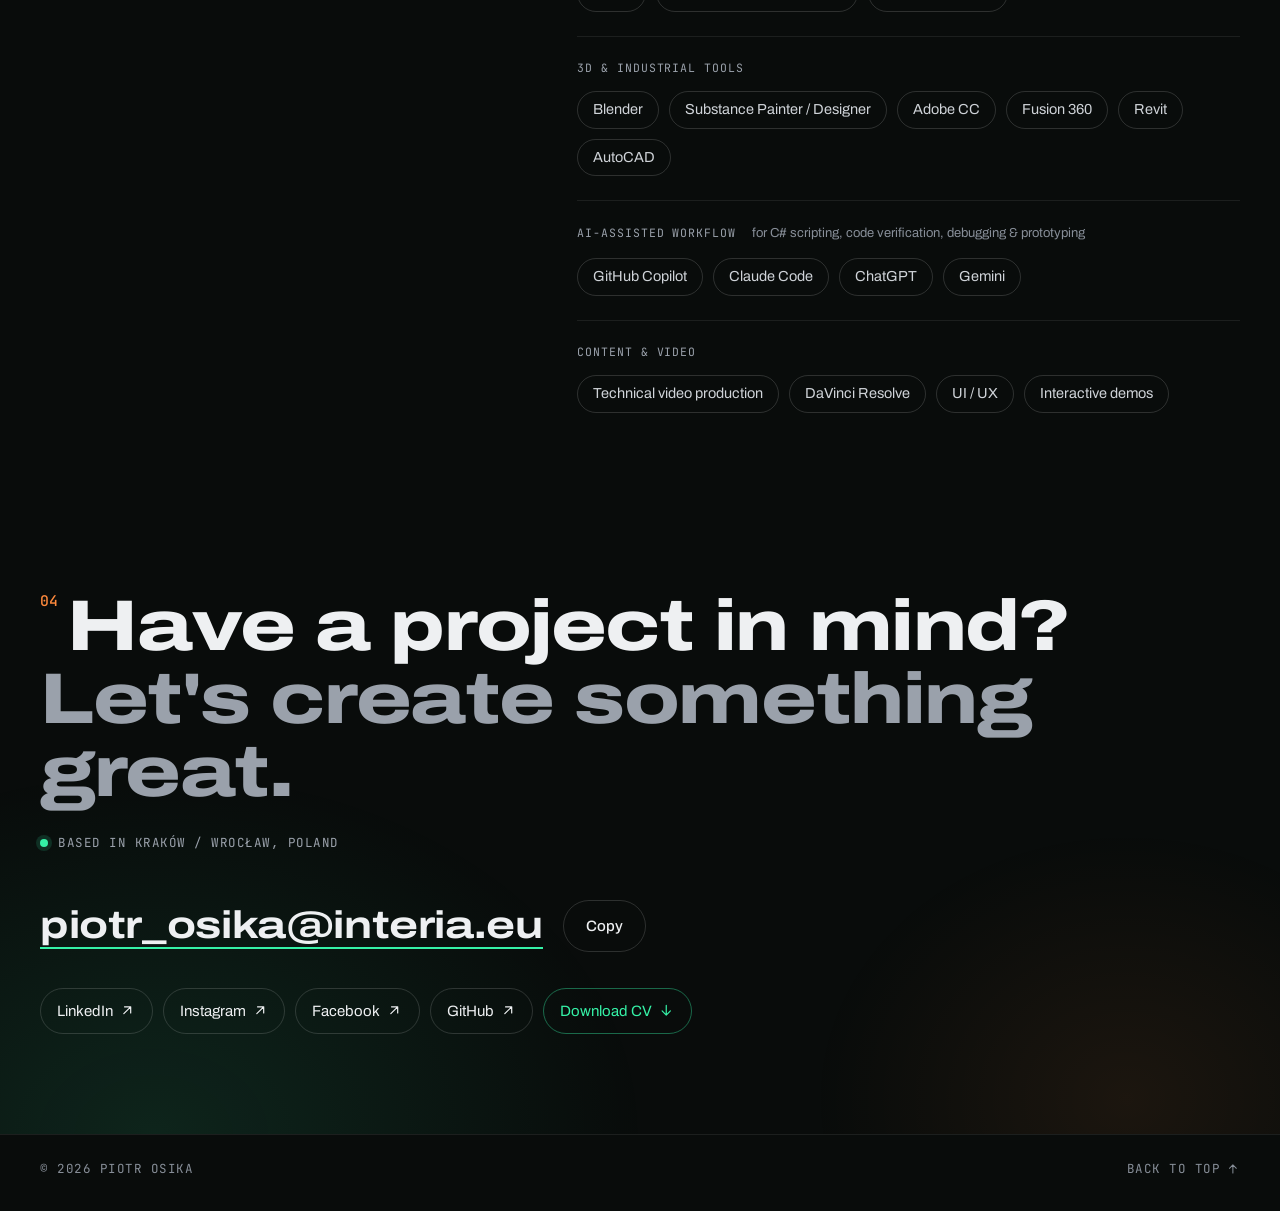
==== commit 79110fcb: "Selected work: lead project as a full-width feature in its own tint; rest settles into an even grid " ====
--- a/index.html
+++ b/index.html
@@ -21,7 +21,7 @@
   <link rel="preconnect" href="https://fonts.googleapis.com">
   <link rel="preconnect" href="https://fonts.gstatic.com" crossorigin>
   <link href="https://fonts.googleapis.com/css2?family=Archivo:wdth,wght@100..125,400..800&family=JetBrains+Mono:wght@400;500&display=swap" rel="stylesheet">
-  <link rel="stylesheet" href="assets/css/style.css?v=20261029d">
+  <link rel="stylesheet" href="assets/css/style.css?v=20261029e">
 </head>
 <body>
   <svg width="0" height="0" style="position:absolute" aria-hidden="true" focusable="false">
@@ -245,7 +245,7 @@
     <p class="lightbox__count mono"></p>
   </div>
 
-  <script src="assets/js/data.js?v=20261029d"></script>
-  <script src="assets/js/main.js?v=20261029d" type="module"></script>
+  <script src="assets/js/data.js?v=20261029e"></script>
+  <script src="assets/js/main.js?v=20261029e" type="module"></script>
 </body>
 </html>
--- a/assets/css/style.css
+++ b/assets/css/style.css
@@ -143,9 +143,7 @@
   background: var(--bg-2); border: 1px solid var(--line);
   transition: border-color .3s, transform .4s var(--ease);
 }
-.card:nth-child(1) { --span: 7; }
-.card:nth-child(2) { --span: 5; }
-.card:nth-child(3), .card:nth-child(4), .card:nth-child(5) { --span: 4; --media-h: clamp(200px, 19vw, 280px); }
+.card:nth-child(n + 2) { --span: 4; --media-h: clamp(200px, 19vw, 280px); }
 .card__media { position: relative; height: var(--media-h); overflow: hidden; background: var(--surface); }
 .card__media img { position: absolute; inset: 0; width: 100%; height: 100%; object-fit: cover; transition: transform .9s var(--ease); }
 /* body grows so cards in one row share a height; content sticks to the top so titles line up */
@@ -166,6 +164,18 @@
 .card:hover .card__title, .card:focus-visible .card__title { color: var(--tint, var(--accent)); }
 .card:hover .card__media img, .card:focus-visible .card__media img { transform: scale(1.06); }
 .card:hover .card__go, .card:focus-visible .card__go { transform: none; opacity: 1; }
+
+/* the lead project: image beside a panel in its own tint at full strength, set in display type */
+.card--feature { --span: 12; display: grid; grid-template-columns: 7fr 5fr; border-color: transparent; }
+.card--feature .card__media { height: auto; min-height: clamp(320px, 36vw, 540px); }
+.card--feature .card__body { align-content: end; gap: 12px; padding: clamp(24px, 3.4vw, 48px); border-top: 0; background: var(--tint); color: var(--bg); }
+.card--feature .card__title, .card--feature:hover .card__title, .card--feature:focus-visible .card__title { color: var(--bg); font-size: clamp(34px, 4.4vw, 68px); line-height: .92; letter-spacing: -.02em; font-weight: 800; text-transform: uppercase; text-wrap: balance; }
+.card--feature .card__role { color: #090c0bcc; font-size: 16px; -webkit-line-clamp: 3; }
+.card--feature .card__meta { color: #090c0bb3; margin: 0; }
+.card--feature .plats li { background: #090c0b14; border-color: #090c0b2e; color: var(--bg); }
+.card--feature .card__go { display: none; }
+.card__cta { justify-self: start; display: inline-flex; align-items: center; gap: 8px; margin-top: 8px; padding: 12px 20px; border-radius: 999px; background: var(--bg); color: var(--text); font-weight: 500; font-size: 15px; transition: gap .25s var(--ease-out); }
+.card--feature:hover .card__cta, .card--feature:focus-visible .card__cta { gap: 12px; }
 
 .plats { display: flex; flex-wrap: wrap; gap: 6px; margin: 0; padding: 0; list-style: none; }
 .plats li { font-family: var(--mono); font-size: 11px; letter-spacing: .05em; text-transform: uppercase; padding: 4px 8px; border-radius: 6px; background: #ffffff14; border: 1px solid #ffffff1f; color: #dfe3e7; }
@@ -334,8 +344,7 @@
 
 /* ---------- responsive ---------- */
 @media (max-width: 1024px) {
-  .card:nth-child(n) { --span: 6; --media-h: clamp(200px, 28vw, 300px); }
-  .card:nth-child(1) { --span: 12; --media-h: clamp(260px, 42vw, 440px); }
+  .card:nth-child(n + 2) { --span: 6; --media-h: clamp(200px, 28vw, 300px); }
 }
 @media (max-width: 820px) {
   /* phones/tablets: the cut-out steps back behind the title; copy sits on the darkened lower edge */
@@ -366,7 +375,9 @@
   .nav.is-open .nav__menu { display: flex; }
   .nav__menu a { padding: 13px 16px; font-size: 16px; border-radius: 14px; color: var(--text); }
   .bento { gap: 12px; }
-  .card:nth-child(n) { --span: 12; --media-h: 56vw; }
+  .card:nth-child(n + 2) { --span: 12; --media-h: 56vw; }
+  .card--feature { grid-template-columns: 1fr; }
+  .card--feature .card__media { min-height: 0; height: 56vw; }
   .card__go { opacity: 1; transform: none; width: 40px; height: 40px; font-size: 18px; }
   .tiles { grid-template-columns: repeat(2, 1fr); gap: 10px; }
   .tile:last-child:nth-child(odd) { grid-column: 1 / -1; } /* no orphan in the last row */
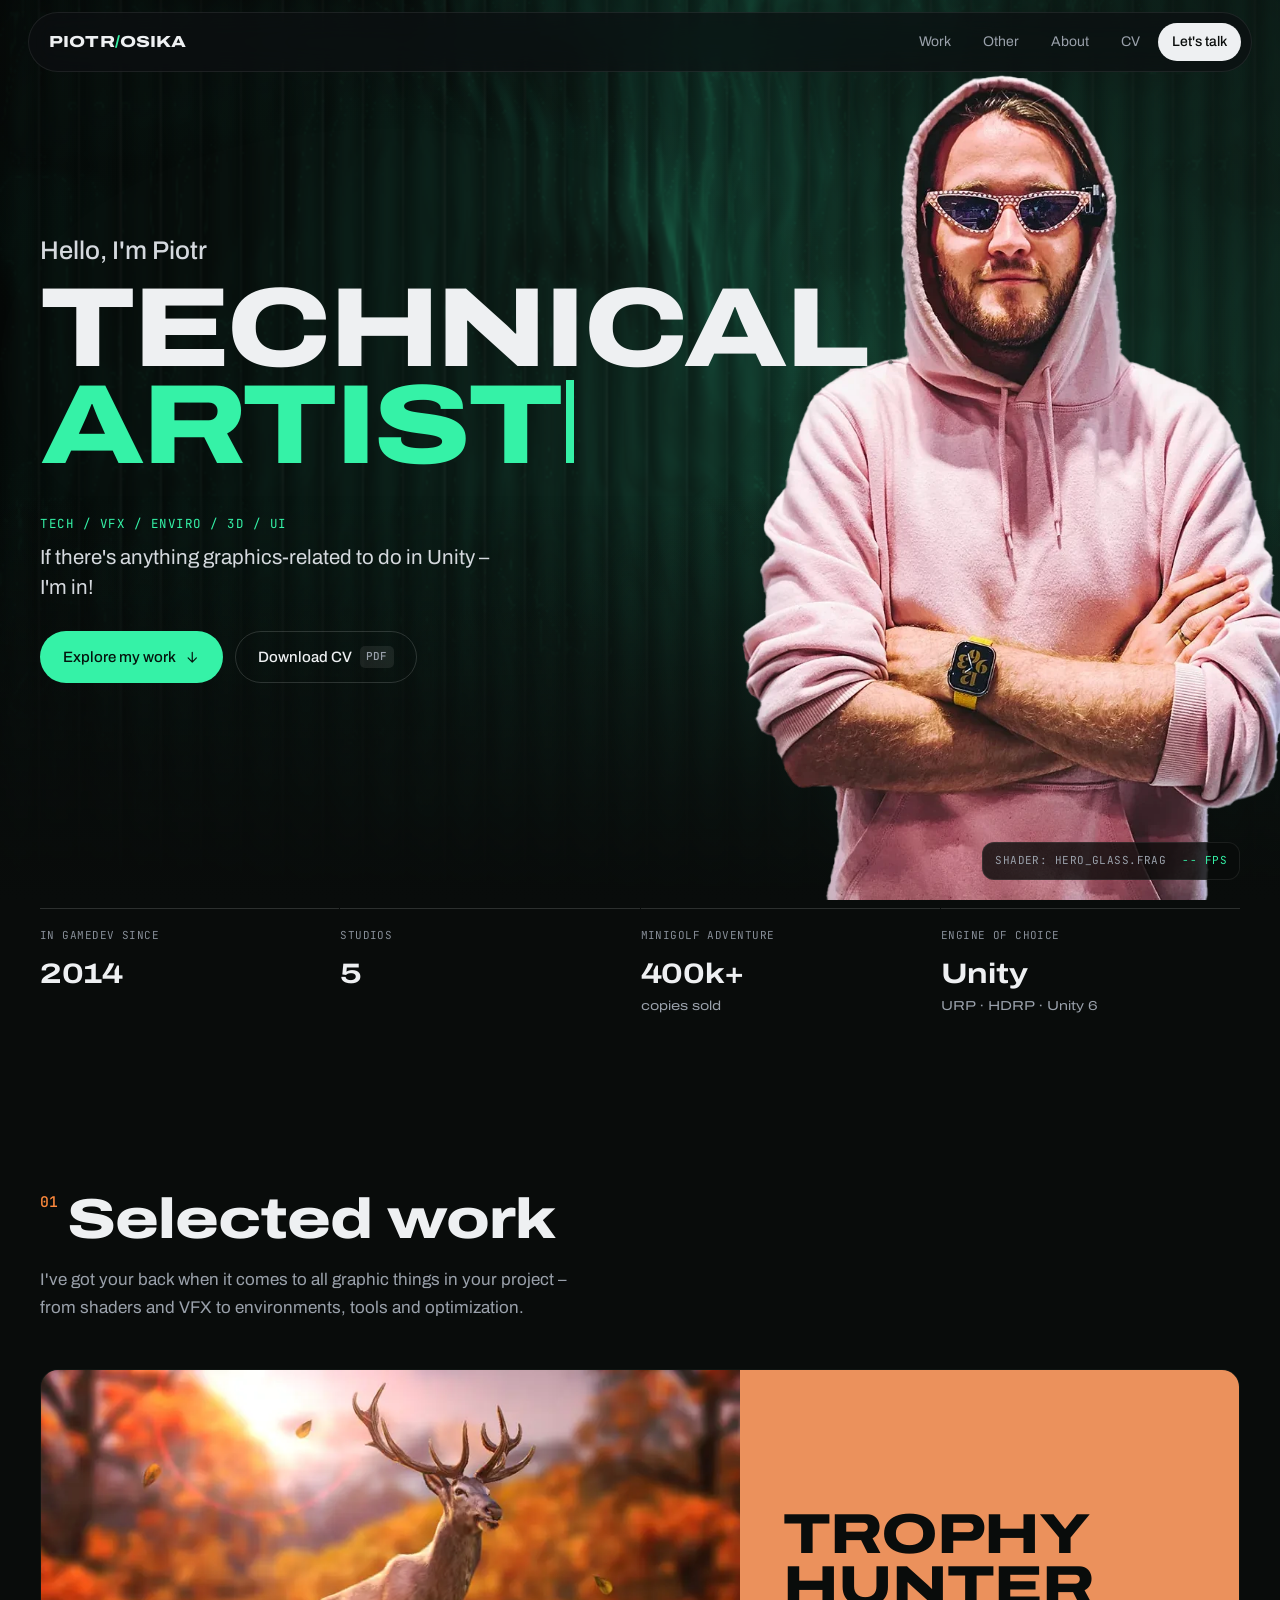
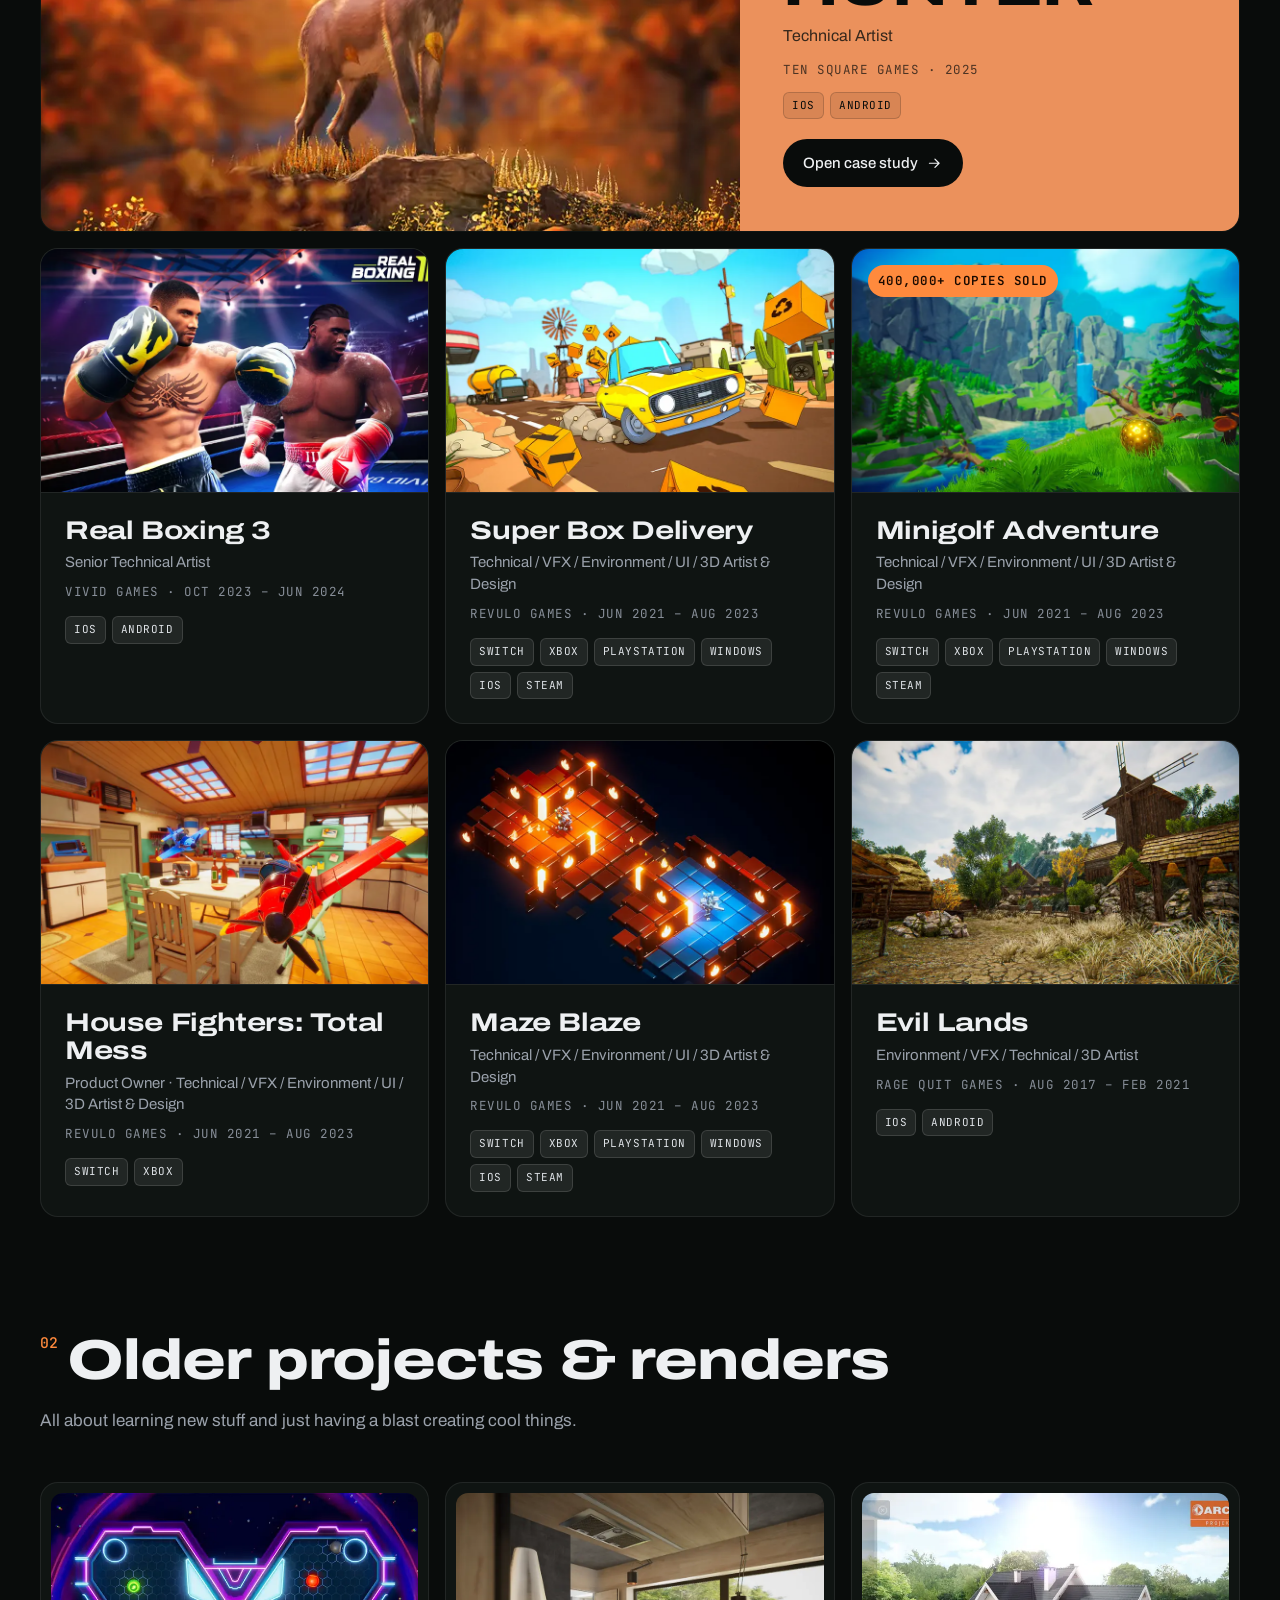
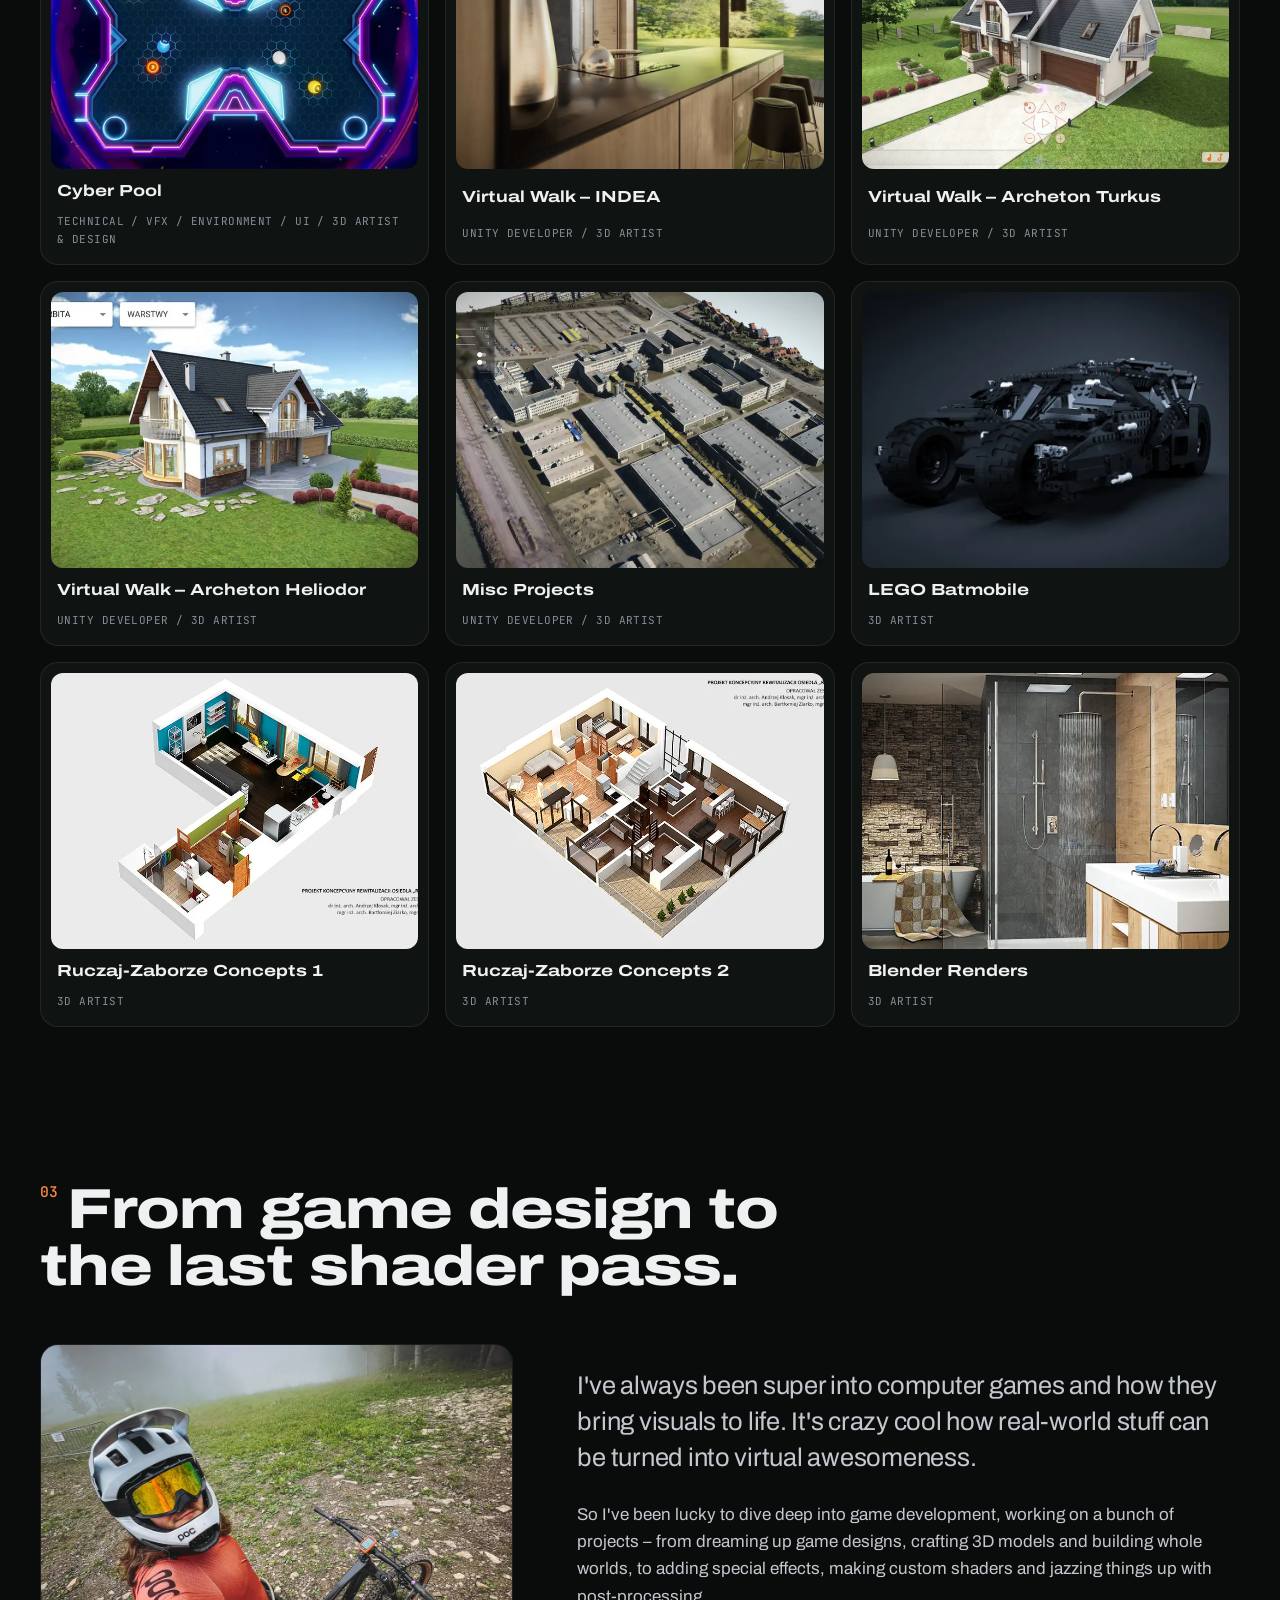
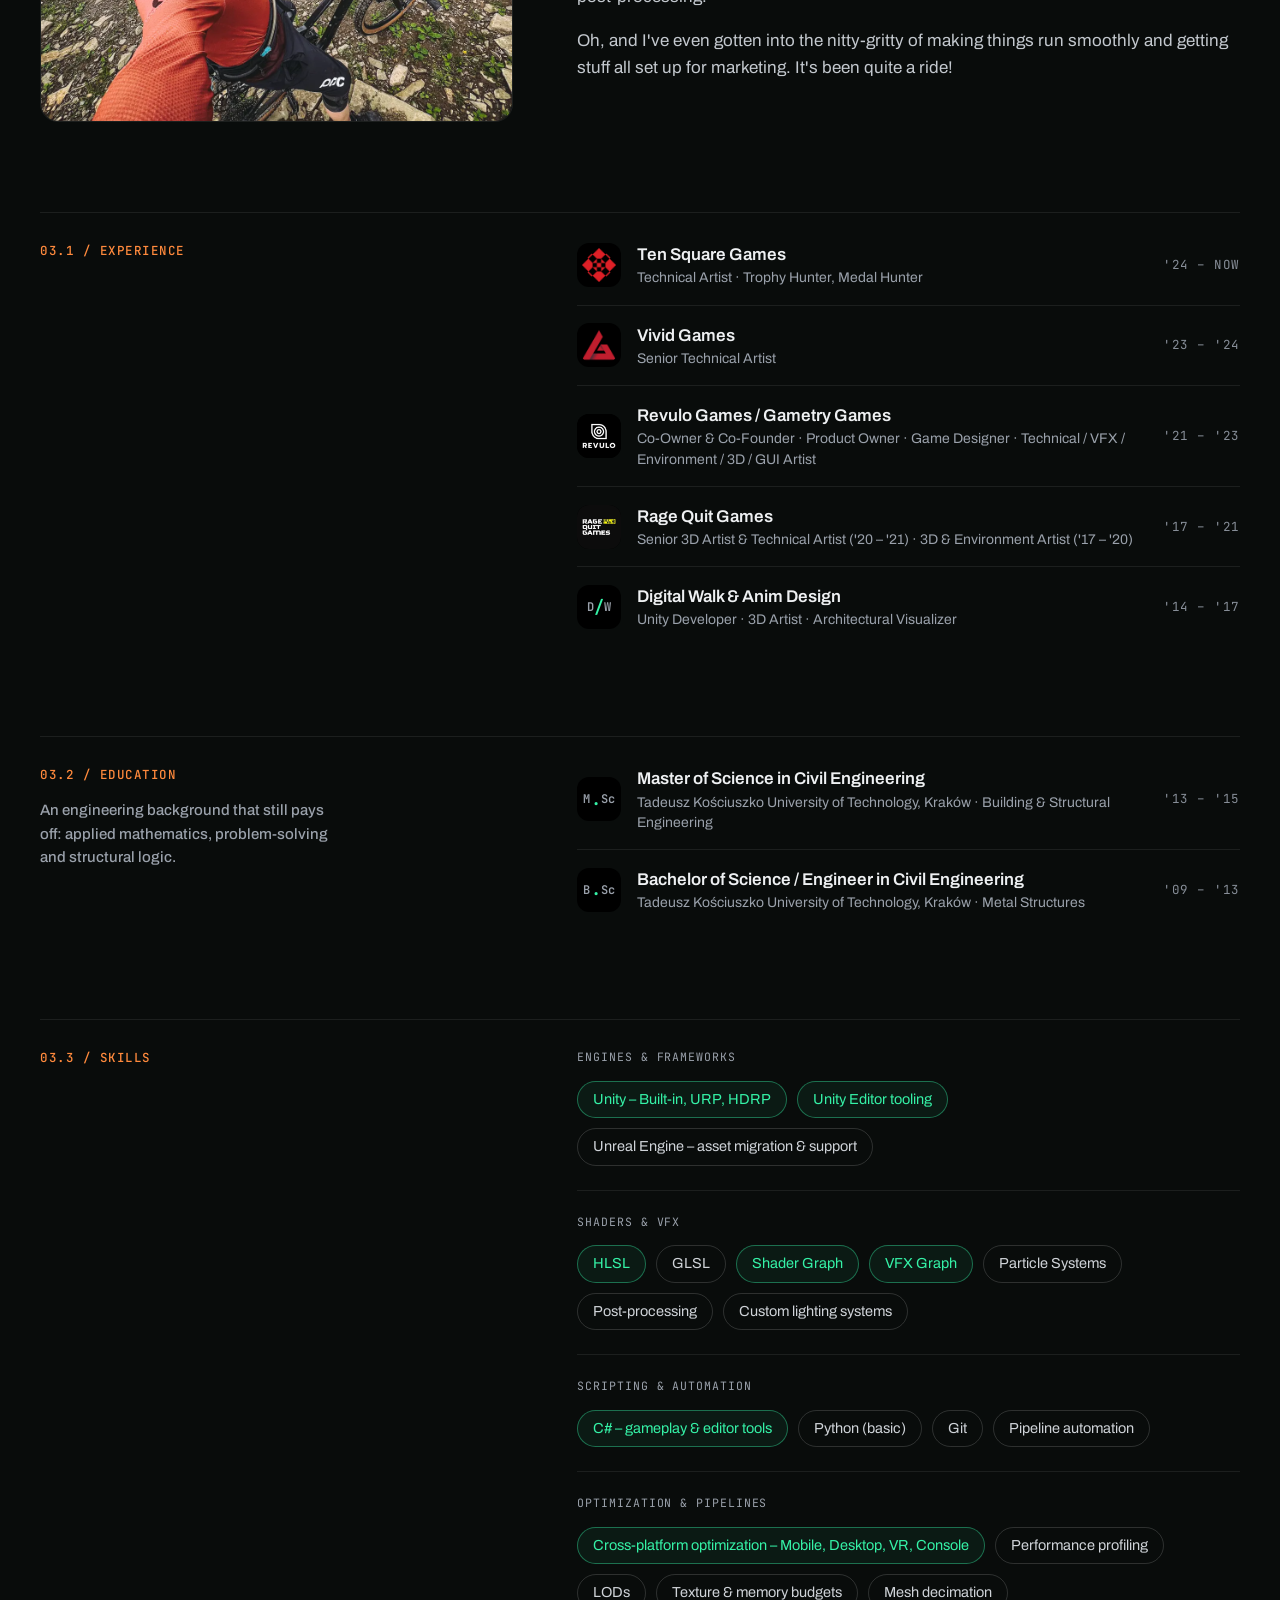
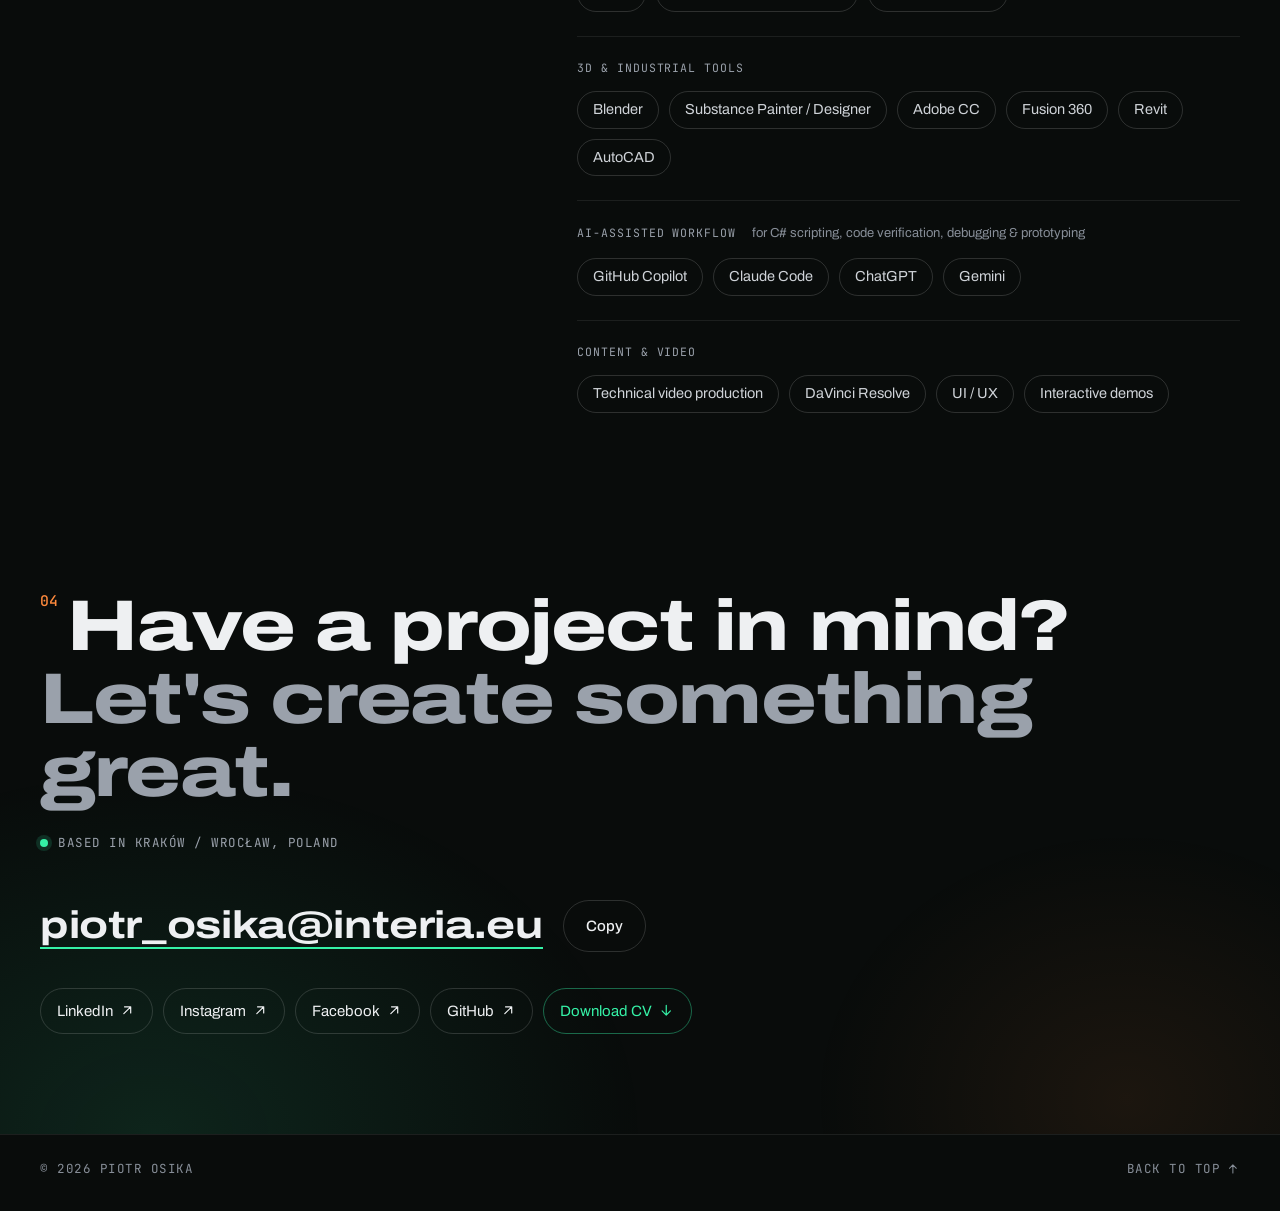
==== commit 21de8243: "Trophy Hunter gallery: split four stacked screenshots into eight (splitV build option) Co-Authored-B" ====
--- a/index.html
+++ b/index.html
@@ -21,7 +21,7 @@
   <link rel="preconnect" href="https://fonts.googleapis.com">
   <link rel="preconnect" href="https://fonts.gstatic.com" crossorigin>
   <link href="https://fonts.googleapis.com/css2?family=Archivo:wdth,wght@100..125,400..800&family=JetBrains+Mono:wght@400;500&display=swap" rel="stylesheet">
-  <link rel="stylesheet" href="assets/css/style.css?v=20261029e">
+  <link rel="stylesheet" href="assets/css/style.css?v=20261029f">
 </head>
 <body>
   <svg width="0" height="0" style="position:absolute" aria-hidden="true" focusable="false">
@@ -245,7 +245,7 @@
     <p class="lightbox__count mono"></p>
   </div>
 
-  <script src="assets/js/data.js?v=20261029e"></script>
-  <script src="assets/js/main.js?v=20261029e" type="module"></script>
+  <script src="assets/js/data.js?v=20261029f"></script>
+  <script src="assets/js/main.js?v=20261029f" type="module"></script>
 </body>
 </html>
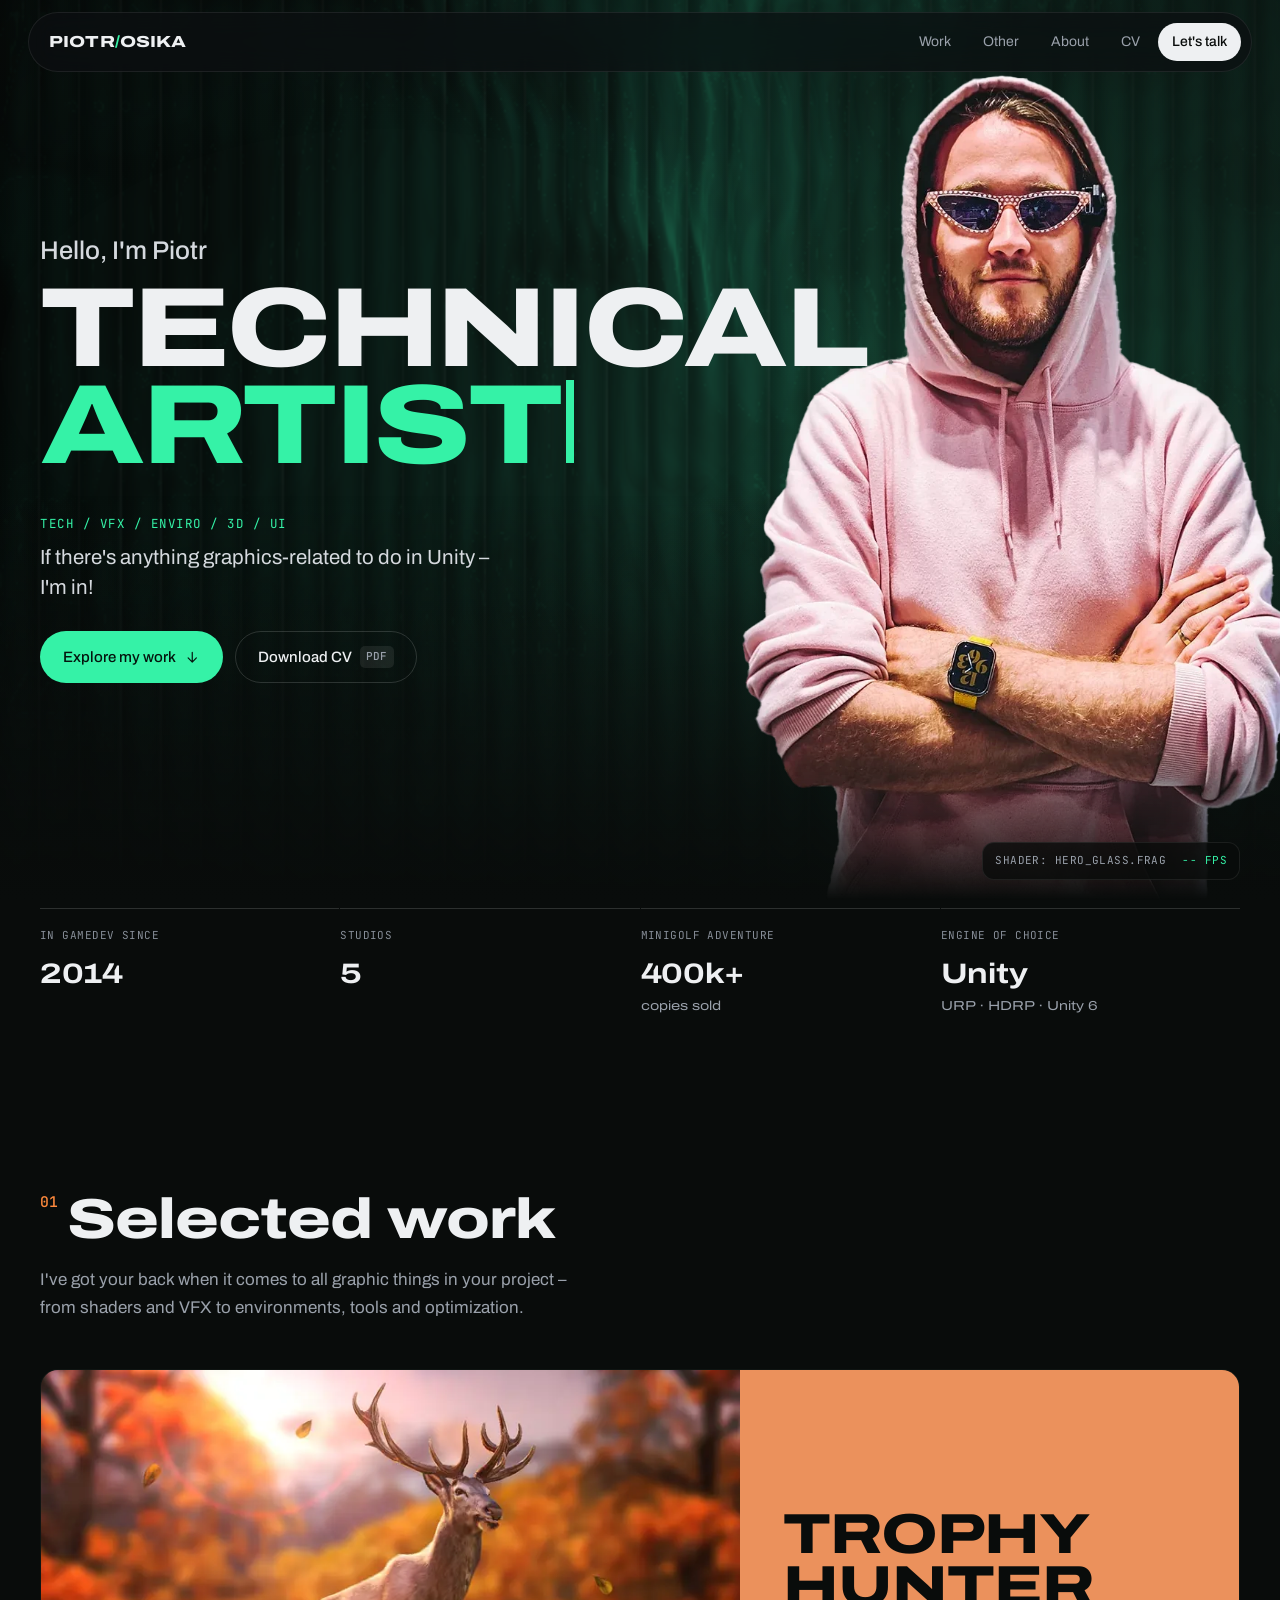
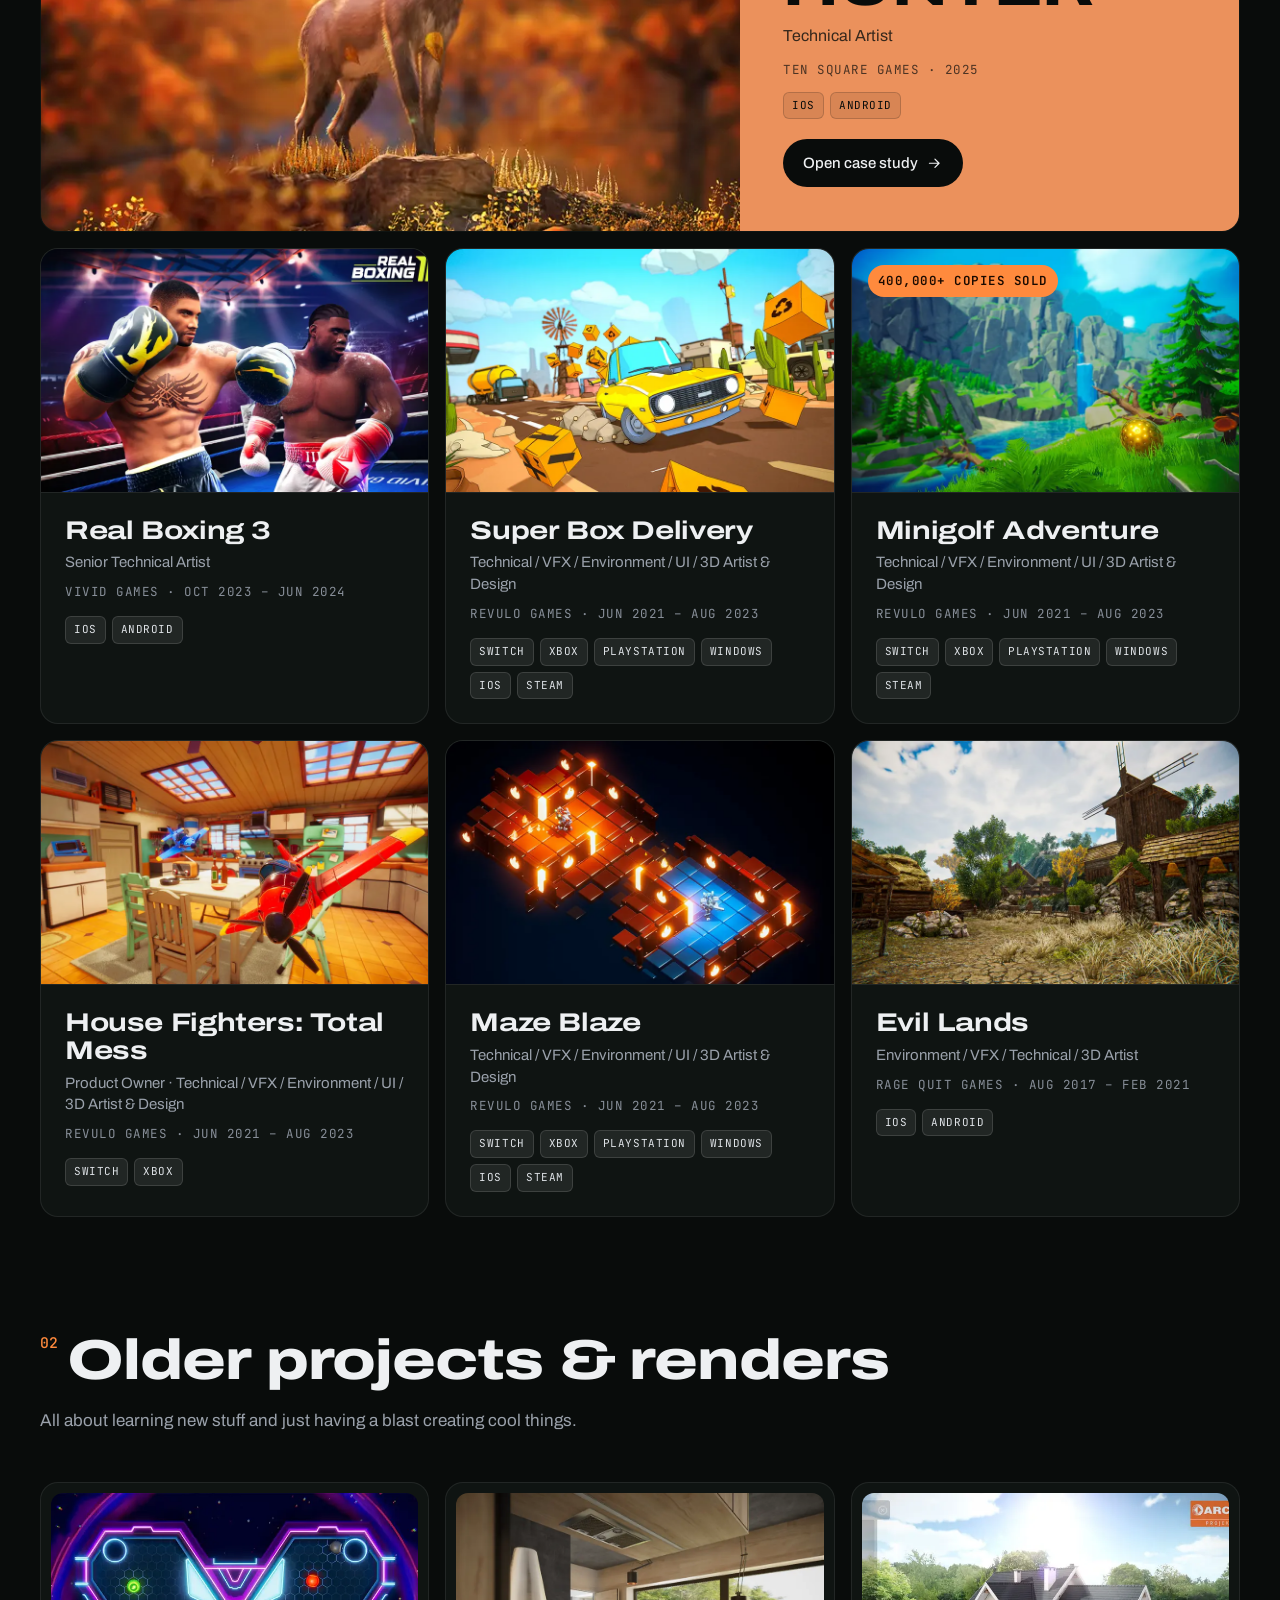
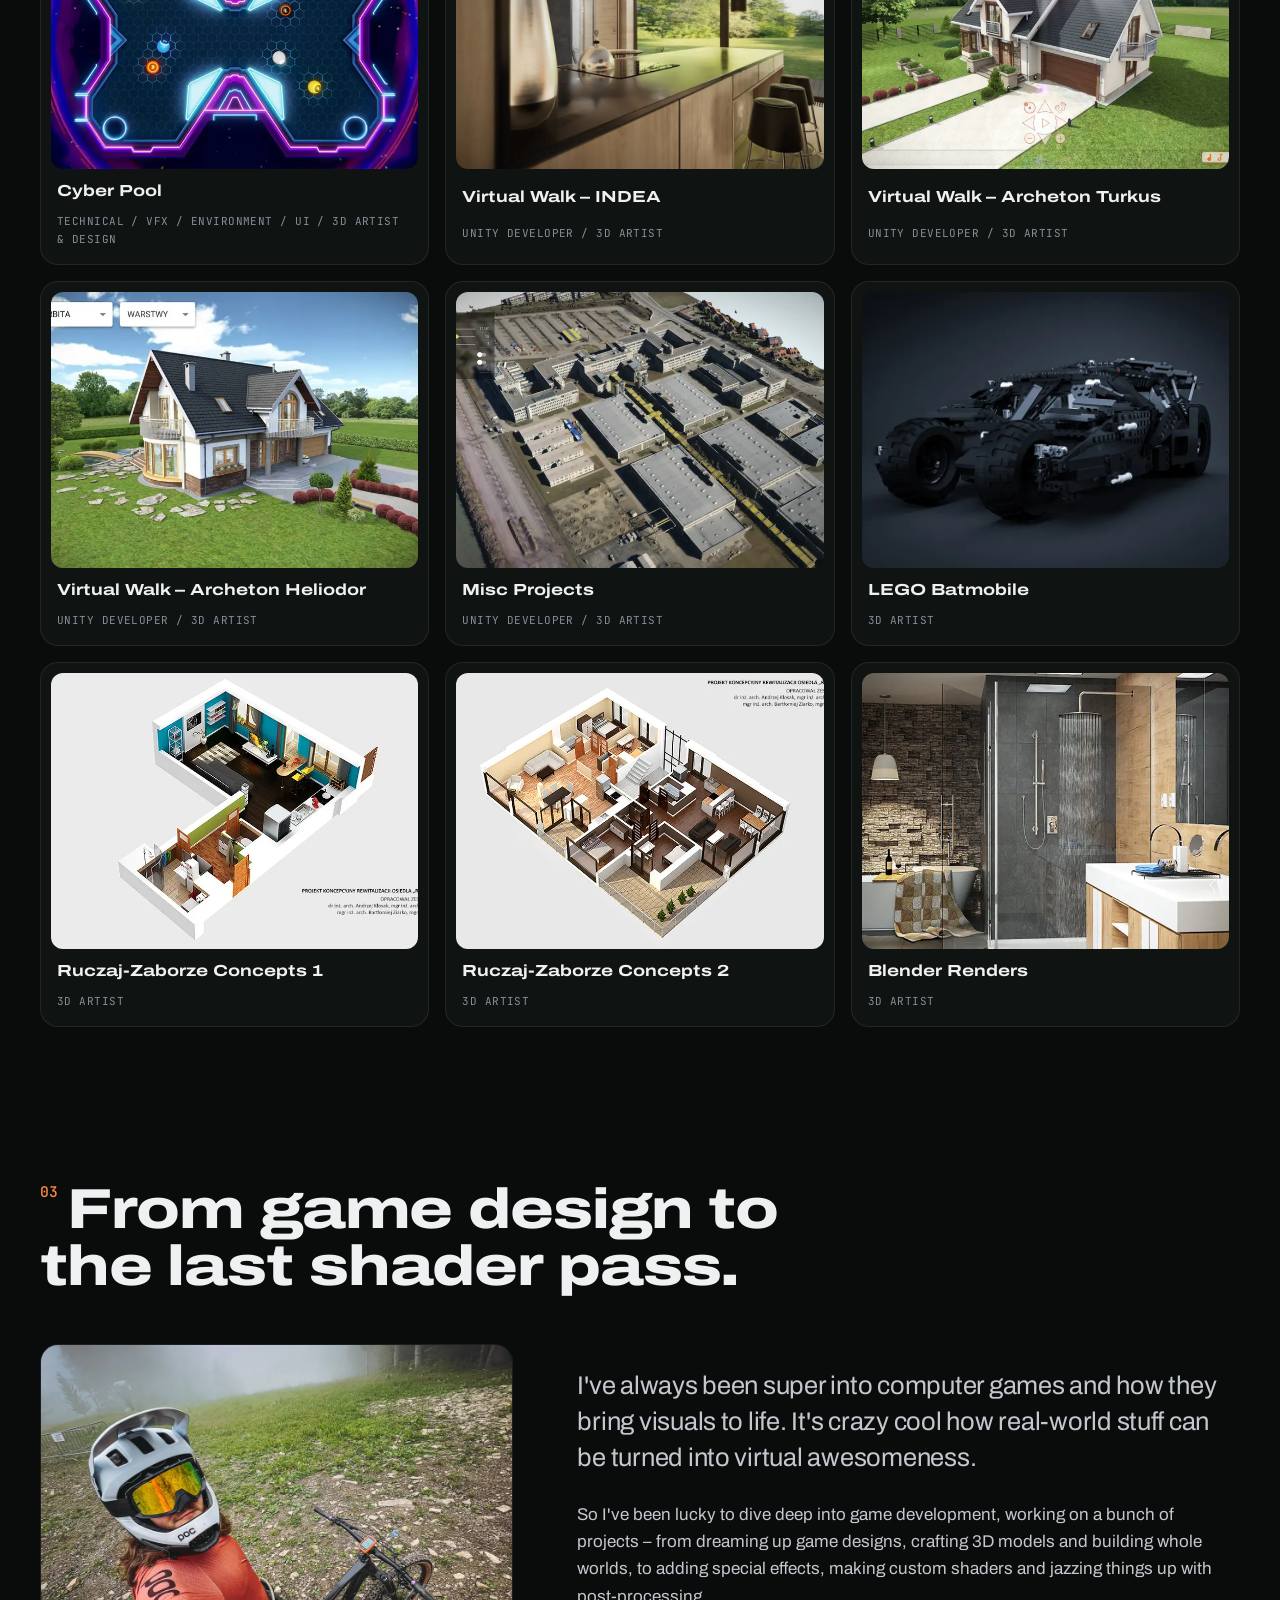
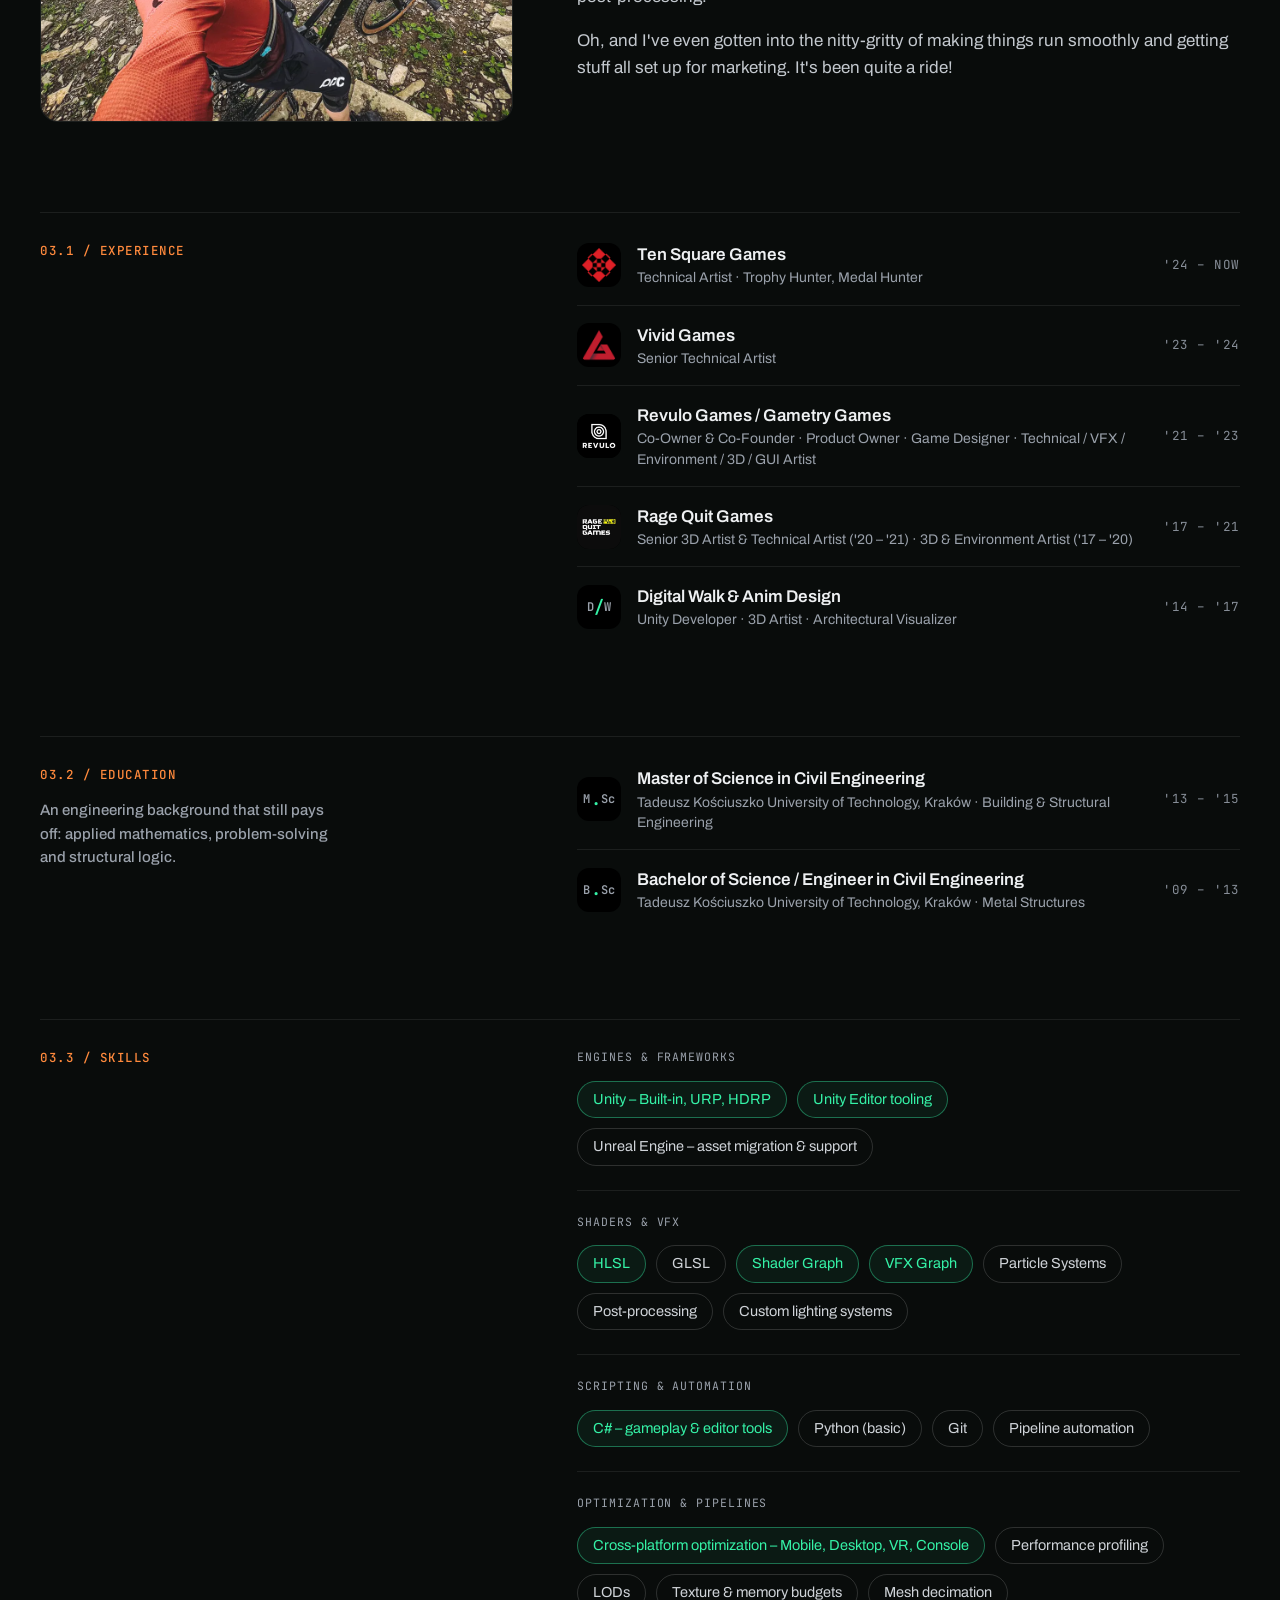
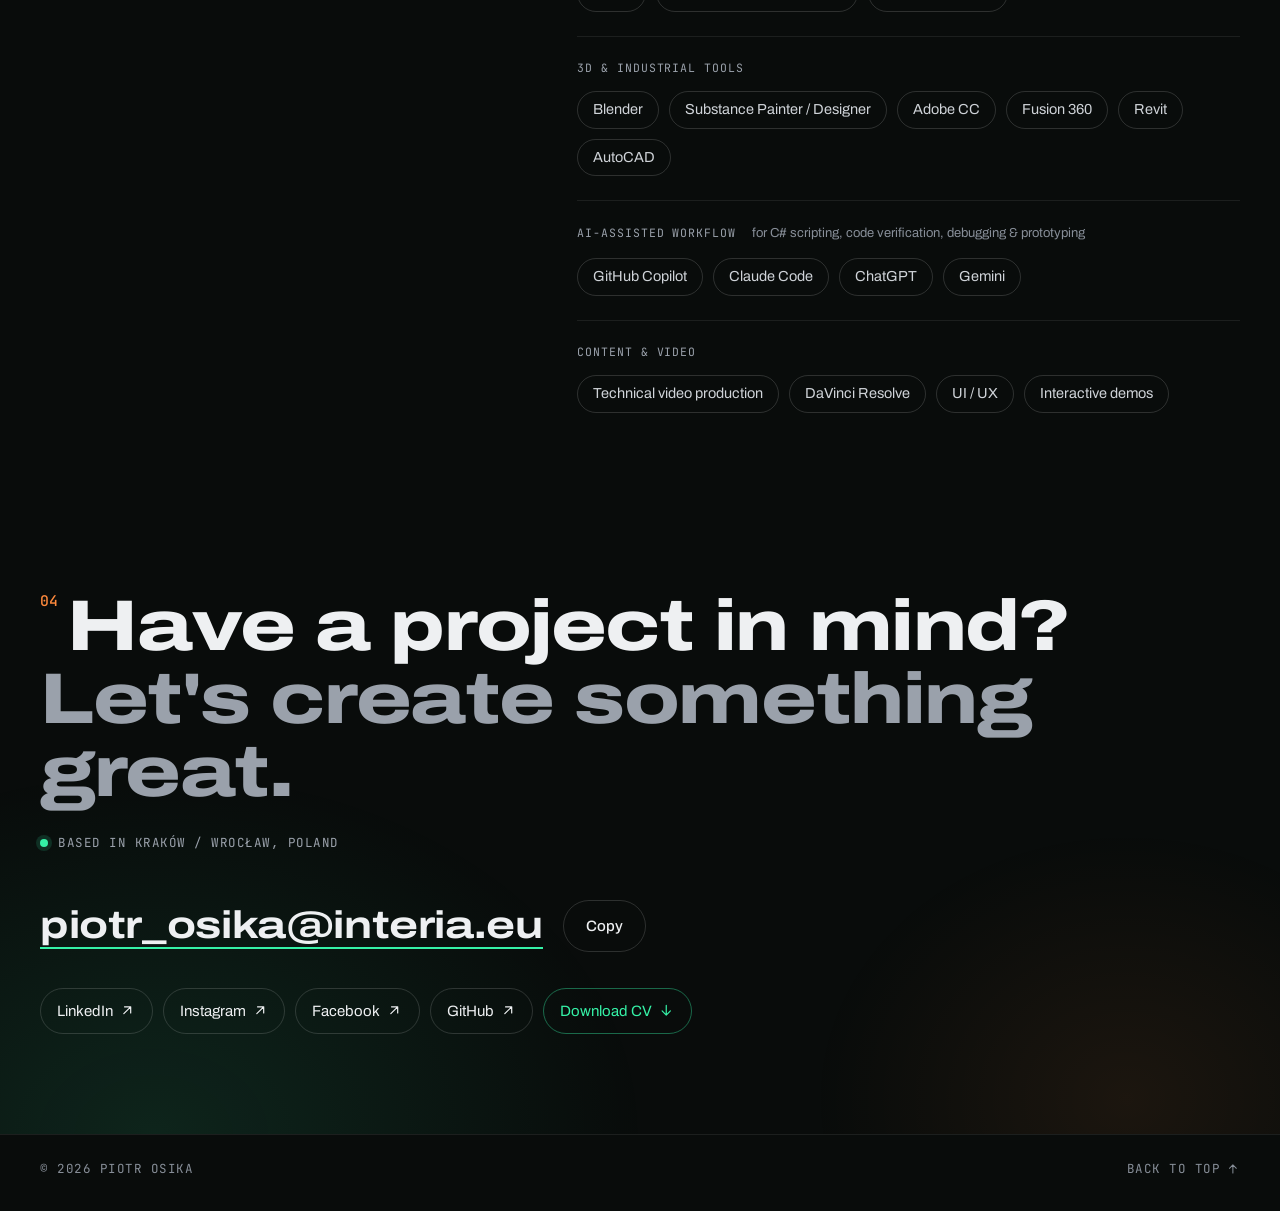
==== commit 62aeb38d: "Polish: hero figure fades out instead of a hard crop, link preview uses the cut-out, drop unused her" ====
--- a/index.html
+++ b/index.html
@@ -11,17 +11,17 @@
   <meta property="og:url" content="https://pietruh00s.github.io/">
   <meta property="og:title" content="Piotr Osika – Technical Artist">
   <meta property="og:description" content="Technical Artist with 10+ years in real-time graphics – shaders, VFX, tools and optimization in Unity. If there's anything graphics-related to do in Unity – I'm in!">
-  <meta property="og:image" content="https://pietruh00s.github.io/assets/og.jpg">
+  <meta property="og:image" content="https://pietruh00s.github.io/assets/og.jpg?v=2">
   <meta property="og:image:width" content="1200">
   <meta property="og:image:height" content="630">
   <meta property="og:image:alt" content="Piotr Osika – Technical Artist. Shaders, VFX, Tools, Unity.">
   <meta name="twitter:card" content="summary_large_image">
-  <meta name="twitter:image" content="https://pietruh00s.github.io/assets/og.jpg">
+  <meta name="twitter:image" content="https://pietruh00s.github.io/assets/og.jpg?v=2">
   <link rel="icon" href="assets/favicon.svg" type="image/svg+xml">
   <link rel="preconnect" href="https://fonts.googleapis.com">
   <link rel="preconnect" href="https://fonts.gstatic.com" crossorigin>
   <link href="https://fonts.googleapis.com/css2?family=Archivo:wdth,wght@100..125,400..800&family=JetBrains+Mono:wght@400;500&display=swap" rel="stylesheet">
-  <link rel="stylesheet" href="assets/css/style.css?v=20261029f">
+  <link rel="stylesheet" href="assets/css/style.css?v=20261029g">
 </head>
 <body>
   <svg width="0" height="0" style="position:absolute" aria-hidden="true" focusable="false">
@@ -245,7 +245,7 @@
     <p class="lightbox__count mono"></p>
   </div>
 
-  <script src="assets/js/data.js?v=20261029f"></script>
-  <script src="assets/js/main.js?v=20261029f" type="module"></script>
+  <script src="assets/js/data.js?v=20261029g"></script>
+  <script src="assets/js/main.js?v=20261029g" type="module"></script>
 </body>
 </html>
--- a/assets/css/style.css
+++ b/assets/css/style.css
@@ -110,6 +110,7 @@
   position: absolute; z-index: 2; bottom: 0; right: -2vw; /* bleeds off the edge so the title tucks under the hood, not the face */
   height: min(92svh, 1040px); width: auto; pointer-events: none;
   filter: drop-shadow(0 0 70px #35f2a733) drop-shadow(0 30px 40px #000a); /* rim light from the glass behind */
+  -webkit-mask-image: linear-gradient(180deg, #000 80%, transparent); mask-image: linear-gradient(180deg, #000 80%, transparent);
 }
 .hero__stats {
   position: absolute; z-index: 3; right: var(--gutter); bottom: 20px; margin: 0;
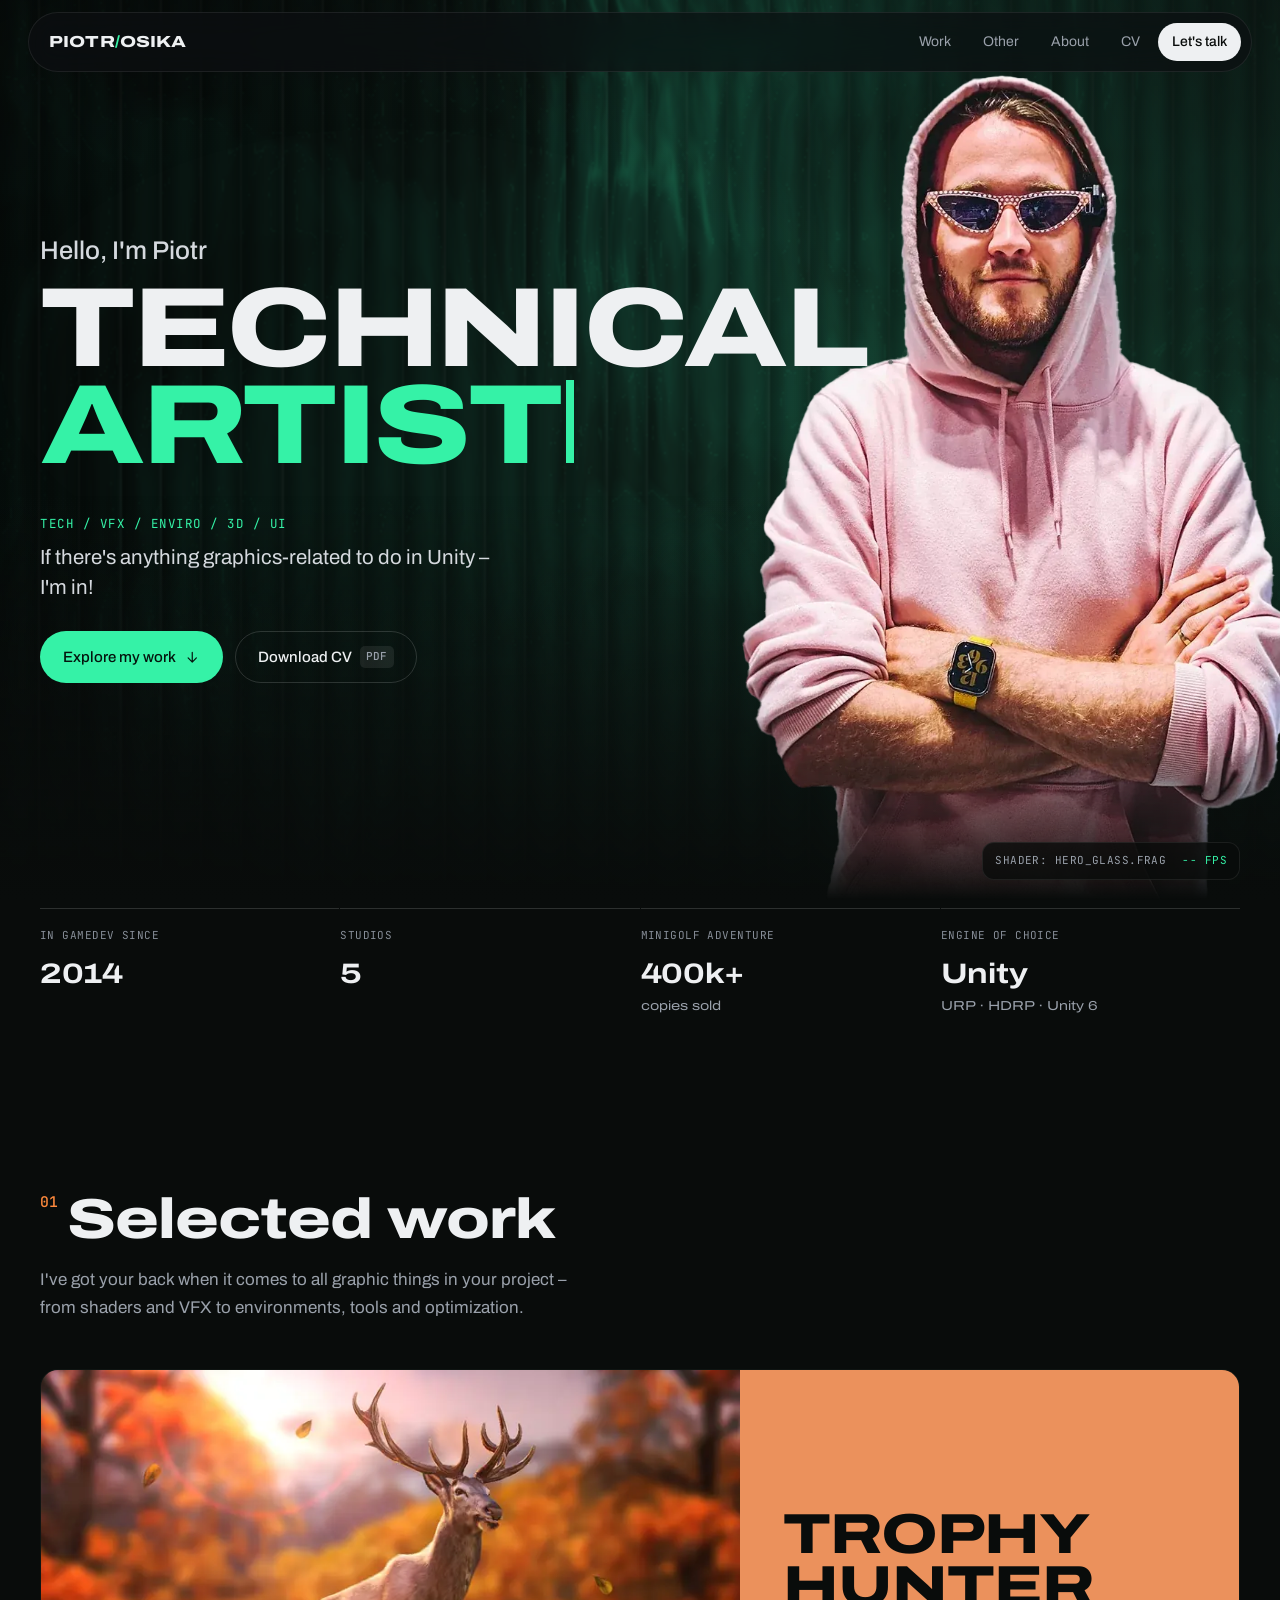
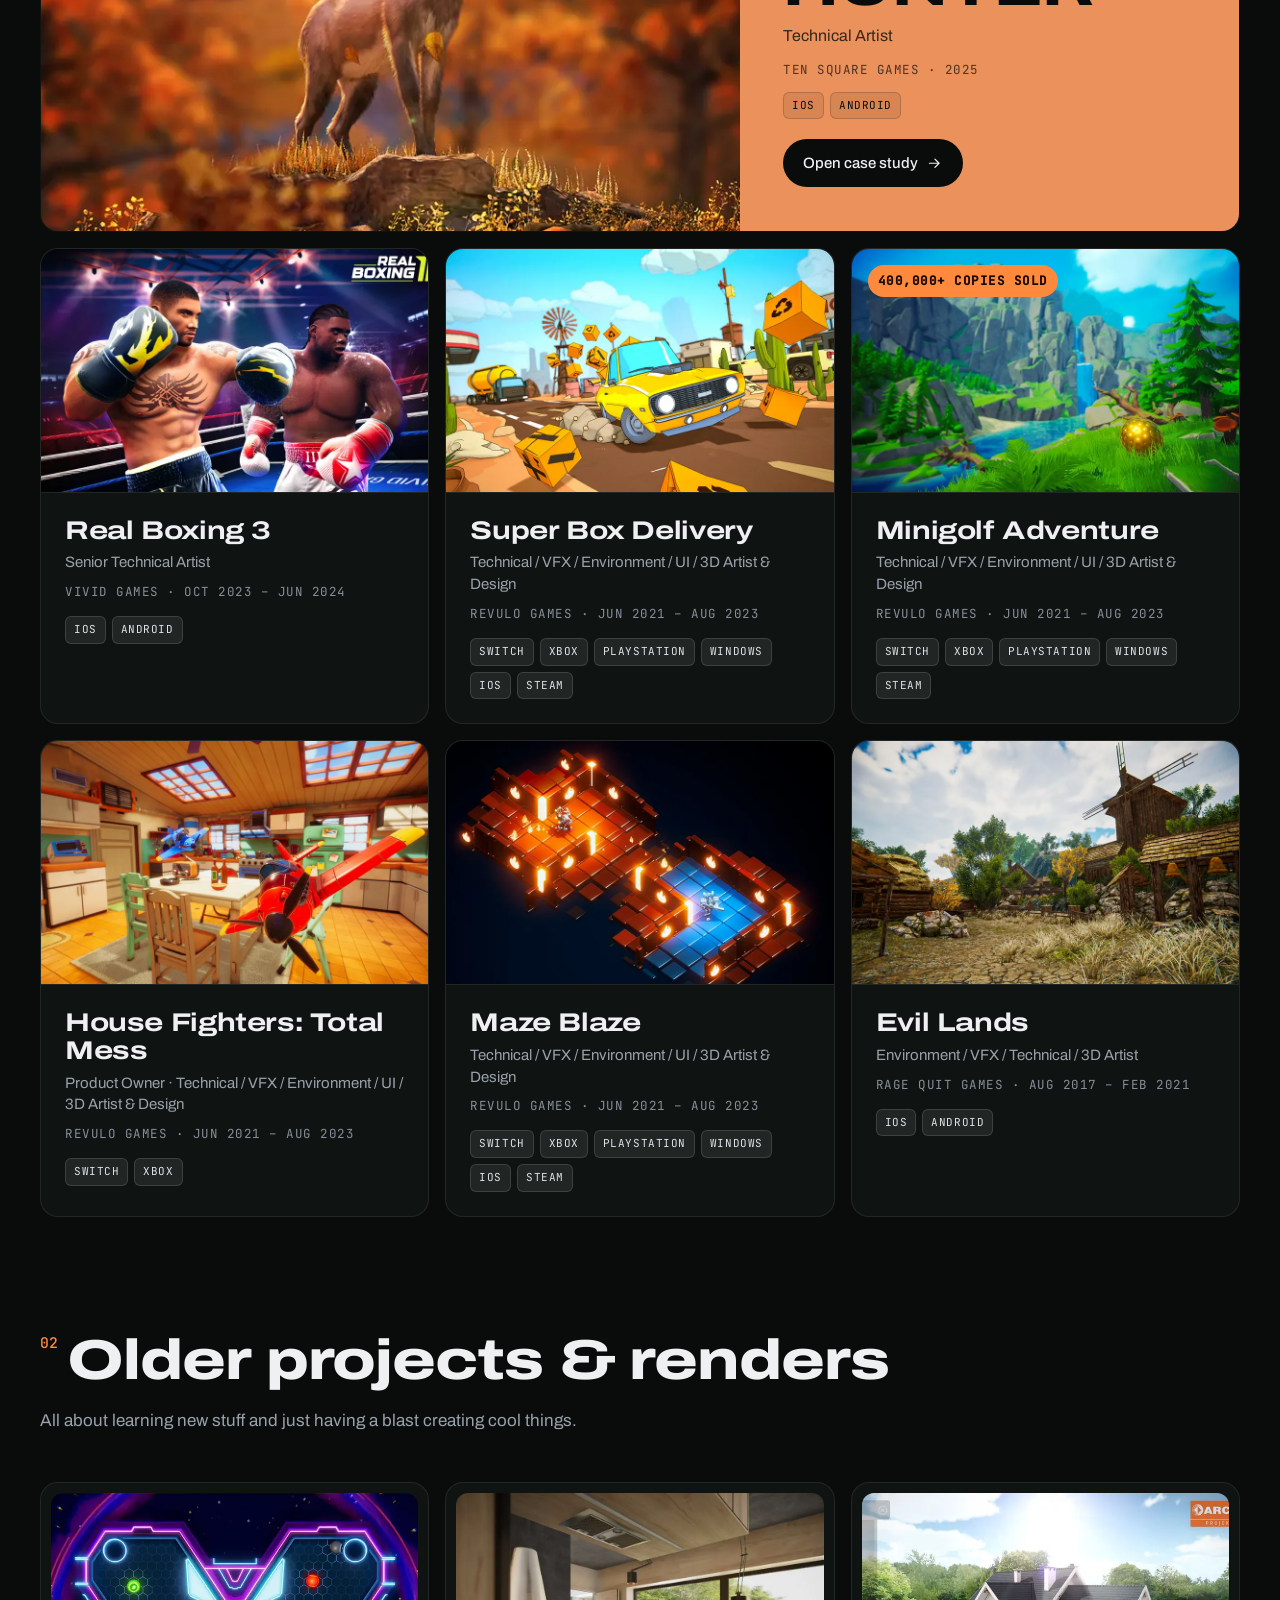
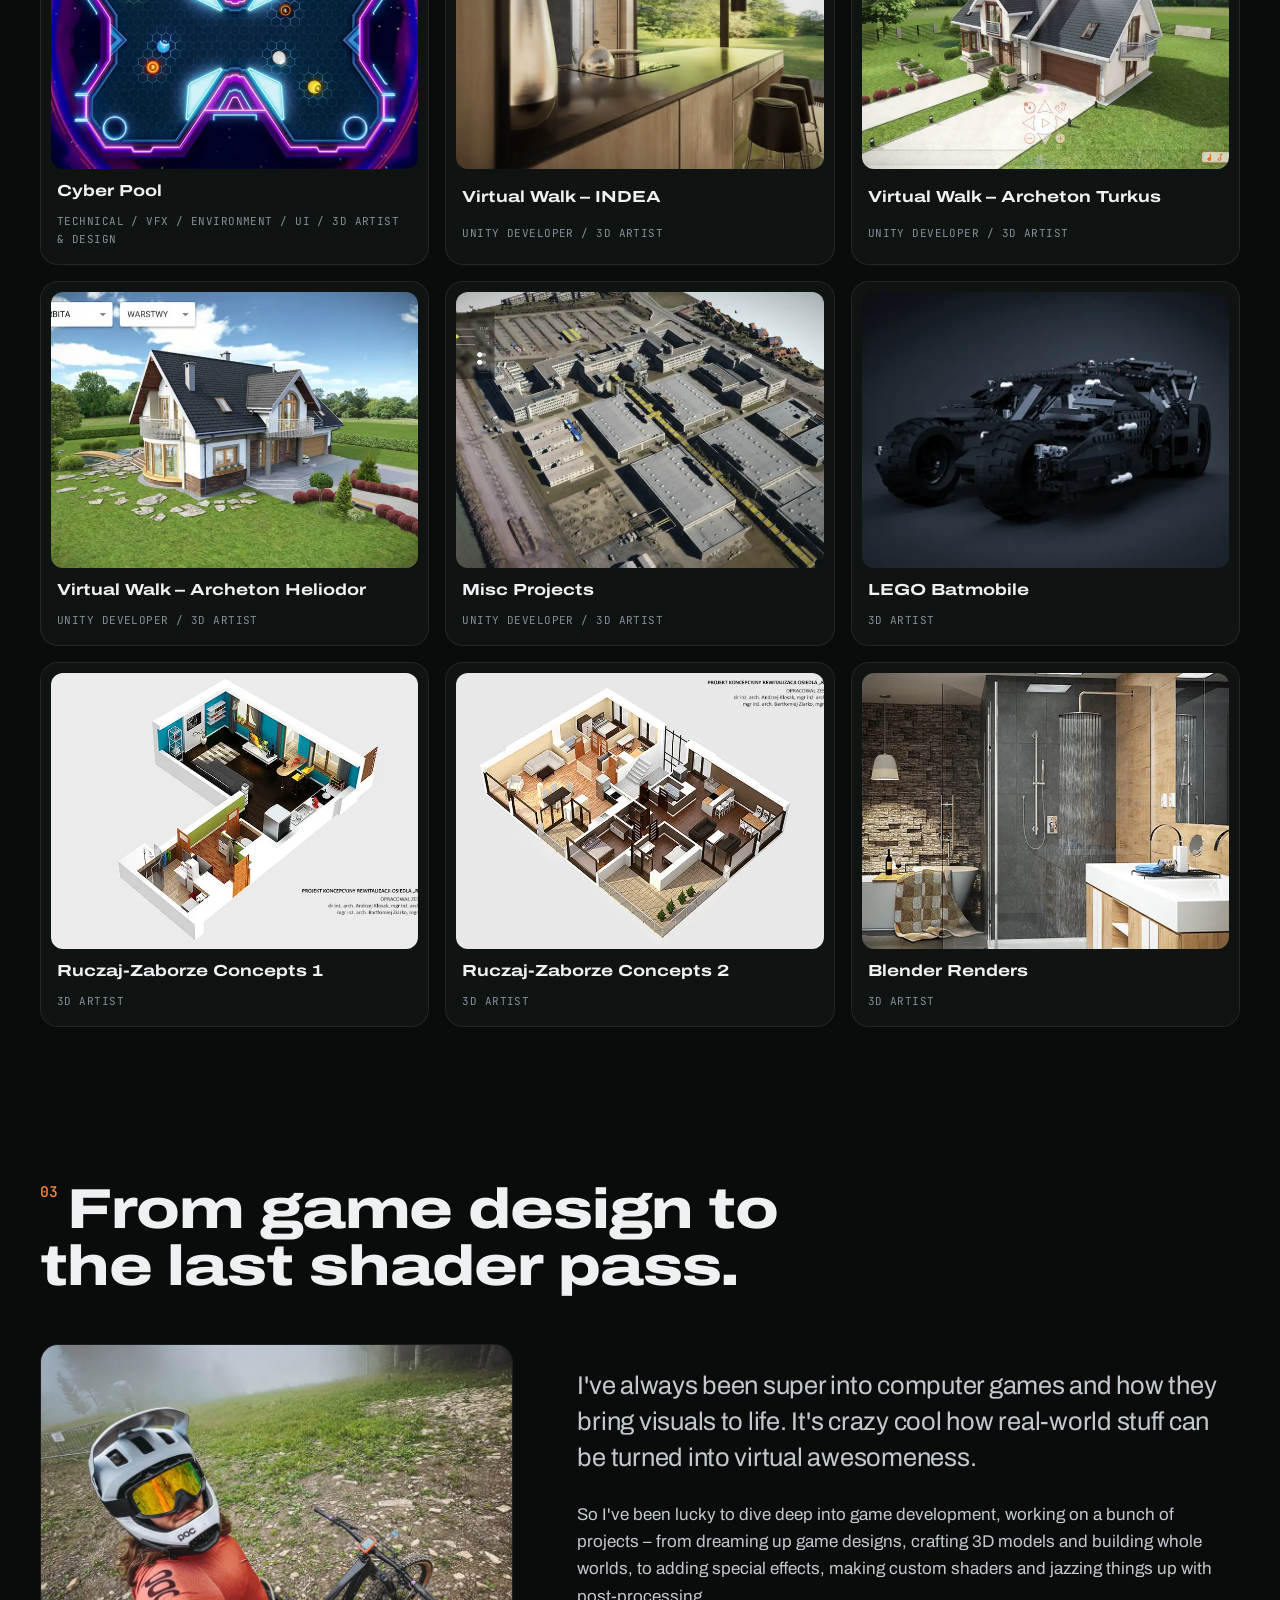
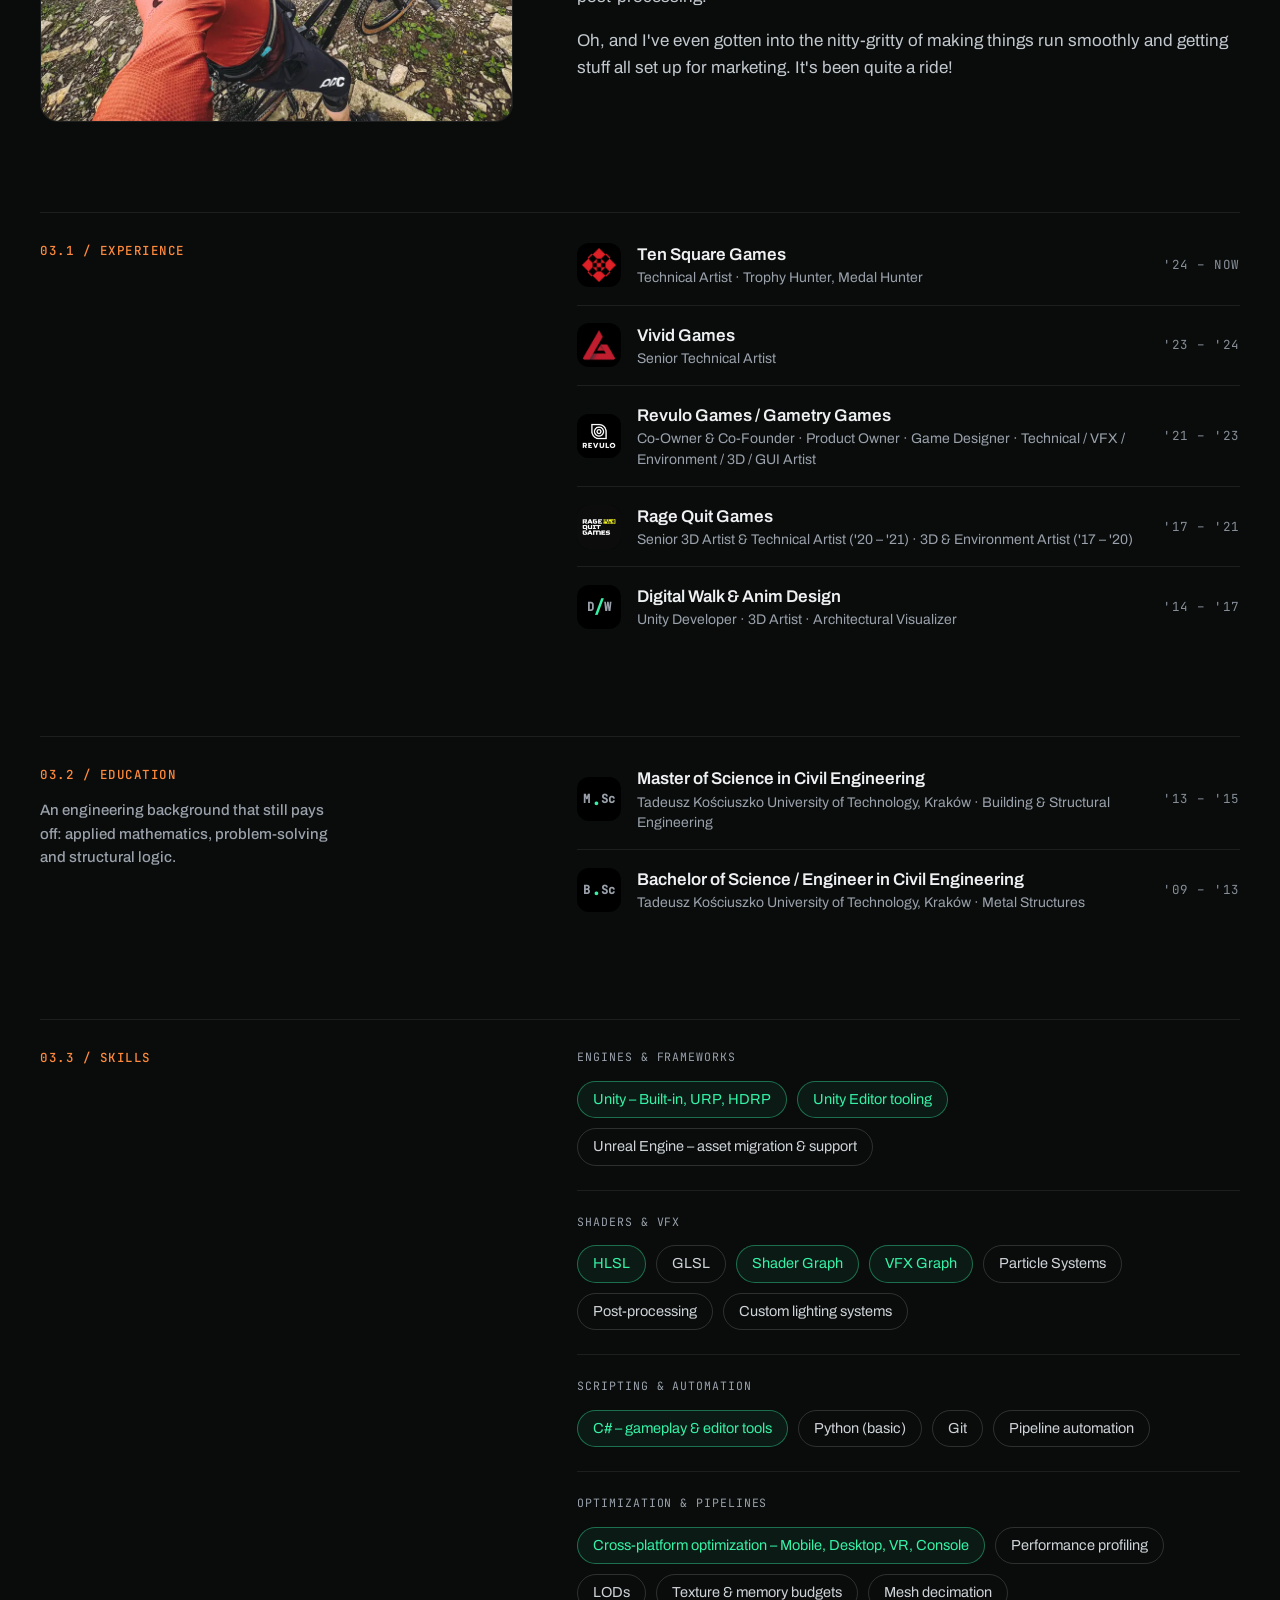
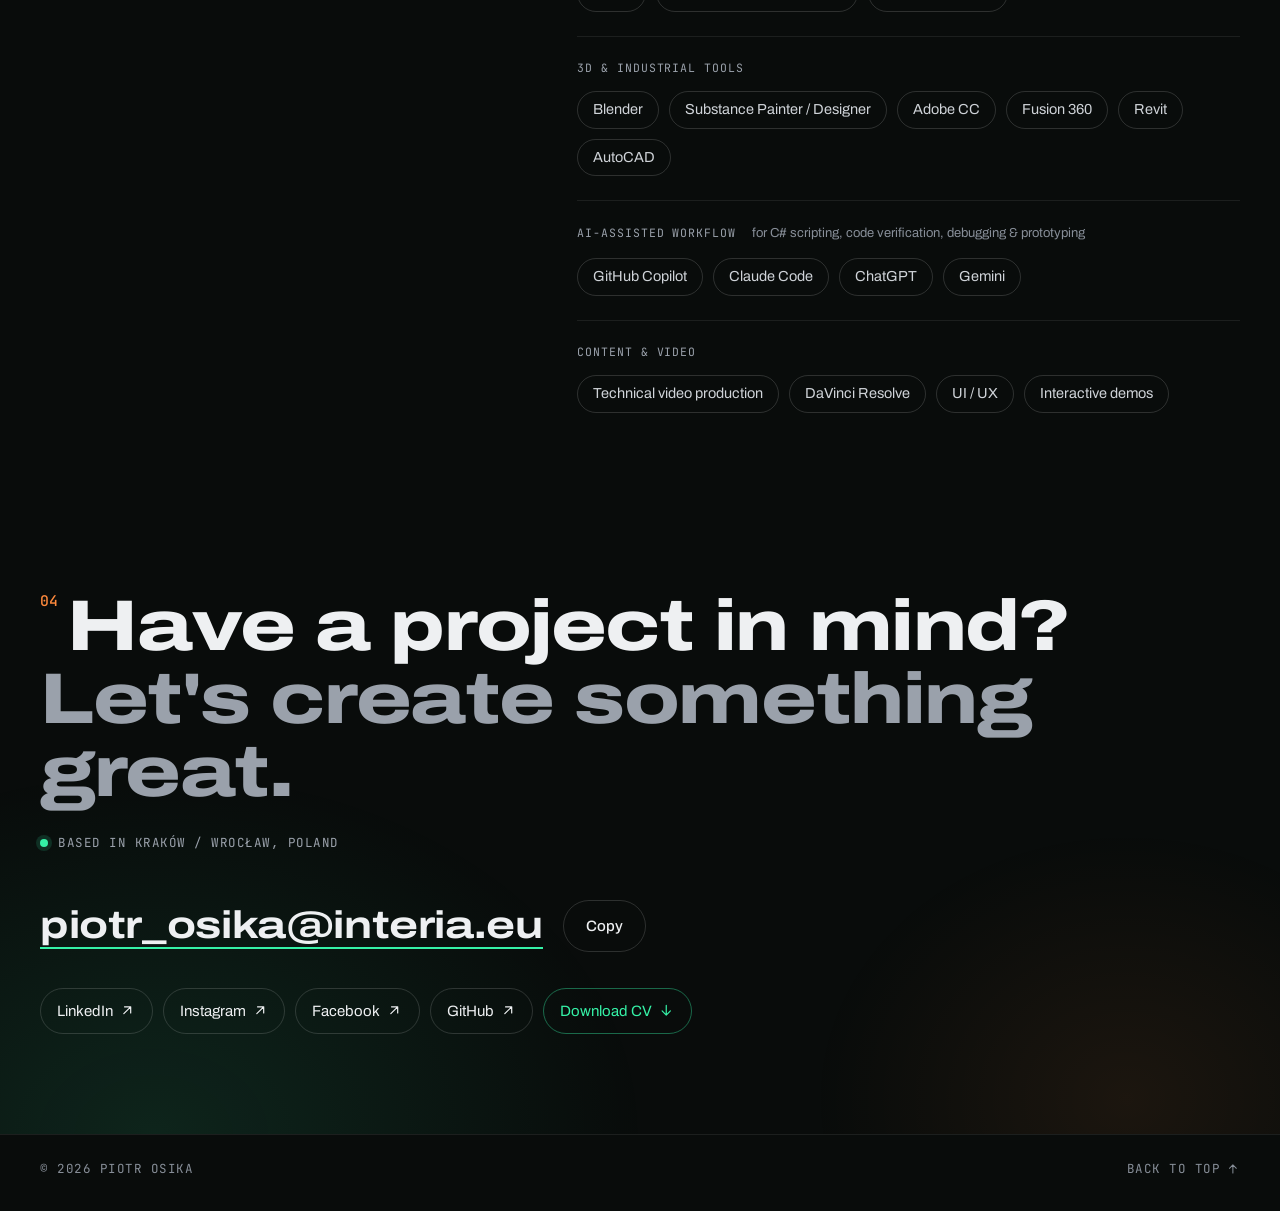
==== commit ed11c5f3: "Perf: shader starts after first paint, self-hosted latin font subsets with preload, lighter about/cu" ====
--- a/index.html
+++ b/index.html
@@ -18,10 +18,8 @@
   <meta name="twitter:card" content="summary_large_image">
   <meta name="twitter:image" content="https://pietruh00s.github.io/assets/og.jpg?v=2">
   <link rel="icon" href="assets/favicon.svg" type="image/svg+xml">
-  <link rel="preconnect" href="https://fonts.googleapis.com">
-  <link rel="preconnect" href="https://fonts.gstatic.com" crossorigin>
-  <link href="https://fonts.googleapis.com/css2?family=Archivo:wdth,wght@100..125,400..800&family=JetBrains+Mono:wght@400;500&display=swap" rel="stylesheet">
-  <link rel="stylesheet" href="assets/css/style.css?v=20261029g">
+  <link rel="preload" href="assets/fonts/Archivo-latin-b92029.woff2" as="font" type="font/woff2" crossorigin>
+  <link rel="stylesheet" href="assets/css/style.css?v=20261029k">
 </head>
 <body>
   <svg width="0" height="0" style="position:absolute" aria-hidden="true" focusable="false">
@@ -70,7 +68,7 @@
           </div>
         </div>
       </div>
-      <img class="hero__cutout" src="assets/img/me-cutout.webp?v=2" alt="Piotr Osika in a pink hoodie and sunglasses" width="767" height="1126" fetchpriority="high">
+      <img class="hero__cutout" src="assets/img/me-cutout.webp?v=3" alt="Piotr Osika in a pink hoodie and sunglasses" width="767" height="1126" fetchpriority="high">
       <p class="hero__stats mono" aria-hidden="true"><span>shader: hero_glass.frag</span><span class="stats">-- fps</span></p>
     </section>
 
@@ -245,7 +243,7 @@
     <p class="lightbox__count mono"></p>
   </div>
 
-  <script src="assets/js/data.js?v=20261029g"></script>
-  <script src="assets/js/main.js?v=20261029g" type="module"></script>
+  <script src="assets/js/data.js?v=20261029k"></script>
+  <script src="assets/js/main.js?v=20261029k" type="module"></script>
 </body>
 </html>
--- a/assets/css/style.css
+++ b/assets/css/style.css
@@ -1,3 +1,55 @@
+/* fonts are self-hosted (latin + latin-ext only): no third-party hops, and the files arrive together */
+@font-face {
+  font-family: 'Archivo';
+  font-style: normal;
+  font-weight: 400 800;
+  font-stretch: 100% 125%;
+  font-display: swap;
+  src: url(../fonts/Archivo-latin-ext-c422bf.woff2) format('woff2');
+  unicode-range: U+0100-02BA, U+02BD-02C5, U+02C7-02CC, U+02CE-02D7, U+02DD-02FF, U+0304, U+0308, U+0329, U+1D00-1DBF, U+1E00-1E9F, U+1EF2-1EFF, U+2020, U+20A0-20AB, U+20AD-20C4, U+2113, U+2C60-2C7F, U+A720-A7FF;
+}
+@font-face {
+  font-family: 'Archivo';
+  font-style: normal;
+  font-weight: 400 800;
+  font-stretch: 100% 125%;
+  font-display: swap;
+  src: url(../fonts/Archivo-latin-b92029.woff2) format('woff2');
+  unicode-range: U+0000-00FF, U+0131, U+0152-0153, U+02BB-02BC, U+02C6, U+02DA, U+02DC, U+0304, U+0308, U+0329, U+2000-206F, U+20AC, U+2122, U+2191, U+2193, U+2212, U+2215, U+FEFF, U+FFFD;
+}
+@font-face {
+  font-family: 'JetBrains Mono';
+  font-style: normal;
+  font-weight: 400;
+  font-display: swap;
+  src: url(../fonts/JetBrainsMono-latin-ext-ba1653.woff2) format('woff2');
+  unicode-range: U+0100-02BA, U+02BD-02C5, U+02C7-02CC, U+02CE-02D7, U+02DD-02FF, U+0304, U+0308, U+0329, U+1D00-1DBF, U+1E00-1E9F, U+1EF2-1EFF, U+2020, U+20A0-20AB, U+20AD-20C4, U+2113, U+2C60-2C7F, U+A720-A7FF;
+}
+@font-face {
+  font-family: 'JetBrains Mono';
+  font-style: normal;
+  font-weight: 400;
+  font-display: swap;
+  src: url(../fonts/JetBrainsMono-latin-480c06.woff2) format('woff2');
+  unicode-range: U+0000-00FF, U+0131, U+0152-0153, U+02BB-02BC, U+02C6, U+02DA, U+02DC, U+0304, U+0308, U+0329, U+2000-206F, U+20AC, U+2122, U+2191, U+2193, U+2212, U+2215, U+FEFF, U+FFFD;
+}
+@font-face {
+  font-family: 'JetBrains Mono';
+  font-style: normal;
+  font-weight: 500;
+  font-display: swap;
+  src: url(../fonts/JetBrainsMono-latin-ext-ba1653.woff2) format('woff2');
+  unicode-range: U+0100-02BA, U+02BD-02C5, U+02C7-02CC, U+02CE-02D7, U+02DD-02FF, U+0304, U+0308, U+0329, U+1D00-1DBF, U+1E00-1E9F, U+1EF2-1EFF, U+2020, U+20A0-20AB, U+20AD-20C4, U+2113, U+2C60-2C7F, U+A720-A7FF;
+}
+@font-face {
+  font-family: 'JetBrains Mono';
+  font-style: normal;
+  font-weight: 500;
+  font-display: swap;
+  src: url(../fonts/JetBrainsMono-latin-480c06.woff2) format('woff2');
+  unicode-range: U+0000-00FF, U+0131, U+0152-0153, U+02BB-02BC, U+02C6, U+02DA, U+02DC, U+0304, U+0308, U+0329, U+2000-206F, U+20AC, U+2122, U+2191, U+2193, U+2212, U+2215, U+FEFF, U+FFFD;
+}
+
 /* ---------- tokens ---------- */
 :root {
   color-scheme: dark;
@@ -85,7 +137,7 @@
 
 /* ---------- hero ---------- */
 .hero { position: relative; min-height: 100svh; display: flex; flex-direction: column; justify-content: center; padding: 110px 0 96px; overflow: hidden; isolation: isolate; }
-.hero__gl { position: absolute; inset: 0; width: 100%; height: 100%; z-index: -2; }
+.hero__gl { position: absolute; inset: 0; width: 100%; height: 100%; z-index: -2; background: radial-gradient(60% 70% at 75% 45%, #0f3a2b, transparent 70%), radial-gradient(50% 60% at 20% 30%, #0c2219, transparent 70%), var(--bg); }
 .hero__grain {
   position: absolute; inset: 0; z-index: -1; pointer-events: none;
   background:
@@ -350,7 +402,7 @@
 @media (max-width: 820px) {
   /* phones/tablets: the cut-out steps back behind the title; copy sits on the darkened lower edge */
   .hero { justify-content: flex-start; padding-top: 104px; }
-  .hero__cutout { z-index: 0; right: -14vw; height: 74svh; opacity: .9; }
+  .hero__cutout { z-index: 0; right: -14vw; height: 74svh; opacity: .9; filter: none; } /* glow is hidden behind the scrim here; skip its 70px blur */
   .hero__copy { margin-top: auto; padding-top: 34svh; }
   .hero__stage { display: flex; flex-direction: column; flex: 1; }
   .hero__stats { display: none; }
